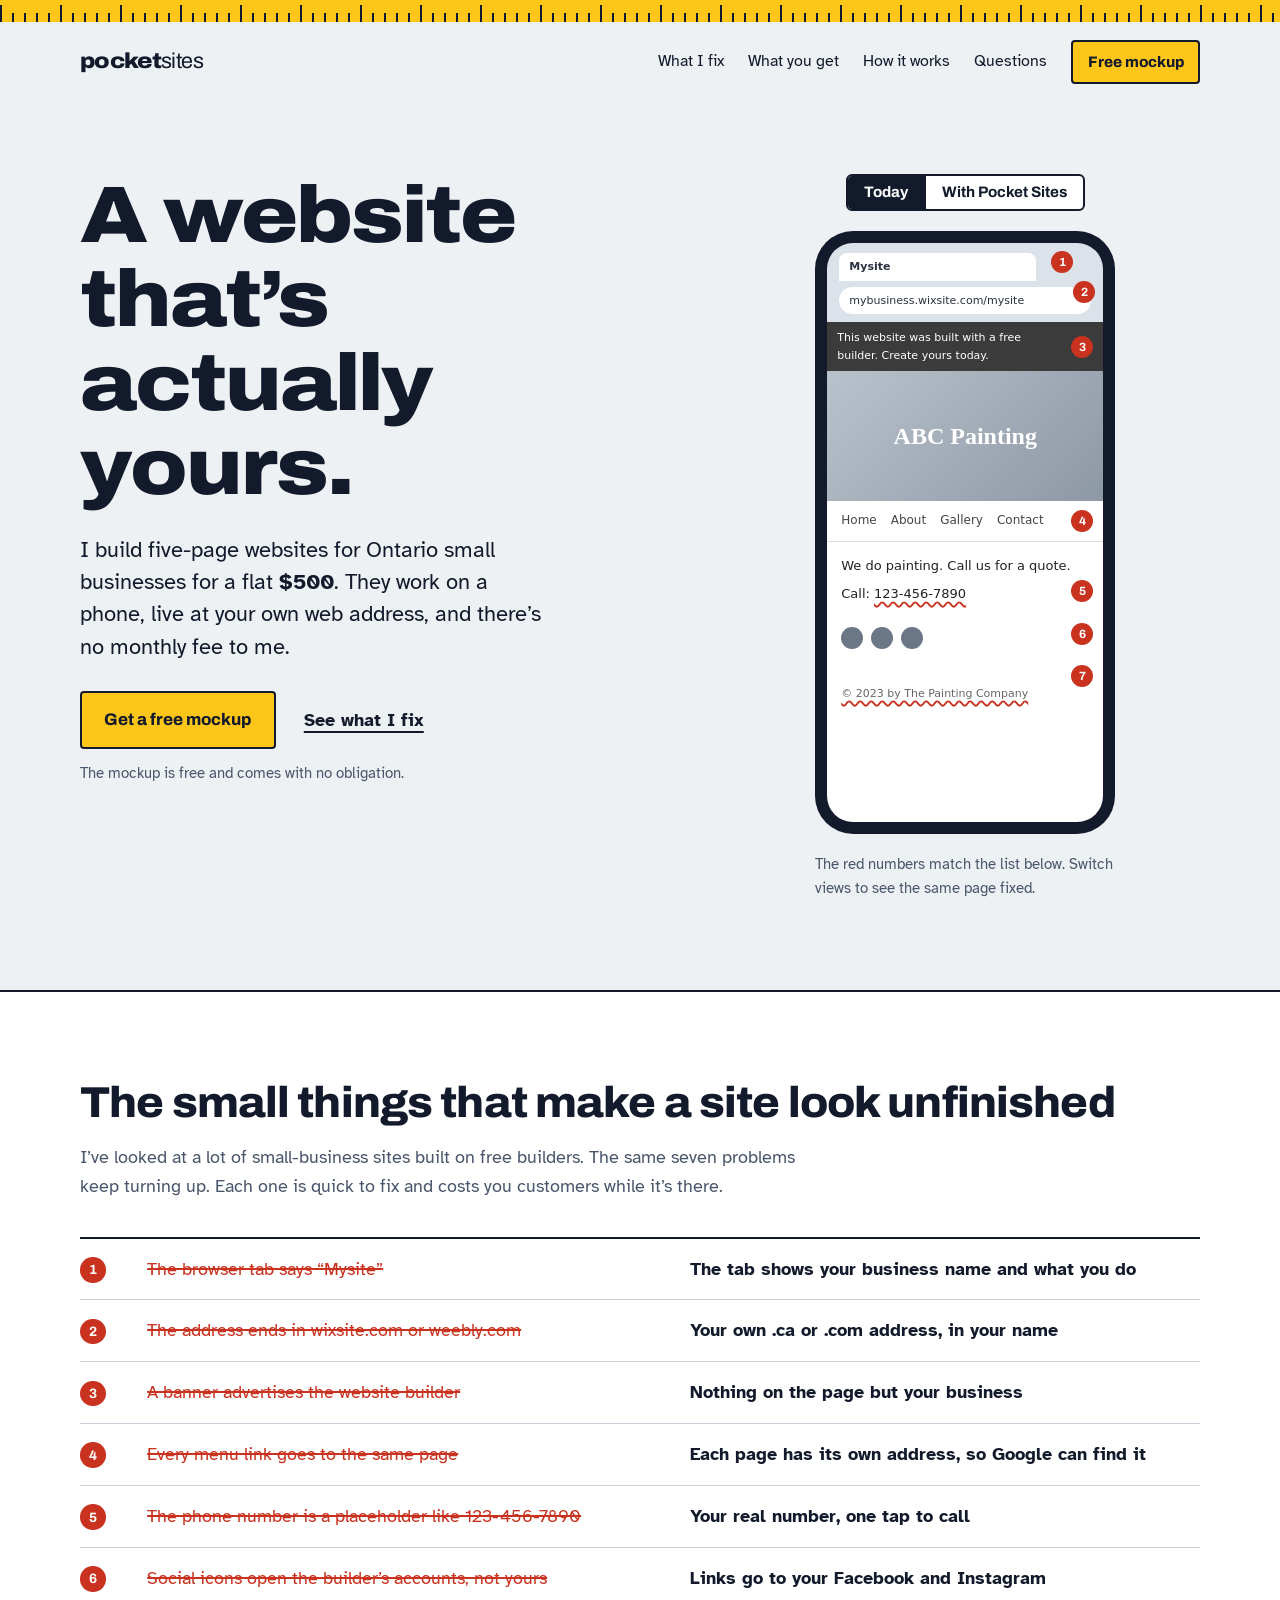
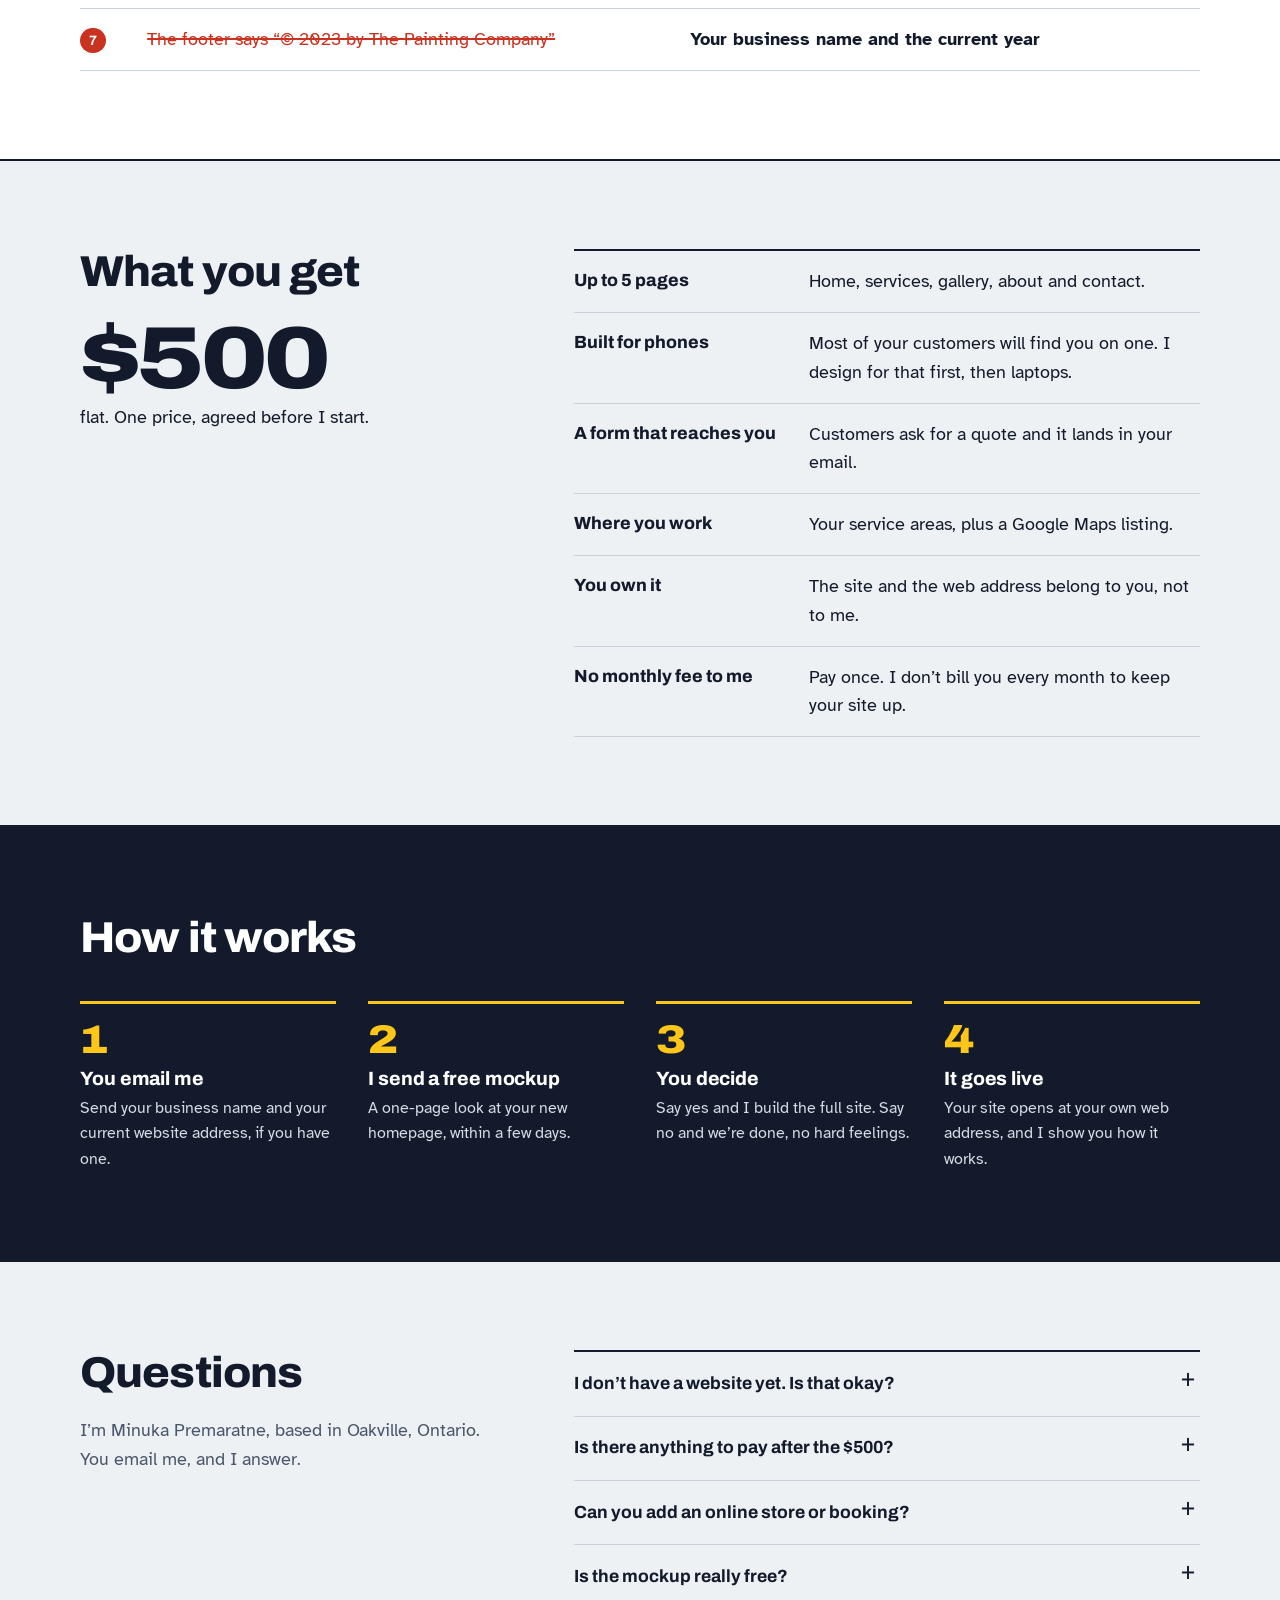
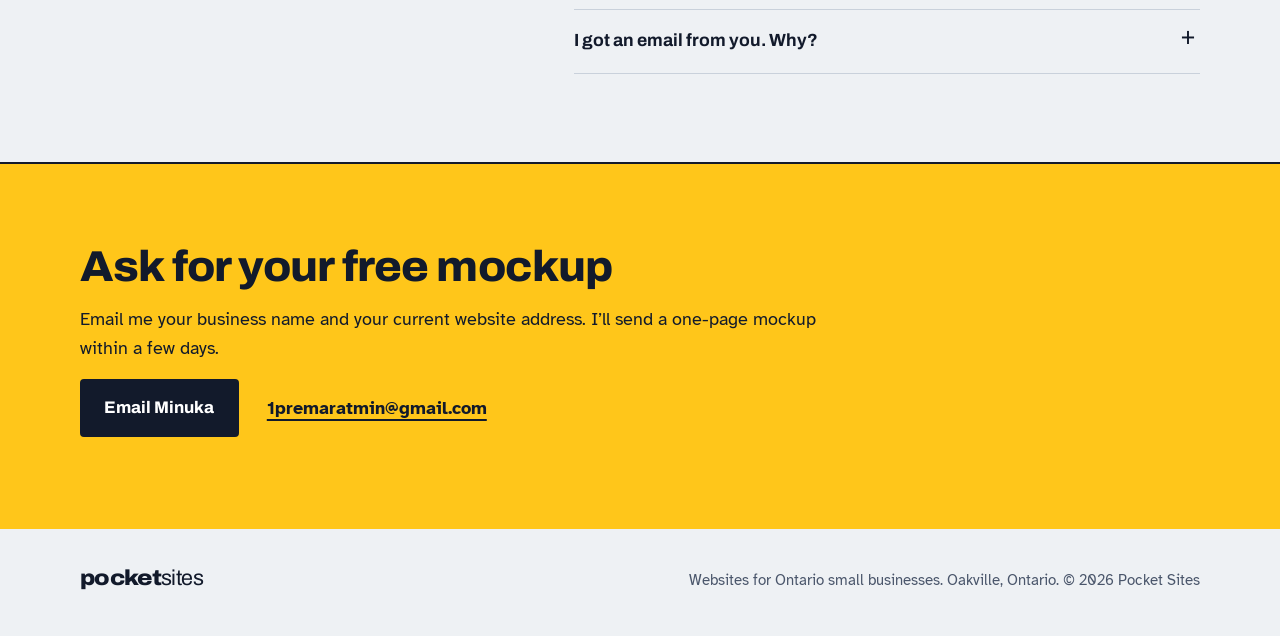
==== index.html @ 2f30cd24 "Launch Pocket Sites Co-Authored-By: Claude Sonnet 5.5 <noreply@anthropic.com>" ====
<!doctype html>
<html lang="en-CA">
<head>
  <meta charset="utf-8">
  <meta name="viewport" content="width=device-width, initial-scale=1">
  <title>Pocket Sites | $500 websites for Ontario small businesses</title>
  <meta name="description" content="Five-page, phone-friendly websites for Ontario small businesses. $500 flat, your own web address, no monthly fee to me. Free mockup first.">
  <meta name="theme-color" content="#FFC61A">
  <link rel="icon" href="favicon.svg" type="image/svg+xml">
  <link rel="preconnect" href="https://fonts.googleapis.com">
  <link rel="preconnect" href="https://fonts.gstatic.com" crossorigin>
  <link href="https://fonts.googleapis.com/css2?family=Archivo:ital,wdth,wght@0,62..125,100..900;1,62..125,100..900&family=Atkinson+Hyperlegible:ital,wght@0,400;0,700;1,400&display=swap" rel="stylesheet">
  <link rel="stylesheet" href="styles.css">
</head>
<body>
  <div class="tape" aria-hidden="true"></div>

  <header class="top">
    <a class="mark" href="#top" aria-label="Pocket Sites, home">pocket<span>sites</span></a>
    <nav aria-label="Main">
      <a href="#fixes">What I fix</a>
      <a href="#included">What you get</a>
      <a href="#how">How it works</a>
      <a href="#questions">Questions</a>
    </nav>
    <a class="btn btn-small" href="#ask">Free mockup</a>
  </header>

  <main id="top">
    <section class="hero">
      <div class="hero-copy">
        <h1>A website that’s actually yours.</h1>
        <p class="lede">I build five-page websites for Ontario small businesses for a flat <strong>$500</strong>. They work on a phone, live at your own web address, and there’s no monthly fee to me.</p>
        <p class="actions">
          <a class="btn" href="mailto:1premaratmin@gmail.com?subject=Free%20mockup%20request&amp;body=Business%20name%3A%0AMy%20current%20website%20address%20(if%20any)%3A%0A">Get a free mockup</a>
          <a class="textlink" href="#fixes">See what I fix</a>
        </p>
        <p class="fine">The mockup is free and comes with no obligation.</p>
      </div>

      <div class="demo" id="demo">
        <div class="switch" role="group" aria-label="Compare a website before and after">
          <button type="button" class="seg" data-view="today" aria-pressed="true">Today</button>
          <button type="button" class="seg" data-view="after" aria-pressed="false">With Pocket Sites</button>
        </div>

        <div class="phone">
          <div class="chrome">
            <div class="tab"><span class="tab-title" id="tabTitle">Mysite</span></div>
            <div class="url"><span id="urlBar">mybusiness.wixsite.com/mysite</span></div>
            <span class="mk mk-chrome mk-tab" id="mk1" style="--i:0">1</span>
            <span class="mk mk-chrome mk-url" id="mk2" style="--i:1">2</span>
          </div>

          <div class="screen">
            <!-- TODAY: a typical free-builder site, marked up in red -->
            <div class="view view-today" id="viewToday">
              <div class="banner">This website was built with a free builder. Create yours today.<span class="mk" style="--i:2">3</span></div>
              <div class="t-hero"><span>ABC Painting</span></div>
              <div class="t-menu"><span>Home</span><span>About</span><span>Gallery</span><span>Contact</span><span class="mk" style="--i:3">4</span></div>
              <p class="t-body">We do painting. Call us for a quote.</p>
              <p class="t-phone">Call: <span class="bad">123-456-7890</span><span class="mk" style="--i:4">5</span></p>
              <div class="t-social"><i></i><i></i><i></i><span class="mk" style="--i:5">6</span></div>
              <p class="t-foot"><span class="bad">© 2023 by The Painting Company</span><span class="mk" style="--i:6">7</span></p>
            </div>

            <!-- AFTER: a plainly labelled sample layout -->
            <div class="view view-after" id="viewAfter" hidden>
              <div class="a-bar"><strong>Sample Painting Co.</strong><span>Menu</span></div>
              <div class="a-hero">
                <p class="a-kicker">Sample layout, not a real business</p>
                <h2>Painting for homes in Oakville and Burlington</h2>
                <a class="a-btn" href="#demo" tabindex="-1" aria-hidden="true">Request a quote</a>
              </div>
              <ul class="a-list">
                <li><b>Interior</b> Walls, trim, ceilings</li>
                <li><b>Exterior</b> Siding, decks, fences</li>
                <li><b>Cabinets</b> Kitchens and vanities</li>
              </ul>
              <div class="a-tap"><b>Tap to call</b> Your real number goes here</div>
              <div class="a-map">Service areas and map</div>
              <p class="a-foot">© 2026 Sample Painting Co.</p>
            </div>
          </div>
        </div>
        <p class="demo-note" id="demoNote">The red numbers match the list below. Switch views to see the same page fixed.</p>
      </div>
    </section>

    <section class="band" id="fixes" aria-labelledby="fixes-h">
      <div class="wrap">
        <h2 id="fixes-h">The small things that make a site look unfinished</h2>
        <p class="intro">I’ve looked at a lot of small-business sites built on free builders. The same seven problems keep turning up. Each one is quick to fix and costs you customers while it’s there.</p>

        <ol class="redline">
          <li>
            <span class="n">1</span>
            <span class="was">The browser tab says “Mysite”</span>
            <span class="now">The tab shows your business name and what you do</span>
          </li>
          <li>
            <span class="n">2</span>
            <span class="was">The address ends in wixsite.com or weebly.com</span>
            <span class="now">Your own .ca or .com address, in your name</span>
          </li>
          <li>
            <span class="n">3</span>
            <span class="was">A banner advertises the website builder</span>
            <span class="now">Nothing on the page but your business</span>
          </li>
          <li>
            <span class="n">4</span>
            <span class="was">Every menu link goes to the same page</span>
            <span class="now">Each page has its own address, so Google can find it</span>
          </li>
          <li>
            <span class="n">5</span>
            <span class="was">The phone number is a placeholder like 123-456-7890</span>
            <span class="now">Your real number, one tap to call</span>
          </li>
          <li>
            <span class="n">6</span>
            <span class="was">Social icons open the builder’s accounts, not yours</span>
            <span class="now">Links go to your Facebook and Instagram</span>
          </li>
          <li>
            <span class="n">7</span>
            <span class="was">The footer says “© 2023 by The Painting Company”</span>
            <span class="now">Your business name and the current year</span>
          </li>
        </ol>
      </div>
    </section>

    <section class="wrap split" id="included" aria-labelledby="inc-h">
      <div>
        <h2 id="inc-h">What you get</h2>
        <p class="price"><span>$500</span> flat. One price, agreed before I start.</p>
      </div>
      <dl class="spec">
        <div><dt>Up to 5 pages</dt><dd>Home, services, gallery, about and contact.</dd></div>
        <div><dt>Built for phones</dt><dd>Most of your customers will find you on one. I design for that first, then laptops.</dd></div>
        <div><dt>A form that reaches you</dt><dd>Customers ask for a quote and it lands in your email.</dd></div>
        <div><dt>Where you work</dt><dd>Your service areas, plus a Google Maps listing.</dd></div>
        <div><dt>You own it</dt><dd>The site and the web address belong to you, not to me.</dd></div>
        <div><dt>No monthly fee to me</dt><dd>Pay once. I don’t bill you every month to keep your site up.</dd></div>
      </dl>
    </section>

    <section class="band band-dark" id="how" aria-labelledby="how-h">
      <div class="wrap">
        <h2 id="how-h">How it works</h2>
        <ol class="steps">
          <li><span class="n">1</span><div><h3>You email me</h3><p>Send your business name and your current website address, if you have one.</p></div></li>
          <li><span class="n">2</span><div><h3>I send a free mockup</h3><p>A one-page look at your new homepage, within a few days.</p></div></li>
          <li><span class="n">3</span><div><h3>You decide</h3><p>Say yes and I build the full site. Say no and we’re done, no hard feelings.</p></div></li>
          <li><span class="n">4</span><div><h3>It goes live</h3><p>Your site opens at your own web address, and I show you how it works.</p></div></li>
        </ol>
      </div>
    </section>

    <section class="wrap split" id="questions" aria-labelledby="q-h">
      <div>
        <h2 id="q-h">Questions</h2>
        <p class="who">I’m Minuka Premaratne, based in Oakville, Ontario. You email me, and I answer.</p>
      </div>
      <div class="faq">
        <details>
          <summary>I don’t have a website yet. Is that okay?</summary>
          <p>Yes. If you have a free-builder site, I’ll rebuild it. If you have nothing, we start from a blank page.</p>
        </details>
        <details>
          <summary>Is there anything to pay after the $500?</summary>
          <p>Not to me. A web address is bought from a registrar for a yearly fee, and some hosting has a cost too. I’ll tell you every one of those costs before you say yes.</p>
        </details>
        <details>
          <summary>Can you add an online store or booking?</summary>
          <p>Those are outside the $500 package. Ask, and I’ll quote them separately.</p>
        </details>
        <details>
          <summary>Is the mockup really free?</summary>
          <p>Yes. It’s one page, it’s yours to look at, and there’s no obligation to continue.</p>
        </details>
        <details>
          <summary>I got an email from you. Why?</summary>
          <p>Your business email address is published publicly, and I thought a better website might help. If you’d rather not hear from me, reply “unsubscribe” and I’ll remove you right away.</p>
        </details>
      </div>
    </section>

    <section class="ask" id="ask" aria-labelledby="ask-h">
      <div class="wrap">
        <h2 id="ask-h">Ask for your free mockup</h2>
        <p>Email me your business name and your current website address. I’ll send a one-page mockup within a few days.</p>
        <p class="actions">
          <a class="btn" href="mailto:1premaratmin@gmail.com?subject=Free%20mockup%20request&amp;body=Business%20name%3A%0AMy%20current%20website%20address%20(if%20any)%3A%0A">Email Minuka</a>
          <a class="mail" href="mailto:1premaratmin@gmail.com">1premaratmin@gmail.com</a>
        </p>
      </div>
    </section>
  </main>

  <footer class="foot">
    <a class="mark" href="#top" aria-label="Pocket Sites, back to top">pocket<span>sites</span></a>
    <p>Websites for Ontario small businesses. Oakville, Ontario. © 2026 Pocket Sites</p>
  </footer>

  <script src="script.js"></script>
</body>
</html>
---- styles.css ----
:root {
  --ink: #121A2B;
  --sheet: #EEF1F4;
  --paper: #FFFFFF;
  --tape: #FFC61A;
  --red: #C8321F;
  --denim: #2C4A7A;
  --rule: #C9D1DB;
  --muted: #4A566B;

  --display: "Archivo", "Arial Narrow", Arial, sans-serif;
  --text: "Atkinson Hyperlegible", "Segoe UI", Verdana, sans-serif;

  --gutter: clamp(1rem, 4vw, 2.5rem);
}

* { box-sizing: border-box; }

html { scroll-behavior: smooth; -webkit-text-size-adjust: 100%; }

body {
  margin: 0;
  background: var(--sheet);
  color: var(--ink);
  font-family: var(--text);
  font-size: 1.125rem;
  line-height: 1.6;
}

img, svg { max-width: 100%; display: block; }

a { color: inherit; }

:focus-visible {
  outline: 3px solid var(--denim);
  outline-offset: 3px;
  border-radius: 2px;
}

.wrap {
  width: min(1120px, 100% - var(--gutter) * 2);
  margin-inline: auto;
}

h1, h2, h3 {
  font-family: var(--display);
  line-height: 1.05;
  margin: 0;
  text-wrap: balance;
}

h1 {
  font-size: clamp(2.7rem, 7vw, 5rem);
  font-weight: 850;
  font-stretch: 112%;
  letter-spacing: -0.025em;
}

h2 {
  font-size: clamp(1.8rem, 3.6vw, 2.7rem);
  font-weight: 800;
  font-stretch: 104%;
  letter-spacing: -0.02em;
}

h3 {
  font-size: 1.2rem;
  font-weight: 750;
  font-stretch: 100%;
  letter-spacing: -0.005em;
}

p { margin: 0 0 1rem; max-width: 62ch; }

/* tape-measure strip: the one piece of chrome borrowed from the trades */
.tape {
  height: 22px;
  background:
    repeating-linear-gradient(90deg, var(--ink) 0 2px, transparent 2px 12px) bottom / 100% 9px no-repeat,
    repeating-linear-gradient(90deg, var(--ink) 0 2px, transparent 2px 60px) bottom / 100% 17px no-repeat,
    var(--tape);
}

.top {
  width: min(1120px, 100% - var(--gutter) * 2);
  margin-inline: auto;
  display: flex;
  align-items: center;
  gap: 1.5rem;
  padding: 1.1rem 0;
}

.top nav { display: flex; gap: 1.5rem; margin-left: auto; }
.top nav a { text-decoration: none; font-size: 1rem; }
.top nav a:hover { text-decoration: underline; text-underline-offset: 4px; }

.mark {
  font-family: var(--display);
  font-weight: 850;
  font-stretch: 112%;
  font-size: 1.35rem;
  letter-spacing: -0.03em;
  text-decoration: none;
}
.mark span { font-weight: 400; font-stretch: 100%; }

.btn {
  display: inline-block;
  background: var(--tape);
  color: var(--ink);
  font-family: var(--display);
  font-weight: 750;
  font-stretch: 100%;
  font-size: 1.05rem;
  padding: 0.85rem 1.4rem;
  border: 2px solid var(--ink);
  border-radius: 4px;
  text-decoration: none;
  transition: background-color 0.15s;
}
.btn:hover { background: #FFD84D; }
.btn-small { padding: 0.5rem 0.9rem; font-size: 0.95rem; }

.textlink {
  font-weight: 700;
  text-underline-offset: 5px;
  text-decoration-thickness: 2px;
}

.actions {
  display: flex;
  flex-wrap: wrap;
  align-items: center;
  gap: 1.25rem 1.75rem;
  margin: 1.75rem 0 0.75rem;
}

.fine { color: var(--muted); font-size: 0.95rem; }

/* hero */
.hero {
  width: min(1120px, 100% - var(--gutter) * 2);
  margin-inline: auto;
  display: grid;
  grid-template-columns: minmax(0, 1.1fr) minmax(0, 0.9fr);
  gap: clamp(2rem, 6vw, 5rem);
  align-items: start;
  padding: clamp(2rem, 6vw, 4.5rem) 0 clamp(3rem, 7vw, 6rem);
}

.lede { font-size: 1.35rem; line-height: 1.5; margin-top: 1.5rem; max-width: 34ch; }
.lede strong { font-weight: 700; }

/* demo */
.demo { display: flex; flex-direction: column; align-items: center; }

.switch {
  display: inline-flex;
  border: 2px solid var(--ink);
  border-radius: 6px;
  overflow: hidden;
  margin-bottom: 1.25rem;
  background: var(--paper);
}

.seg {
  font: 700 0.95rem var(--display);
  padding: 0.55rem 1rem;
  border: 0;
  background: transparent;
  color: var(--ink);
  cursor: pointer;
}
.seg + .seg { border-left: 2px solid var(--ink); }
.seg[aria-pressed="true"] { background: var(--ink); color: var(--paper); }
.seg:not([aria-pressed="true"]):hover { background: var(--sheet); }

.phone {
  width: 300px;
  background: var(--ink);
  border-radius: 38px;
  padding: 12px;
}

.chrome {
  background: #DCE2EA;
  border-radius: 26px 26px 0 0;
  padding: 10px 12px 8px;
  font-family: system-ui, "Segoe UI", sans-serif;
  font-size: 11px;
  color: #29313F;
  position: relative;
}
.tab {
  background: var(--paper);
  border-radius: 8px 8px 0 0;
  padding: 5px 10px;
  margin-bottom: 6px;
  width: 78%;
  white-space: nowrap;
  overflow: hidden;
  text-overflow: ellipsis;
  font-weight: 600;
}
.url {
  background: var(--paper);
  border-radius: 14px;
  padding: 5px 10px;
  white-space: nowrap;
  overflow: hidden;
  text-overflow: ellipsis;
}

.screen {
  position: relative;
  height: 500px;
  background: var(--paper);
  border-radius: 0 0 26px 26px;
  overflow: hidden;
  font-family: system-ui, "Segoe UI", sans-serif;
  color: #222;
}

.view[hidden] { display: none; }

.demo-note {
  margin: 1.1rem 0 0;
  font-size: 0.95rem;
  color: var(--muted);
  max-width: 300px;
  text-align: left;
}

/* redline markers on the "today" view */
.mk {
  position: absolute;
  z-index: 2;
  width: 22px;
  height: 22px;
  border-radius: 50%;
  background: var(--red);
  color: #fff;
  font: 700 12px/22px var(--display);
  text-align: center;
  transform: scale(0);
  animation: pop 0.35s cubic-bezier(0.3, 1.5, 0.5, 1) forwards;
  animation-delay: calc(var(--i) * 140ms + 500ms);
}
@keyframes pop { to { transform: scale(1); } }

.mk[hidden] { display: none; }
.mk-chrome { z-index: 3; }
.mk-tab { top: 8px; left: calc(12px + 78% - 4px); }
.mk-url { top: 38px; right: 8px; }
.banner, .t-menu, .t-phone, .t-social, .t-foot { position: relative; }
.banner .mk, .t-menu .mk, .t-phone .mk, .t-social .mk, .t-foot .mk { right: 10px; top: 50%; margin-top: -11px; }
.t-social .mk { top: 66%; }
.t-menu .mk { margin-top: -11px; }

.bad {
  text-decoration: underline wavy var(--red);
  text-decoration-thickness: 1.5px;
  text-underline-offset: 3px;
}

/* the "today" page: a deliberately ordinary free-builder site */
.banner {
  background: #3b3b3b;
  color: #fff;
  font-size: 11px;
  padding: 7px 40px 7px 10px;
}
.t-hero {
  height: 130px;
  background: linear-gradient(135deg, #b9c2cc, #8d98a5);
  display: grid;
  place-items: center;
}
.t-hero span { font: 700 24px Georgia, serif; color: #fff; }
.t-menu {
  list-style: none; margin: 0; padding: 10px 14px;
  display: flex; gap: 14px; font-size: 12px; color: #444;
  border-bottom: 1px solid #ddd;
}
.t-body { font-size: 13px; padding: 14px 14px 0; margin: 0; max-width: none; }
.t-phone { font-size: 13px; padding: 8px 14px 0; margin: 0; max-width: none; }
.t-social { display: flex; gap: 8px; padding: 22px 14px 0; }
.t-social i { width: 22px; height: 22px; border-radius: 50%; background: #6b7686; display: block; }
.t-foot { font-size: 11px; color: #666; padding: 36px 14px 0; margin: 0; max-width: none; }

/* the "after" page: a labelled sample */
.view-after { background: var(--paper); height: 100%; font-family: var(--text); }
.a-bar {
  display: flex; justify-content: space-between; align-items: center;
  padding: 12px 14px; border-bottom: 2px solid var(--ink);
  font-family: var(--display); font-size: 13px;
}
.a-bar span { font-weight: 700; font-size: 12px; }
.a-hero { padding: 18px 14px 20px; background: var(--tape); }
.a-kicker { font-size: 11px; margin: 0 0 8px; color: var(--ink); }
.a-hero h2 { font-size: 24px; line-height: 1.05; font-stretch: 108%; margin-bottom: 14px; }
.a-btn {
  display: inline-block; background: var(--ink); color: #fff;
  font: 700 13px var(--display); padding: 9px 14px; border-radius: 4px; text-decoration: none;
}
.a-list { list-style: none; margin: 0; padding: 6px 14px; }
.a-list li {
  font-size: 13px; padding: 10px 0; border-bottom: 1px solid var(--rule);
  display: flex; gap: 10px;
}
.a-list b { font-family: var(--display); min-width: 74px; }
.a-tap { margin: 14px; padding: 12px; border: 2px solid var(--ink); border-radius: 6px; font-size: 13px; }
.a-tap b { display: block; font-family: var(--display); }
.a-map {
  margin: 0 14px; height: 70px; border-radius: 6px; font-size: 12px; color: #fff;
  background: repeating-linear-gradient(45deg, var(--denim) 0 10px, #35588e 10px 20px);
  display: grid; place-items: center;
}
.a-foot { font-size: 11px; color: #667; padding: 12px 14px 0; margin: 0; max-width: none; }

/* sections */
.band {
  background: var(--paper);
  border-block: 2px solid var(--ink);
  padding: clamp(3rem, 7vw, 5.5rem) 0;
}
.band .intro { margin-top: 1.1rem; color: var(--muted); }

.redline {
  list-style: none;
  margin: 2.25rem 0 0;
  padding: 0;
  border-top: 2px solid var(--ink);
}
.redline li {
  display: grid;
  grid-template-columns: 2.2rem minmax(0, 1fr) minmax(0, 1fr);
  gap: 0.5rem 2rem;
  align-items: baseline;
  padding: 1rem 0;
  border-bottom: 1px solid var(--rule);
}
.redline .n {
  display: inline-grid;
  place-items: center;
  width: 1.6rem;
  height: 1.6rem;
  border-radius: 50%;
  background: var(--red);
  color: #fff;
  font: 700 0.85rem var(--display);
  align-self: start;
  margin-top: 0.15rem;
}
.redline .was {
  color: var(--red);
  text-decoration: line-through;
  text-decoration-thickness: 2px;
}
.redline .now { font-weight: 700; }

.split {
  display: grid;
  grid-template-columns: minmax(0, 0.8fr) minmax(0, 1.2fr);
  gap: clamp(2rem, 6vw, 5rem);
  padding: clamp(3rem, 7vw, 5.5rem) 0;
}

.price { margin-top: 1.25rem; font-size: 1.15rem; }
.price span {
  font-family: var(--display);
  font-weight: 850;
  font-stretch: 118%;
  font-size: clamp(3.5rem, 8vw, 5.5rem);
  letter-spacing: -0.04em;
  line-height: 1;
  display: block;
}

.spec { margin: 0; border-top: 2px solid var(--ink); }
.spec > div {
  display: grid;
  grid-template-columns: minmax(0, 0.7fr) minmax(0, 1.3fr);
  gap: 0.25rem 1.5rem;
  padding: 1rem 0;
  border-bottom: 1px solid var(--rule);
}
.spec dt { font-family: var(--display); font-weight: 750; font-size: 1.1rem; }
.spec dd { margin: 0; }

.band-dark {
  background: var(--ink);
  color: var(--paper);
  border-color: var(--ink);
}
.steps {
  list-style: none;
  margin: 2.5rem 0 0;
  padding: 0;
  display: grid;
  grid-template-columns: repeat(4, minmax(0, 1fr));
  gap: 2rem;
  counter-reset: none;
}
.steps li { border-top: 3px solid var(--tape); padding-top: 1rem; }
.steps .n {
  display: block;
  font-family: var(--display);
  font-weight: 850;
  font-stretch: 118%;
  font-size: 2.5rem;
  line-height: 1;
  color: var(--tape);
  margin-bottom: 0.6rem;
}
.steps h3 { margin-bottom: 0.4rem; }
.steps p { color: #D5DBE5; margin: 0; font-size: 1rem; }

.who { color: var(--muted); margin-top: 1.25rem; }

.faq { border-top: 2px solid var(--ink); }
.faq details { border-bottom: 1px solid var(--rule); padding: 0.25rem 0; }
.faq summary {
  cursor: pointer;
  font-family: var(--display);
  font-weight: 700;
  font-size: 1.1rem;
  padding: 0.85rem 2rem 0.85rem 0;
  list-style: none;
  position: relative;
}
.faq summary::-webkit-details-marker { display: none; }
.faq summary::after {
  content: "+";
  position: absolute;
  right: 0.25rem;
  top: 0.55rem;
  font-size: 1.6rem;
  font-weight: 400;
  line-height: 1;
}
.faq details[open] summary::after { content: "\2212"; }
.faq details p { padding-bottom: 0.9rem; margin: 0; }

.ask {
  background: var(--tape);
  border-top: 2px solid var(--ink);
  padding: clamp(3rem, 7vw, 5rem) 0;
}
.ask p { margin-top: 1rem; }
.ask .btn { background: var(--ink); color: var(--paper); }
.ask .btn:hover { background: #26324d; }
.mail { font-weight: 700; text-underline-offset: 5px; text-decoration-thickness: 2px; overflow-wrap: anywhere; }

.foot {
  width: min(1120px, 100% - var(--gutter) * 2);
  margin-inline: auto;
  display: flex;
  flex-wrap: wrap;
  align-items: baseline;
  justify-content: space-between;
  gap: 0.75rem 2rem;
  padding: 2rem 0 2.5rem;
}
.foot p { margin: 0; color: var(--muted); font-size: 0.95rem; max-width: none; }

/* small screens */
@media (max-width: 860px) {
  .top nav { display: none; }
  .top { justify-content: space-between; }
  .hero { grid-template-columns: 1fr; }
  .split { grid-template-columns: 1fr; }
  .steps { grid-template-columns: repeat(2, minmax(0, 1fr)); }
}

@media (max-width: 560px) {
  body { font-size: 1.0625rem; }
  .redline li { grid-template-columns: 2rem minmax(0, 1fr); }
  .redline .was, .redline .now { grid-column: 2; }
  .spec > div { grid-template-columns: 1fr; }
  .steps { grid-template-columns: 1fr; }
}

@media (prefers-reduced-motion: reduce) {
  html { scroll-behavior: auto; }
  .mk { animation: none; transform: scale(1); }
  .btn { transition: none; }
}
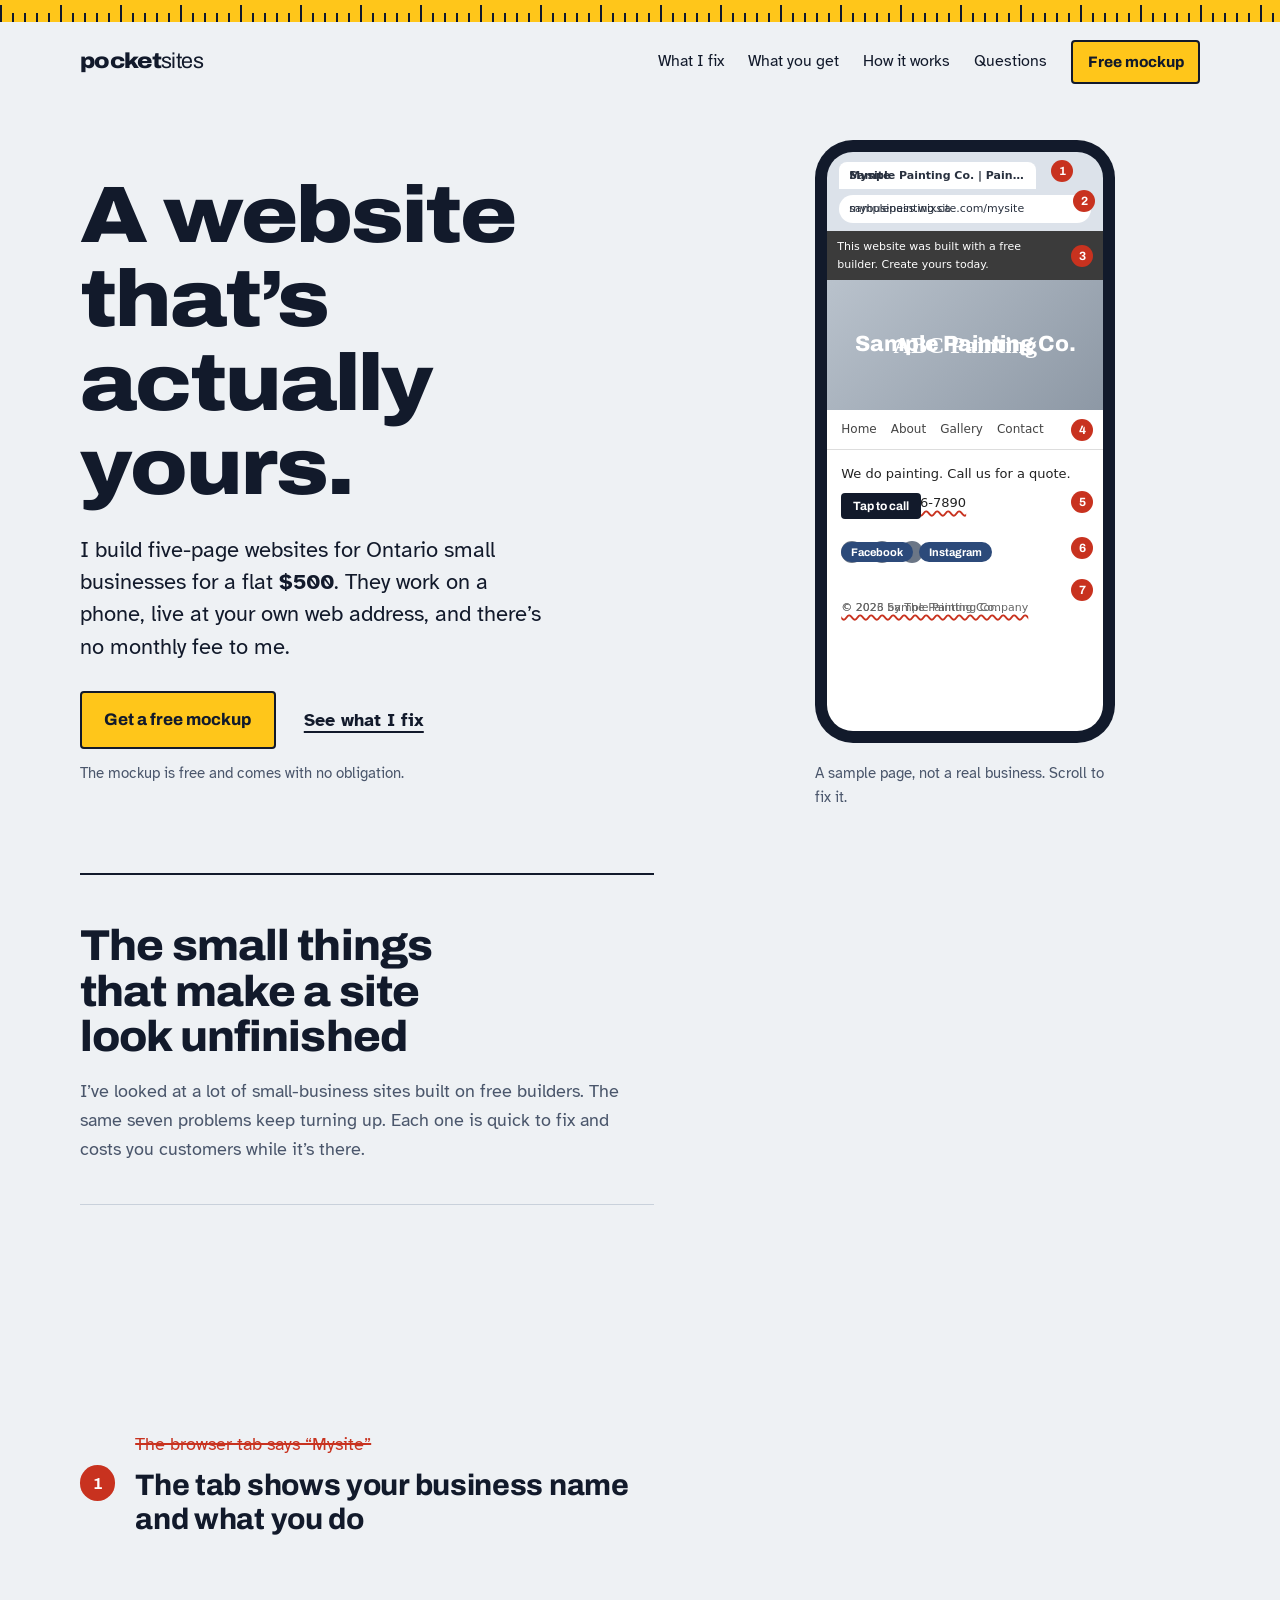
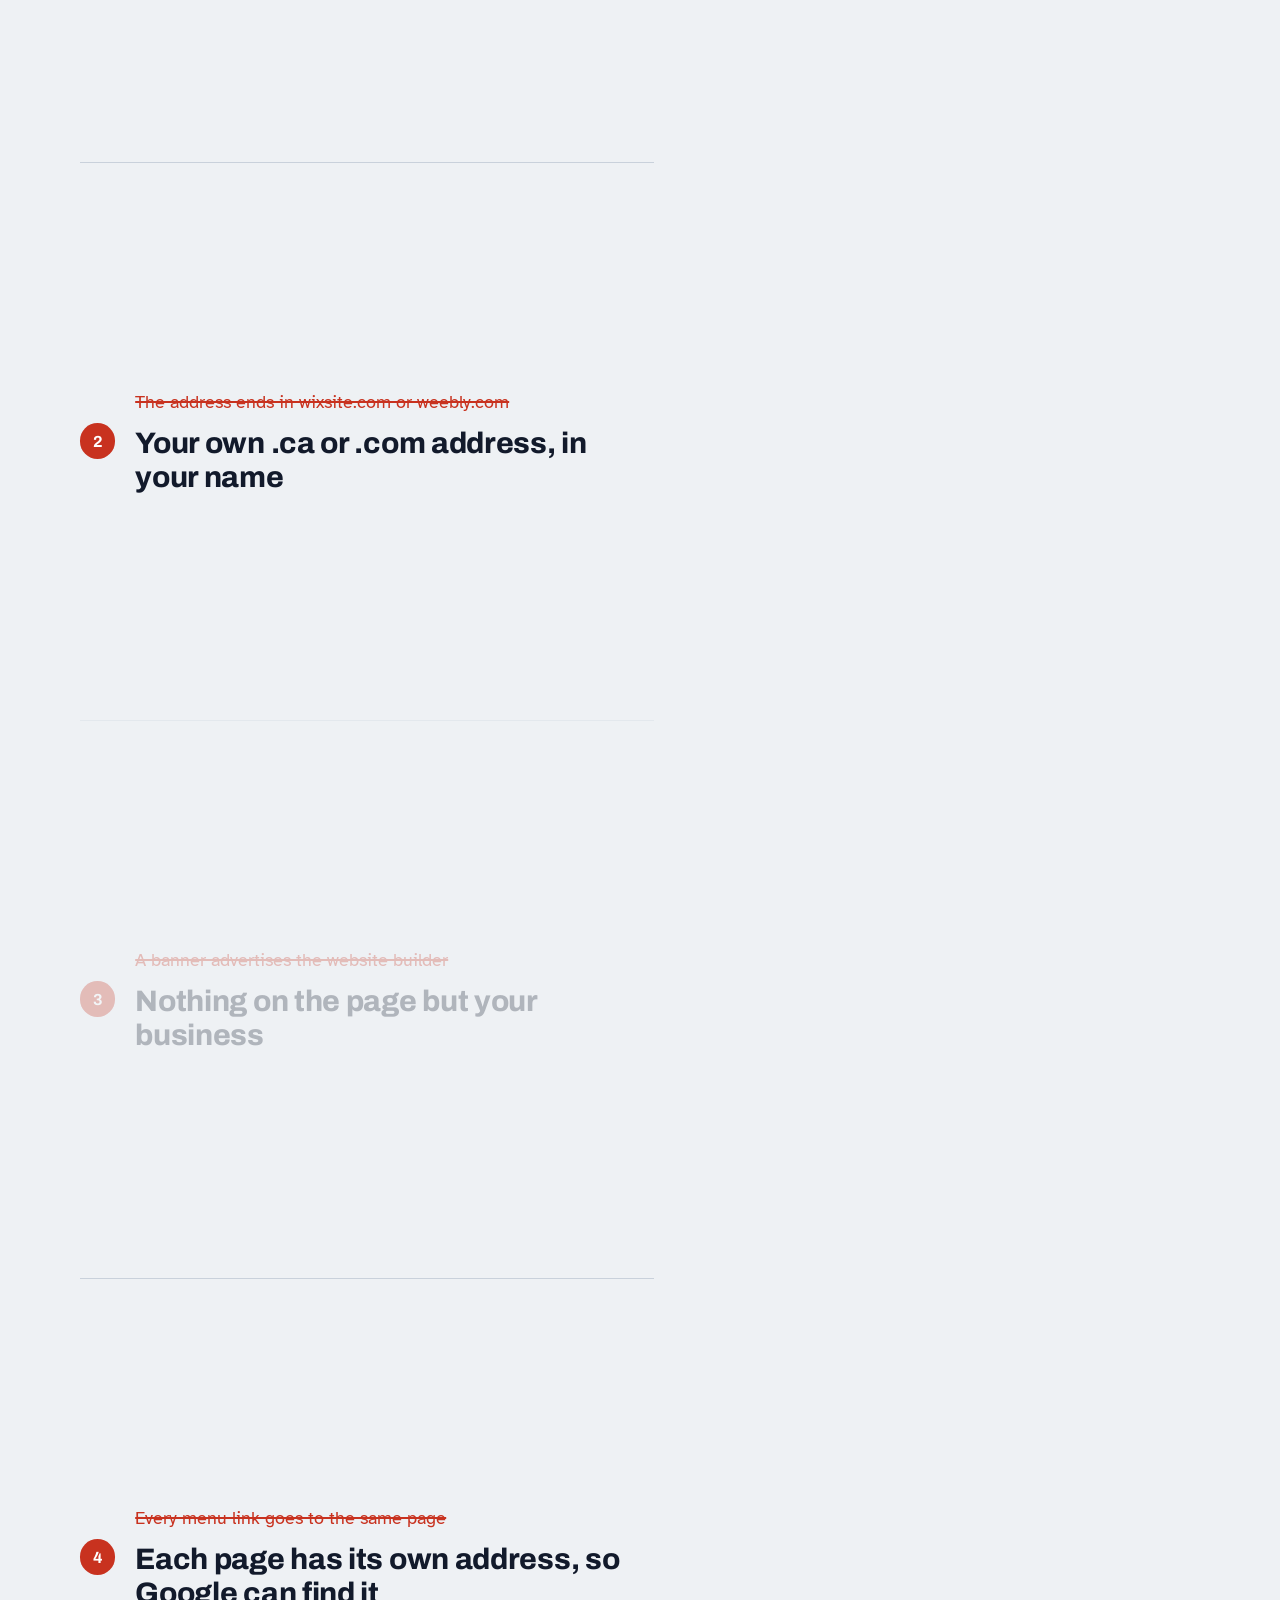
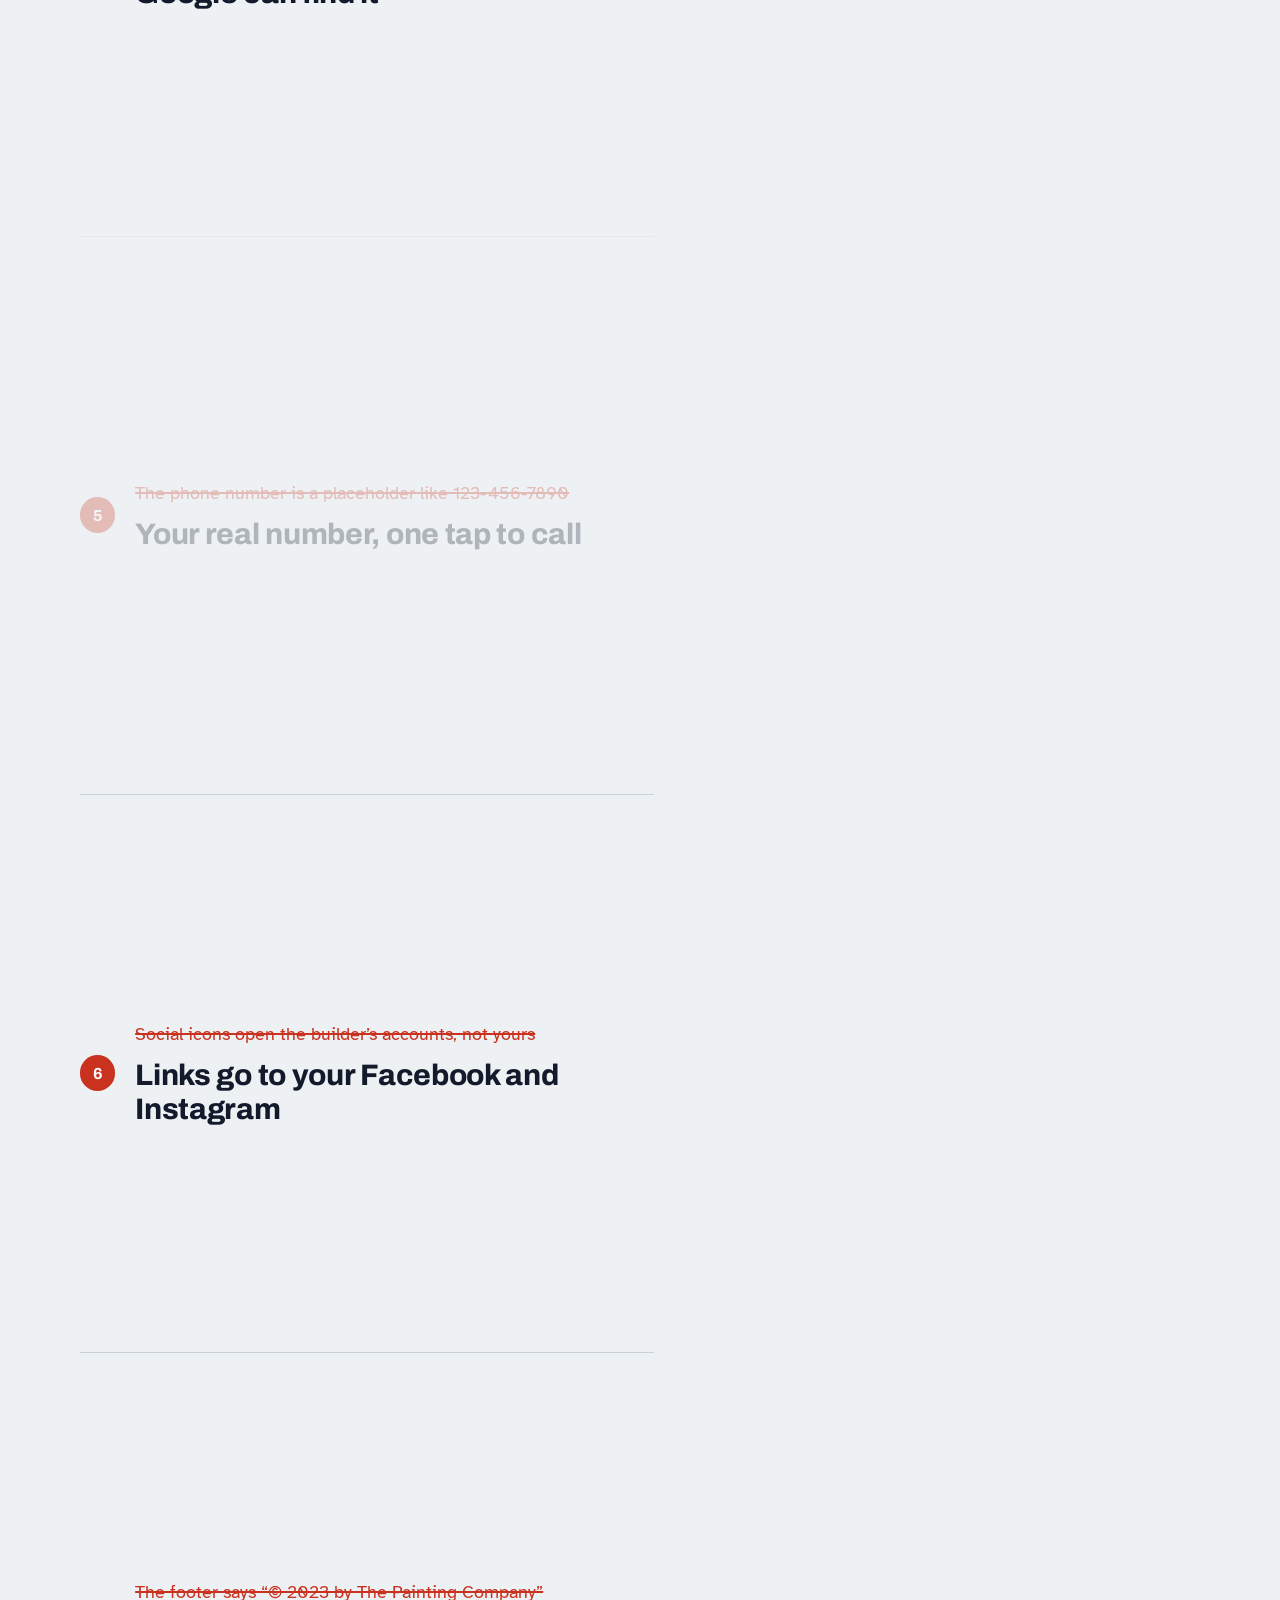
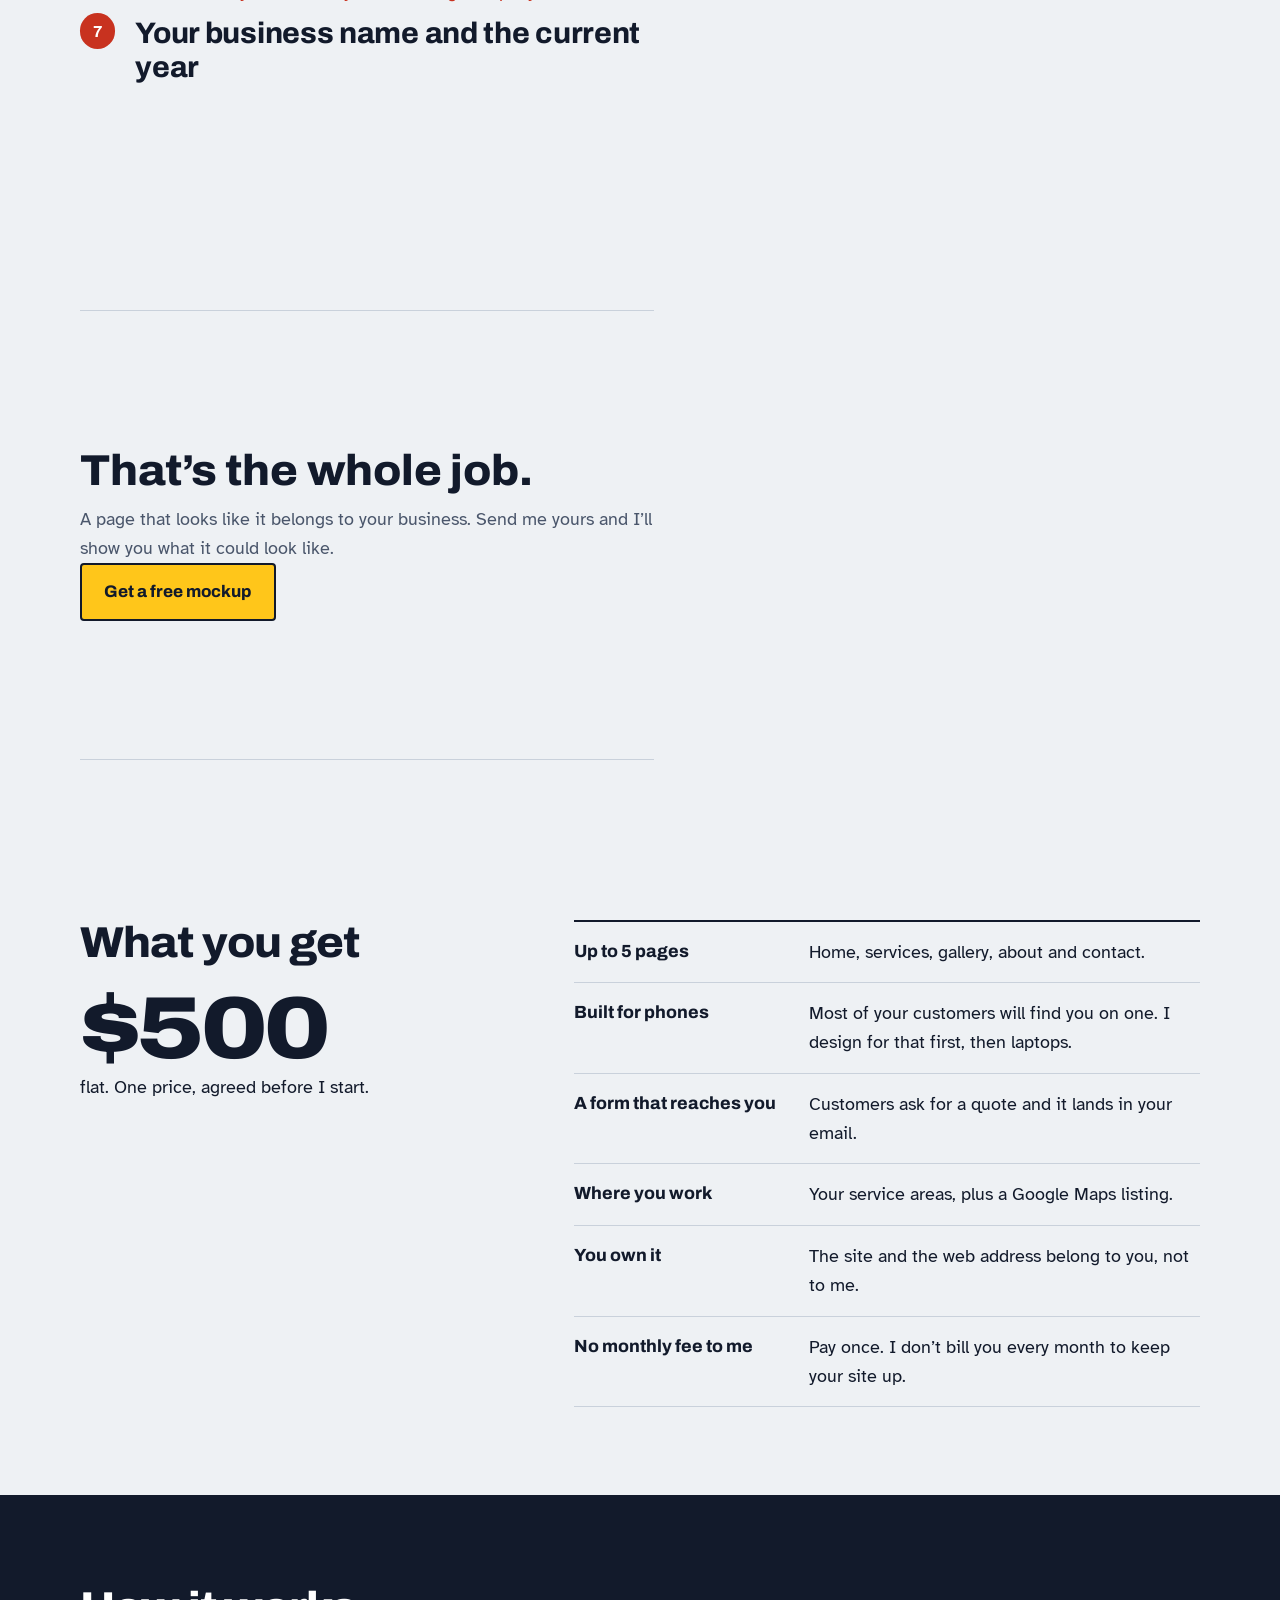
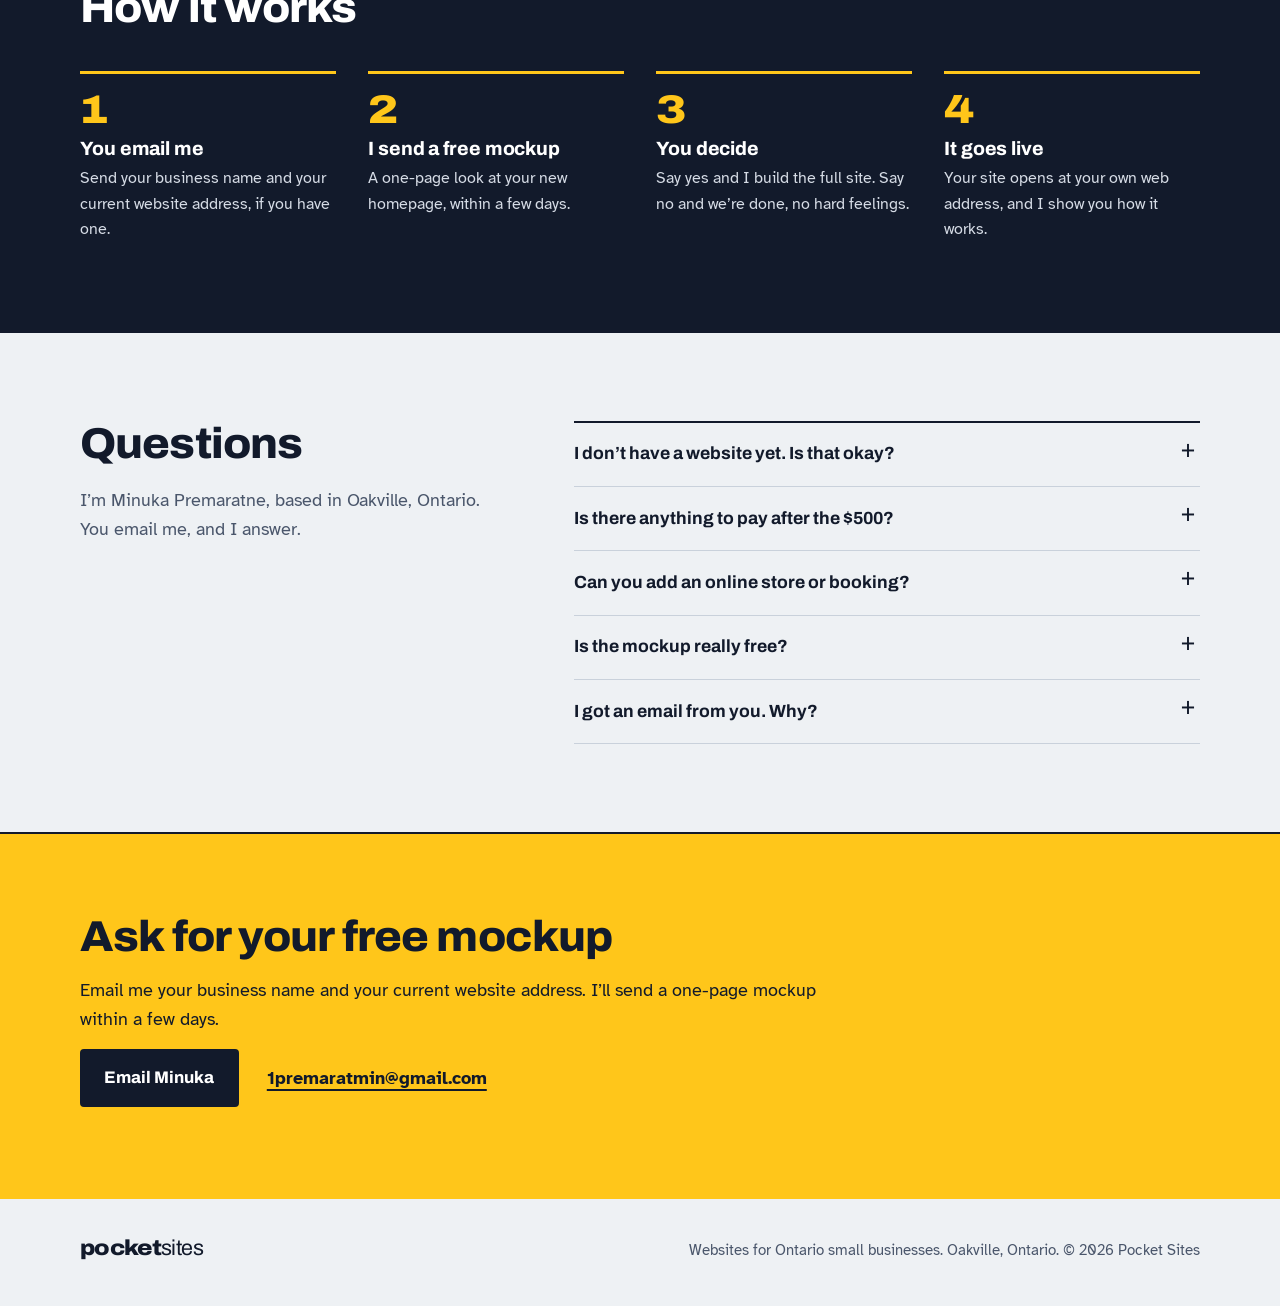
==== commit 2e08f1eb: "Add scroll story: pinned phone applies each fix as you scroll Co-Authored-By: Claude Sonnet 5.5 <nor" ====
--- a/index.html
+++ b/index.html
@@ -11,6 +11,7 @@
   <link rel="preconnect" href="https://fonts.gstatic.com" crossorigin>
   <link href="https://fonts.googleapis.com/css2?family=Archivo:ital,wdth,wght@0,62..125,100..900;1,62..125,100..900&family=Atkinson+Hyperlegible:ital,wght@0,400;0,700;1,400&display=swap" rel="stylesheet">
   <link rel="stylesheet" href="styles.css">
+  <script>document.documentElement.className += ' js';</script>
 </head>
 <body>
   <div class="tape" aria-hidden="true"></div>
@@ -27,8 +28,9 @@
   </header>
 
   <main id="top">
-    <section class="hero">
-      <div class="hero-copy">
+    <!-- Scroll story: the phone stays pinned while the seven fixes are read, and each fix is applied to it -->
+    <div class="story" id="story">
+      <section class="hero-copy">
         <h1>A website that’s actually yours.</h1>
         <p class="lede">I build five-page websites for Ontario small businesses for a flat <strong>$500</strong>. They work on a phone, live at your own web address, and there’s no monthly fee to me.</p>
         <p class="actions">
@@ -36,101 +38,101 @@
           <a class="textlink" href="#fixes">See what I fix</a>
         </p>
         <p class="fine">The mockup is free and comes with no obligation.</p>
-      </div>
-
-      <div class="demo" id="demo">
-        <div class="switch" role="group" aria-label="Compare a website before and after">
-          <button type="button" class="seg" data-view="today" aria-pressed="true">Today</button>
-          <button type="button" class="seg" data-view="after" aria-pressed="false">With Pocket Sites</button>
-        </div>
-
-        <div class="phone">
+      </section>
+
+      <div class="story-phone" aria-hidden="true">
+        <div class="phone" id="phone">
           <div class="chrome">
-            <div class="tab"><span class="tab-title" id="tabTitle">Mysite</span></div>
-            <div class="url"><span id="urlBar">mybusiness.wixsite.com/mysite</span></div>
-            <span class="mk mk-chrome mk-tab" id="mk1" style="--i:0">1</span>
-            <span class="mk mk-chrome mk-url" id="mk2" style="--i:1">2</span>
+            <div class="tab swap" data-fix="1">
+              <span class="b">Mysite</span>
+              <span class="a">Sample Painting Co. | Painters in Oakville</span>
+            </div>
+            <div class="url swap" data-fix="2">
+              <span class="b">mybusiness.wixsite.com/mysite</span>
+              <span class="a">samplepainting.ca</span>
+            </div>
+            <span class="mk mk-chrome mk-tab" data-mk="1">1</span>
+            <span class="mk mk-chrome mk-url" data-mk="2">2</span>
           </div>
 
           <div class="screen">
-            <!-- TODAY: a typical free-builder site, marked up in red -->
-            <div class="view view-today" id="viewToday">
-              <div class="banner">This website was built with a free builder. Create yours today.<span class="mk" style="--i:2">3</span></div>
-              <div class="t-hero"><span>ABC Painting</span></div>
-              <div class="t-menu"><span>Home</span><span>About</span><span>Gallery</span><span>Contact</span><span class="mk" style="--i:3">4</span></div>
-              <p class="t-body">We do painting. Call us for a quote.</p>
-              <p class="t-phone">Call: <span class="bad">123-456-7890</span><span class="mk" style="--i:4">5</span></p>
-              <div class="t-social"><i></i><i></i><i></i><span class="mk" style="--i:5">6</span></div>
-              <p class="t-foot"><span class="bad">© 2023 by The Painting Company</span><span class="mk" style="--i:6">7</span></p>
-            </div>
-
-            <!-- AFTER: a plainly labelled sample layout -->
-            <div class="view view-after" id="viewAfter" hidden>
-              <div class="a-bar"><strong>Sample Painting Co.</strong><span>Menu</span></div>
-              <div class="a-hero">
-                <p class="a-kicker">Sample layout, not a real business</p>
-                <h2>Painting for homes in Oakville and Burlington</h2>
-                <a class="a-btn" href="#demo" tabindex="-1" aria-hidden="true">Request a quote</a>
-              </div>
-              <ul class="a-list">
-                <li><b>Interior</b> Walls, trim, ceilings</li>
-                <li><b>Exterior</b> Siding, decks, fences</li>
-                <li><b>Cabinets</b> Kitchens and vanities</li>
-              </ul>
-              <div class="a-tap"><b>Tap to call</b> Your real number goes here</div>
-              <div class="a-map">Service areas and map</div>
-              <p class="a-foot">© 2026 Sample Painting Co.</p>
+            <div class="banner" data-fix="3">
+              <span>This website was built with a free builder. Create yours today.</span>
+              <span class="mk" data-mk="3">3</span>
+            </div>
+            <div class="t-hero">
+              <span class="swap" data-fix="1"><span class="b">ABC Painting</span><span class="a">Sample Painting Co.</span></span>
+            </div>
+            <div class="t-menu" data-fix="4">
+              <span>Home</span><span>About</span><span>Gallery</span><span>Contact</span>
+              <span class="mk" data-mk="4">4</span>
+            </div>
+            <p class="t-body">We do painting. Call us for a quote.</p>
+            <div class="t-phone swap" data-fix="5">
+              <span class="b">Call: <span class="bad">123-456-7890</span></span>
+              <span class="a"><span class="callbtn">Tap to call</span></span>
+              <span class="mk" data-mk="5">5</span>
+            </div>
+            <div class="t-social swap" data-fix="6">
+              <span class="b"><i></i><i></i><i></i></span>
+              <span class="a"><em>Facebook</em><em>Instagram</em></span>
+              <span class="mk" data-mk="6">6</span>
+            </div>
+            <div class="t-foot swap" data-fix="7">
+              <span class="b"><span class="bad">© 2023 by The Painting Company</span></span>
+              <span class="a">© 2026 Sample Painting Co.</span>
+              <span class="mk" data-mk="7">7</span>
             </div>
           </div>
         </div>
-        <p class="demo-note" id="demoNote">The red numbers match the list below. Switch views to see the same page fixed.</p>
-      </div>
-    </section>
-
-    <section class="band" id="fixes" aria-labelledby="fixes-h">
-      <div class="wrap">
+        <p class="demo-note" id="demoNote">A sample page, not a real business. Scroll to fix it.</p>
+      </div>
+
+      <section class="fixes-head" id="fixes" aria-labelledby="fixes-h">
         <h2 id="fixes-h">The small things that make a site look unfinished</h2>
         <p class="intro">I’ve looked at a lot of small-business sites built on free builders. The same seven problems keep turning up. Each one is quick to fix and costs you customers while it’s there.</p>
-
-        <ol class="redline">
-          <li>
-            <span class="n">1</span>
-            <span class="was">The browser tab says “Mysite”</span>
-            <span class="now">The tab shows your business name and what you do</span>
-          </li>
-          <li>
-            <span class="n">2</span>
-            <span class="was">The address ends in wixsite.com or weebly.com</span>
-            <span class="now">Your own .ca or .com address, in your name</span>
-          </li>
-          <li>
-            <span class="n">3</span>
-            <span class="was">A banner advertises the website builder</span>
-            <span class="now">Nothing on the page but your business</span>
-          </li>
-          <li>
-            <span class="n">4</span>
-            <span class="was">Every menu link goes to the same page</span>
-            <span class="now">Each page has its own address, so Google can find it</span>
-          </li>
-          <li>
-            <span class="n">5</span>
-            <span class="was">The phone number is a placeholder like 123-456-7890</span>
-            <span class="now">Your real number, one tap to call</span>
-          </li>
-          <li>
-            <span class="n">6</span>
-            <span class="was">Social icons open the builder’s accounts, not yours</span>
-            <span class="now">Links go to your Facebook and Instagram</span>
-          </li>
-          <li>
-            <span class="n">7</span>
-            <span class="was">The footer says “© 2023 by The Painting Company”</span>
-            <span class="now">Your business name and the current year</span>
-          </li>
-        </ol>
-      </div>
-    </section>
+      </section>
+
+      <ol class="steps-scroll">
+        <li class="step" data-step="1">
+          <span class="n">1</span>
+          <div><p class="was">The browser tab says “Mysite”</p><p class="now">The tab shows your business name and what you do</p></div>
+        </li>
+        <li class="step" data-step="2">
+          <span class="n">2</span>
+          <div><p class="was">The address ends in wixsite.com or weebly.com</p><p class="now">Your own .ca or .com address, in your name</p></div>
+        </li>
+        <li class="step" data-step="3">
+          <span class="n">3</span>
+          <div><p class="was">A banner advertises the website builder</p><p class="now">Nothing on the page but your business</p></div>
+        </li>
+        <li class="step" data-step="4">
+          <span class="n">4</span>
+          <div><p class="was">Every menu link goes to the same page</p><p class="now">Each page has its own address, so Google can find it</p></div>
+        </li>
+        <li class="step" data-step="5">
+          <span class="n">5</span>
+          <div><p class="was">The phone number is a placeholder like 123-456-7890</p><p class="now">Your real number, one tap to call</p></div>
+        </li>
+        <li class="step" data-step="6">
+          <span class="n">6</span>
+          <div><p class="was">Social icons open the builder’s accounts, not yours</p><p class="now">Links go to your Facebook and Instagram</p></div>
+        </li>
+        <li class="step" data-step="7">
+          <span class="n">7</span>
+          <div><p class="was">The footer says “© 2023 by The Painting Company”</p><p class="now">Your business name and the current year</p></div>
+        </li>
+        <li class="step step-end" data-step="8">
+          <div>
+            <h3>That’s the whole job.</h3>
+            <p>A page that looks like it belongs to your business. Send me yours and I’ll show you what it could look like.</p>
+            <p class="actions">
+              <a class="btn" href="mailto:1premaratmin@gmail.com?subject=Free%20mockup%20request&amp;body=Business%20name%3A%0AMy%20current%20website%20address%20(if%20any)%3A%0A">Get a free mockup</a>
+            </p>
+          </div>
+        </li>
+      </ol>
+    </div>
 
     <section class="wrap split" id="included" aria-labelledby="inc-h">
       <div>
--- a/styles.css
+++ b/styles.css
@@ -137,44 +137,104 @@
 
 .fine { color: var(--muted); font-size: 0.95rem; }
 
-/* hero */
-.hero {
+/* ---------- scroll story: pinned phone + the seven fixes ---------- */
+.story {
   width: min(1120px, 100% - var(--gutter) * 2);
   margin-inline: auto;
   display: grid;
   grid-template-columns: minmax(0, 1.1fr) minmax(0, 0.9fr);
-  gap: clamp(2rem, 6vw, 5rem);
-  align-items: start;
-  padding: clamp(2rem, 6vw, 4.5rem) 0 clamp(3rem, 7vw, 6rem);
+  column-gap: clamp(2rem, 6vw, 5rem);
+}
+
+.hero-copy {
+  grid-column: 1;
+  grid-row: 1;
+  padding: clamp(2rem, 6vw, 4.5rem) 0 clamp(3rem, 8vh, 5rem);
 }
 
 .lede { font-size: 1.35rem; line-height: 1.5; margin-top: 1.5rem; max-width: 34ch; }
 .lede strong { font-weight: 700; }
 
-/* demo */
-.demo { display: flex; flex-direction: column; align-items: center; }
-
-.switch {
-  display: inline-flex;
-  border: 2px solid var(--ink);
-  border-radius: 6px;
-  overflow: hidden;
-  margin-bottom: 1.25rem;
-  background: var(--paper);
-}
-
-.seg {
-  font: 700 0.95rem var(--display);
-  padding: 0.55rem 1rem;
-  border: 0;
-  background: transparent;
-  color: var(--ink);
-  cursor: pointer;
-}
-.seg + .seg { border-left: 2px solid var(--ink); }
-.seg[aria-pressed="true"] { background: var(--ink); color: var(--paper); }
-.seg:not([aria-pressed="true"]):hover { background: var(--sheet); }
-
+.story-phone {
+  grid-column: 2;
+  grid-row: 1 / span 3;
+  align-self: start;
+  position: sticky;
+  top: max(1rem, calc(50vh - 330px));
+  margin-top: clamp(1rem, 3vw, 2.5rem);
+  display: flex;
+  flex-direction: column;
+  align-items: center;
+}
+
+.fixes-head {
+  grid-column: 1;
+  grid-row: 2;
+  padding: 3rem 0 1.5rem;
+  border-top: 2px solid var(--ink);
+}
+.fixes-head .intro { margin-top: 1.1rem; color: var(--muted); }
+
+.steps-scroll {
+  grid-column: 1;
+  grid-row: 3;
+  list-style: none;
+  margin: 0;
+  padding: 0 0 8vh;
+}
+
+.step {
+  display: flex;
+  align-items: center;
+  gap: 1.25rem;
+  min-height: 62vh;
+  padding: 2rem 0;
+  border-top: 1px solid var(--rule);
+}
+.js .step { opacity: 0.28; transition: opacity 0.35s; }
+.js .step.on { opacity: 1; }
+
+.step .n {
+  flex: none;
+  display: grid;
+  place-items: center;
+  width: 2.2rem;
+  height: 2.2rem;
+  border-radius: 50%;
+  background: var(--red);
+  color: #fff;
+  font: 700 1rem var(--display);
+  align-self: center;
+}
+.step p { margin: 0; }
+.step .was {
+  color: var(--red);
+  font-size: 1.15rem;
+  text-decoration: line-through;
+  text-decoration-thickness: 2px;
+}
+.step .now {
+  font-family: var(--display);
+  font-weight: 750;
+  font-size: clamp(1.4rem, 2.6vw, 1.85rem);
+  line-height: 1.15;
+  margin-top: 0.5rem;
+  letter-spacing: -0.01em;
+}
+.step-end { min-height: 50vh; border-bottom: 1px solid var(--rule); }
+.step-end h3 { font-size: clamp(1.8rem, 3.6vw, 2.7rem); font-weight: 800; font-stretch: 104%; margin-bottom: 0.75rem; }
+.step-end p { color: var(--muted); }
+.step-end .actions { margin-bottom: 0; }
+
+.demo-note {
+  margin: 1.1rem 0 0;
+  font-size: 0.95rem;
+  color: var(--muted);
+  width: 300px;
+  min-height: 3em;
+}
+
+/* ---------- the phone ---------- */
 .phone {
   width: 300px;
   background: var(--ink);
@@ -197,23 +257,18 @@
   padding: 5px 10px;
   margin-bottom: 6px;
   width: 78%;
-  white-space: nowrap;
-  overflow: hidden;
-  text-overflow: ellipsis;
   font-weight: 600;
 }
 .url {
   background: var(--paper);
   border-radius: 14px;
   padding: 5px 10px;
-  white-space: nowrap;
-  overflow: hidden;
-  text-overflow: ellipsis;
-}
+}
+.tab > span, .url > span { white-space: nowrap; overflow: hidden; text-overflow: ellipsis; min-width: 0; }
 
 .screen {
   position: relative;
-  height: 500px;
+  height: clamp(400px, calc(100vh - 240px), 500px);
   background: var(--paper);
   border-radius: 0 0 26px 26px;
   overflow: hidden;
@@ -221,17 +276,14 @@
   color: #222;
 }
 
-.view[hidden] { display: none; }
-
-.demo-note {
-  margin: 1.1rem 0 0;
-  font-size: 0.95rem;
-  color: var(--muted);
-  max-width: 300px;
-  text-align: left;
-}
-
-/* redline markers on the "today" view */
+/* before/after text that crossfades when its fix lands */
+.swap { display: grid; }
+.swap > :not(.mk) { grid-area: 1 / 1; transition: opacity 0.4s, transform 0.4s; }
+.swap > .a { opacity: 0; transform: translateY(5px); }
+.swap.fixed > .b { opacity: 0; }
+.swap.fixed > .a { opacity: 1; transform: none; }
+
+/* redline markers */
 .mk {
   position: absolute;
   z-index: 2;
@@ -244,18 +296,26 @@
   text-align: center;
   transform: scale(0);
   animation: pop 0.35s cubic-bezier(0.3, 1.5, 0.5, 1) forwards;
-  animation-delay: calc(var(--i) * 140ms + 500ms);
+  animation-delay: calc(var(--i, 0) * 140ms + 500ms);
+  transition: background-color 0.3s, box-shadow 0.3s;
 }
 @keyframes pop { to { transform: scale(1); } }
-
-.mk[hidden] { display: none; }
-.mk-chrome { z-index: 3; }
+.mk[data-mk="1"] { --i: 0; } .mk[data-mk="2"] { --i: 1; } .mk[data-mk="3"] { --i: 2; }
+.mk[data-mk="4"] { --i: 3; } .mk[data-mk="5"] { --i: 4; } .mk[data-mk="6"] { --i: 5; } .mk[data-mk="7"] { --i: 6; }
+
+.mk.active { box-shadow: 0 0 0 5px rgba(200, 50, 31, 0.28); }
+.mk.fixed { background: var(--ink); font-size: 0; }
+.mk.fixed::before { content: "\2713"; font-size: 12px; }
+.mk.fixed.active { box-shadow: 0 0 0 5px rgba(18, 26, 43, 0.22); }
+
 .mk-tab { top: 8px; left: calc(12px + 78% - 4px); }
 .mk-url { top: 38px; right: 8px; }
-.banner, .t-menu, .t-phone, .t-social, .t-foot { position: relative; }
-.banner .mk, .t-menu .mk, .t-phone .mk, .t-social .mk, .t-foot .mk { right: 10px; top: 50%; margin-top: -11px; }
+.banner .mk, .t-menu .mk, .t-phone .mk, .t-social .mk, .t-foot .mk {
+  right: 10px;
+  top: 50%;
+  margin-top: -11px;
+}
 .t-social .mk { top: 66%; }
-.t-menu .mk { margin-top: -11px; }
 
 .bad {
   text-decoration: underline wavy var(--red);
@@ -263,101 +323,75 @@
   text-underline-offset: 3px;
 }
 
-/* the "today" page: a deliberately ordinary free-builder site */
+/* the page inside the phone */
 .banner {
+  position: relative;
   background: #3b3b3b;
   color: #fff;
   font-size: 11px;
   padding: 7px 40px 7px 10px;
-}
+  max-height: 60px;
+  overflow: hidden;
+  transition: max-height 0.45s, padding 0.45s, opacity 0.3s;
+}
+.banner.fixed { max-height: 0; padding-top: 0; padding-bottom: 0; opacity: 0; }
+
 .t-hero {
   height: 130px;
   background: linear-gradient(135deg, #b9c2cc, #8d98a5);
   display: grid;
   place-items: center;
 }
-.t-hero span { font: 700 24px Georgia, serif; color: #fff; }
+.t-hero .swap { font: 700 24px Georgia, serif; color: #fff; text-align: center; }
+.t-hero .swap > span { justify-self: center; }
+.t-hero .a { font-family: var(--display); font-weight: 800; font-size: 22px; }
+
 .t-menu {
-  list-style: none; margin: 0; padding: 10px 14px;
-  display: flex; gap: 14px; font-size: 12px; color: #444;
+  position: relative;
+  display: flex;
+  gap: 14px;
+  padding: 10px 14px;
+  font-size: 12px;
+  color: #444;
   border-bottom: 1px solid #ddd;
 }
+.t-menu > span:not(.mk) { transition: color 0.3s; }
+.t-menu.fixed > span:not(.mk) { color: var(--ink); font-family: var(--display); font-weight: 700; }
+.t-menu.fixed > span:first-child { box-shadow: inset 0 -3px 0 var(--tape); }
+
 .t-body { font-size: 13px; padding: 14px 14px 0; margin: 0; max-width: none; }
-.t-phone { font-size: 13px; padding: 8px 14px 0; margin: 0; max-width: none; }
-.t-social { display: flex; gap: 8px; padding: 22px 14px 0; }
+
+.t-phone { position: relative; font-size: 13px; padding: 8px 14px 0; margin: 0; }
+.callbtn {
+  display: inline-block;
+  background: var(--ink);
+  color: #fff;
+  font: 700 12px var(--display);
+  padding: 6px 12px;
+  border-radius: 4px;
+}
+
+.t-social { position: relative; padding: 22px 14px 0; }
+.t-social .b { display: flex; gap: 8px; }
 .t-social i { width: 22px; height: 22px; border-radius: 50%; background: #6b7686; display: block; }
-.t-foot { font-size: 11px; color: #666; padding: 36px 14px 0; margin: 0; max-width: none; }
-
-/* the "after" page: a labelled sample */
-.view-after { background: var(--paper); height: 100%; font-family: var(--text); }
-.a-bar {
-  display: flex; justify-content: space-between; align-items: center;
-  padding: 12px 14px; border-bottom: 2px solid var(--ink);
-  font-family: var(--display); font-size: 13px;
-}
-.a-bar span { font-weight: 700; font-size: 12px; }
-.a-hero { padding: 18px 14px 20px; background: var(--tape); }
-.a-kicker { font-size: 11px; margin: 0 0 8px; color: var(--ink); }
-.a-hero h2 { font-size: 24px; line-height: 1.05; font-stretch: 108%; margin-bottom: 14px; }
-.a-btn {
-  display: inline-block; background: var(--ink); color: #fff;
-  font: 700 13px var(--display); padding: 9px 14px; border-radius: 4px; text-decoration: none;
-}
-.a-list { list-style: none; margin: 0; padding: 6px 14px; }
-.a-list li {
-  font-size: 13px; padding: 10px 0; border-bottom: 1px solid var(--rule);
-  display: flex; gap: 10px;
-}
-.a-list b { font-family: var(--display); min-width: 74px; }
-.a-tap { margin: 14px; padding: 12px; border: 2px solid var(--ink); border-radius: 6px; font-size: 13px; }
-.a-tap b { display: block; font-family: var(--display); }
-.a-map {
-  margin: 0 14px; height: 70px; border-radius: 6px; font-size: 12px; color: #fff;
-  background: repeating-linear-gradient(45deg, var(--denim) 0 10px, #35588e 10px 20px);
-  display: grid; place-items: center;
-}
-.a-foot { font-size: 11px; color: #667; padding: 12px 14px 0; margin: 0; max-width: none; }
-
-/* sections */
-.band {
-  background: var(--paper);
+.t-social .a { display: flex; gap: 6px; align-items: center; }
+.t-social em {
+  font: normal 700 11px var(--display);
+  background: var(--denim);
+  color: #fff;
+  padding: 4px 10px;
+  border-radius: 12px;
+}
+
+.t-foot { position: relative; font-size: 11px; color: #666; padding: 36px 14px 0; margin: 0; }
+
+/* ---------- sections below the story ---------- */
+.band-dark {
+  background: var(--ink);
+  color: var(--paper);
   border-block: 2px solid var(--ink);
   padding: clamp(3rem, 7vw, 5.5rem) 0;
 }
-.band .intro { margin-top: 1.1rem; color: var(--muted); }
-
-.redline {
-  list-style: none;
-  margin: 2.25rem 0 0;
-  padding: 0;
-  border-top: 2px solid var(--ink);
-}
-.redline li {
-  display: grid;
-  grid-template-columns: 2.2rem minmax(0, 1fr) minmax(0, 1fr);
-  gap: 0.5rem 2rem;
-  align-items: baseline;
-  padding: 1rem 0;
-  border-bottom: 1px solid var(--rule);
-}
-.redline .n {
-  display: inline-grid;
-  place-items: center;
-  width: 1.6rem;
-  height: 1.6rem;
-  border-radius: 50%;
-  background: var(--red);
-  color: #fff;
-  font: 700 0.85rem var(--display);
-  align-self: start;
-  margin-top: 0.15rem;
-}
-.redline .was {
-  color: var(--red);
-  text-decoration: line-through;
-  text-decoration-thickness: 2px;
-}
-.redline .now { font-weight: 700; }
 
 .split {
   display: grid;
@@ -388,11 +422,6 @@
 .spec dt { font-family: var(--display); font-weight: 750; font-size: 1.1rem; }
 .spec dd { margin: 0; }
 
-.band-dark {
-  background: var(--ink);
-  color: var(--paper);
-  border-color: var(--ink);
-}
 .steps {
   list-style: none;
   margin: 2.5rem 0 0;
@@ -400,7 +429,6 @@
   display: grid;
   grid-template-columns: repeat(4, minmax(0, 1fr));
   gap: 2rem;
-  counter-reset: none;
 }
 .steps li { border-top: 3px solid var(--tape); padding-top: 1rem; }
 .steps .n {
@@ -464,19 +492,36 @@
 }
 .foot p { margin: 0; color: var(--muted); font-size: 0.95rem; max-width: none; }
 
-/* small screens */
+/* ---------- small screens ---------- */
 @media (max-width: 860px) {
   .top nav { display: none; }
   .top { justify-content: space-between; }
-  .hero { grid-template-columns: 1fr; }
+
+  /* block layout so the pinned phone can travel the whole story */
+  .story { display: block; }
+  .hero-copy { padding-bottom: 1.5rem; }
+
+  .story-phone {
+    top: 0;
+    z-index: 6;
+    margin: 0 calc(var(--gutter) * -1);
+    padding: 0.5rem var(--gutter) 0;
+    height: 392px;
+    overflow: hidden;
+    background: var(--sheet);
+    border-bottom: 1px solid var(--rule);
+  }
+  .phone { transform: scale(0.6); transform-origin: top center; margin-bottom: -250px; }
+  .screen { height: 500px; }
+  .demo-note { text-align: center; min-height: 0; margin-top: 0.5rem; }
+
+  .step { min-height: 55vh; }
   .split { grid-template-columns: 1fr; }
   .steps { grid-template-columns: repeat(2, minmax(0, 1fr)); }
 }
 
 @media (max-width: 560px) {
   body { font-size: 1.0625rem; }
-  .redline li { grid-template-columns: 2rem minmax(0, 1fr); }
-  .redline .was, .redline .now { grid-column: 2; }
   .spec > div { grid-template-columns: 1fr; }
   .steps { grid-template-columns: 1fr; }
 }
@@ -484,5 +529,5 @@
 @media (prefers-reduced-motion: reduce) {
   html { scroll-behavior: auto; }
   .mk { animation: none; transform: scale(1); }
-  .btn { transition: none; }
-}
+  .btn, .step, .swap > :not(.mk), .banner, .mk { transition: none; }
+}
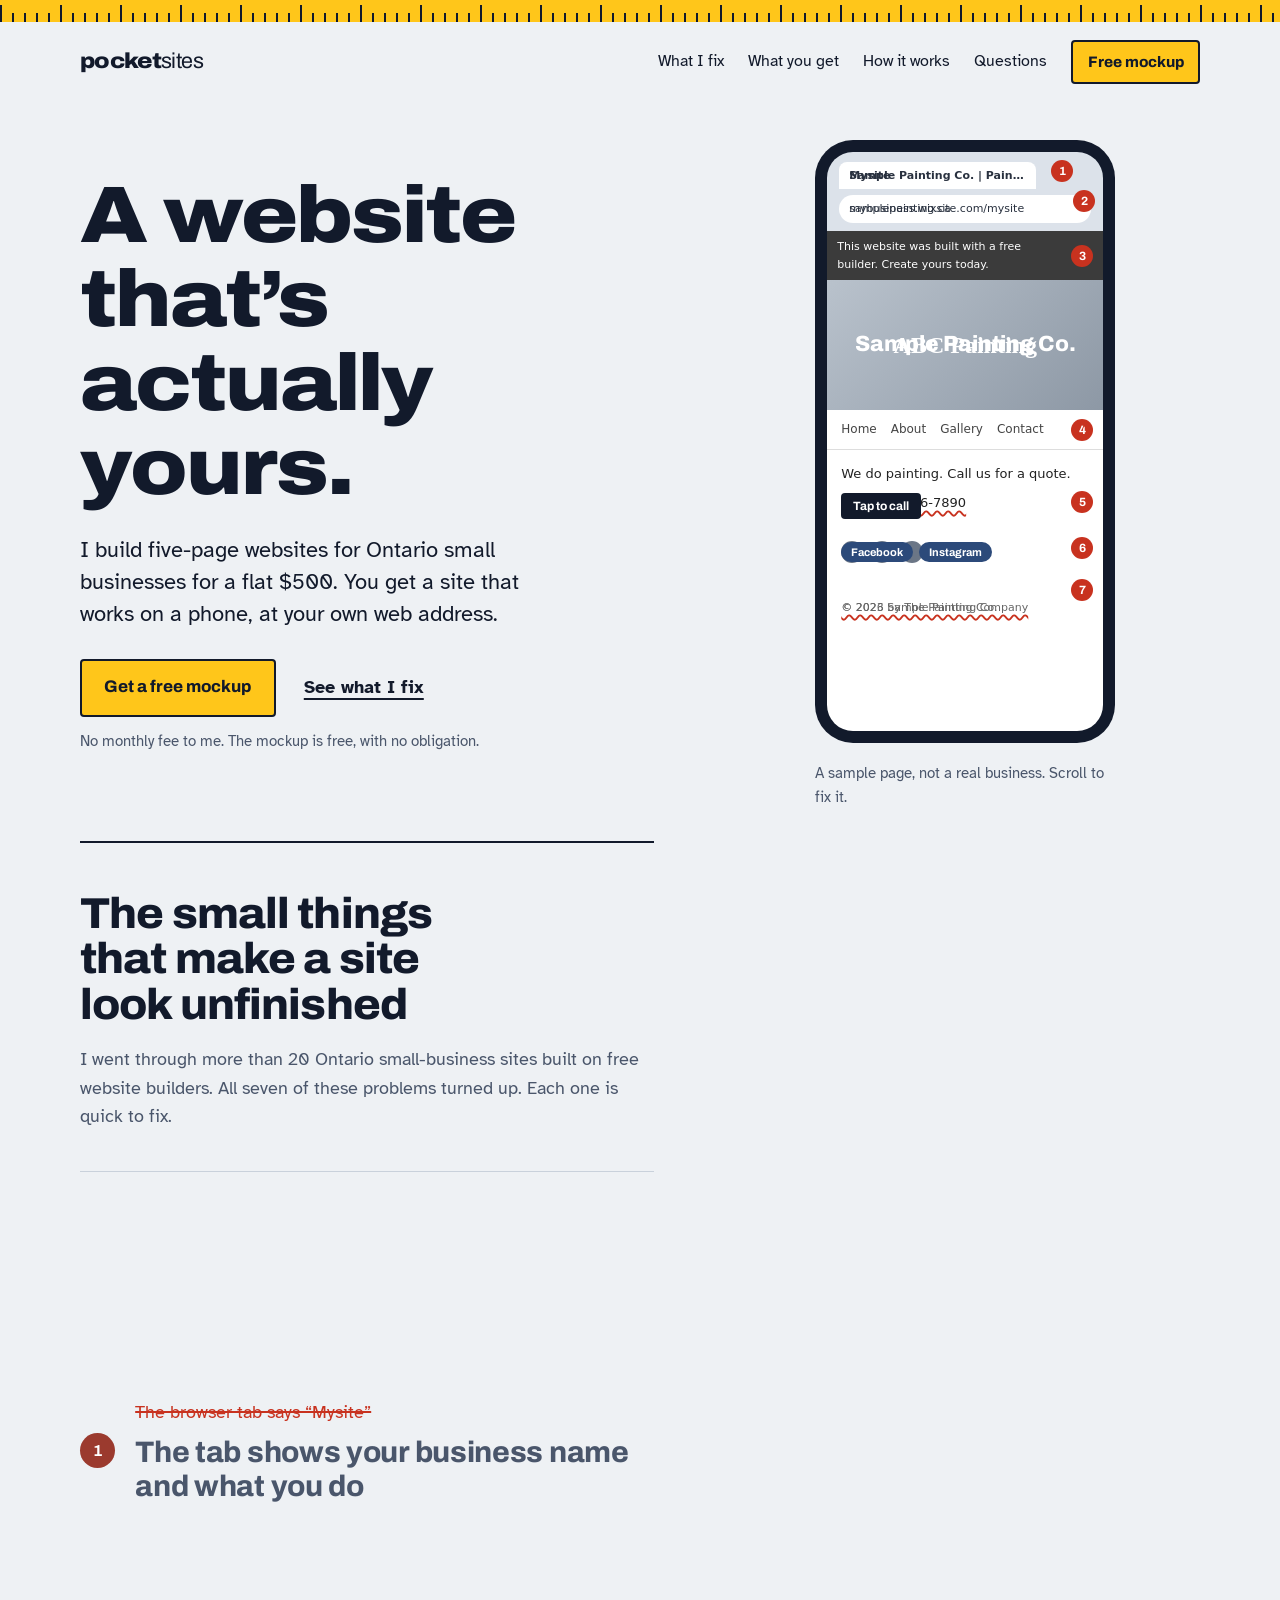
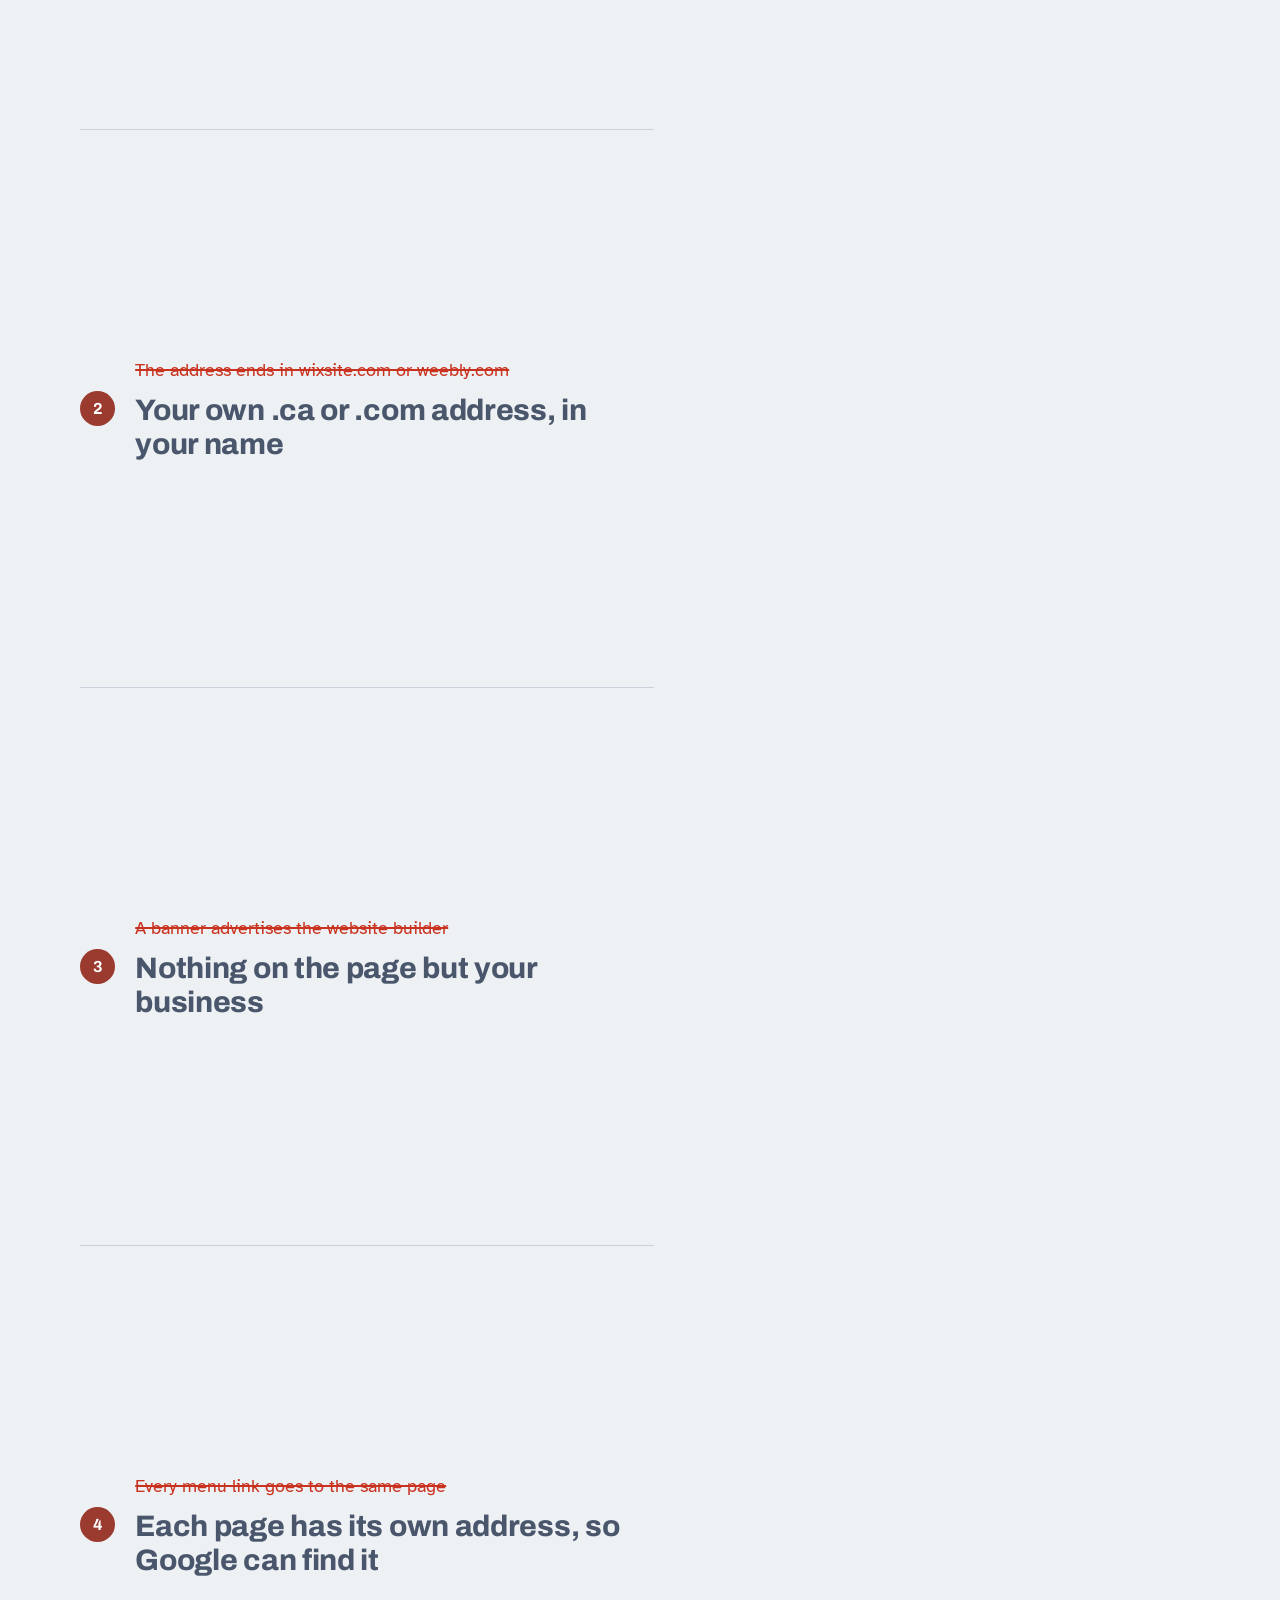
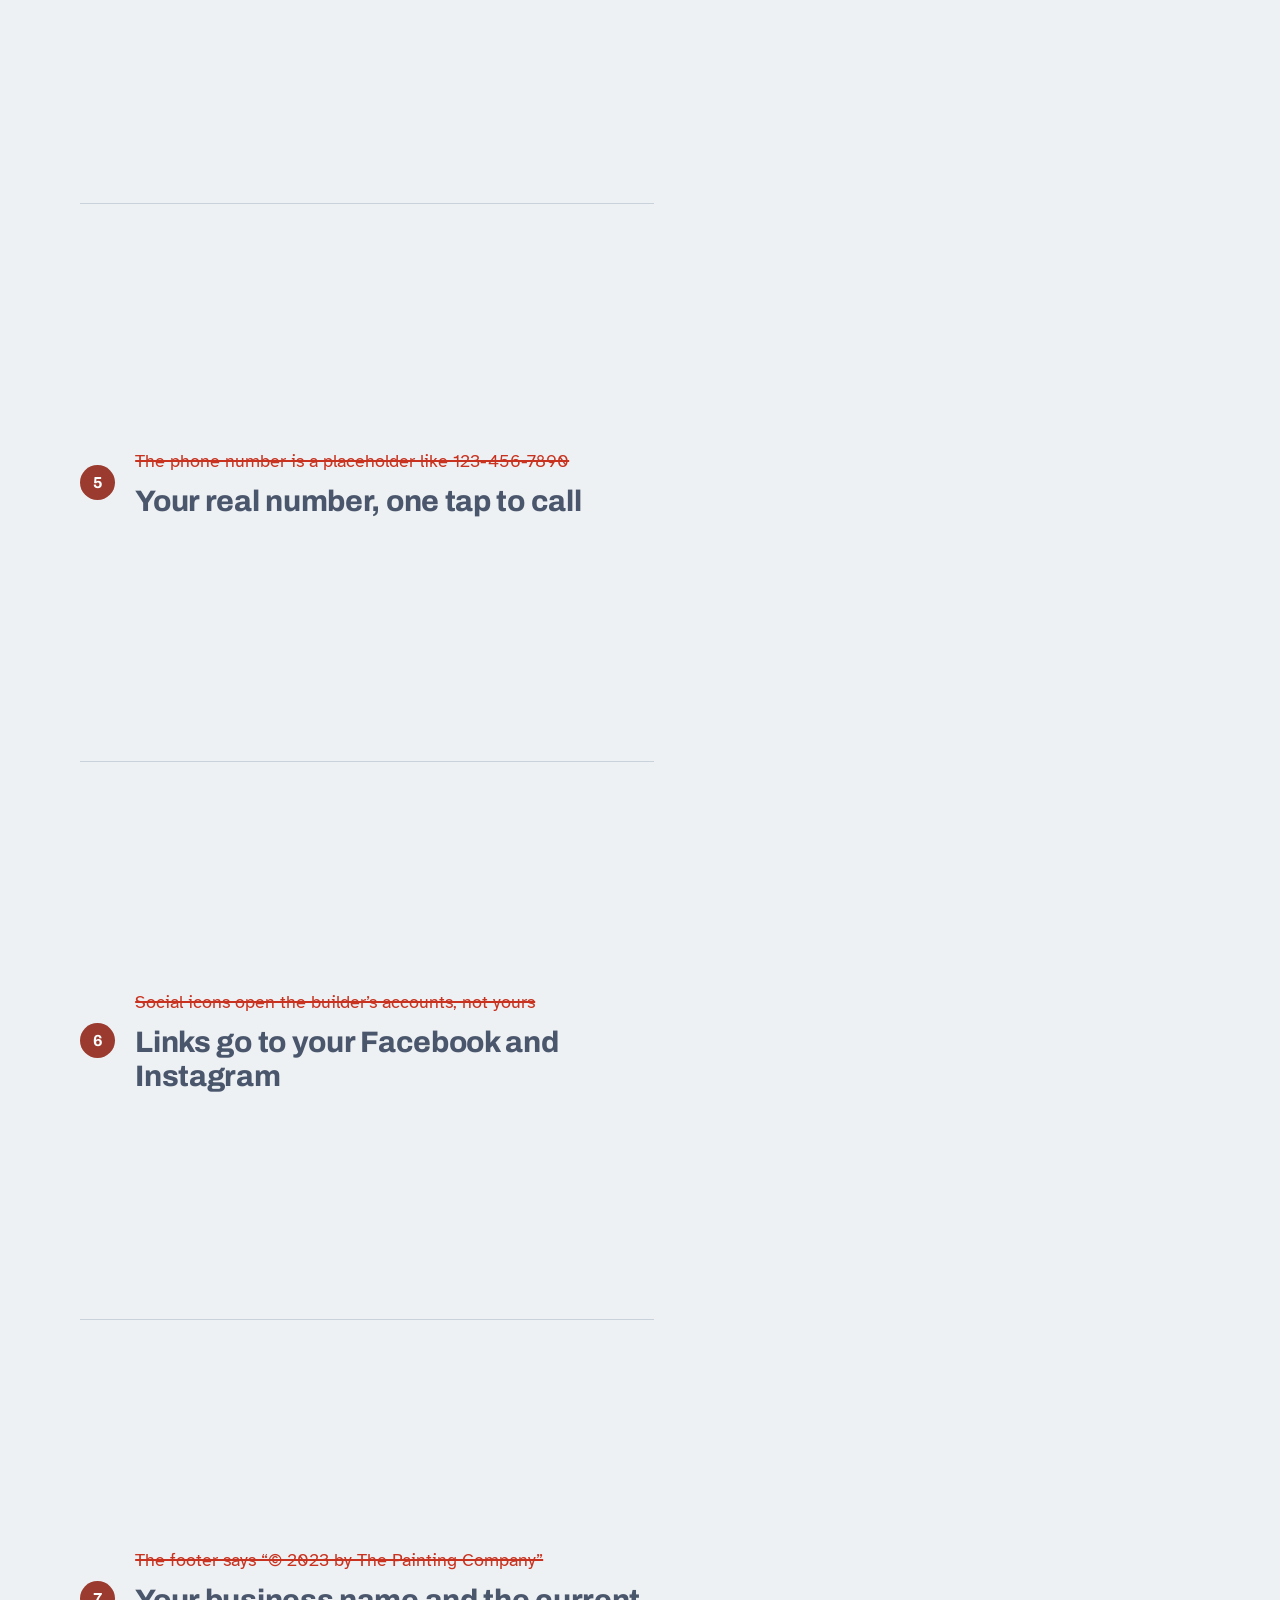
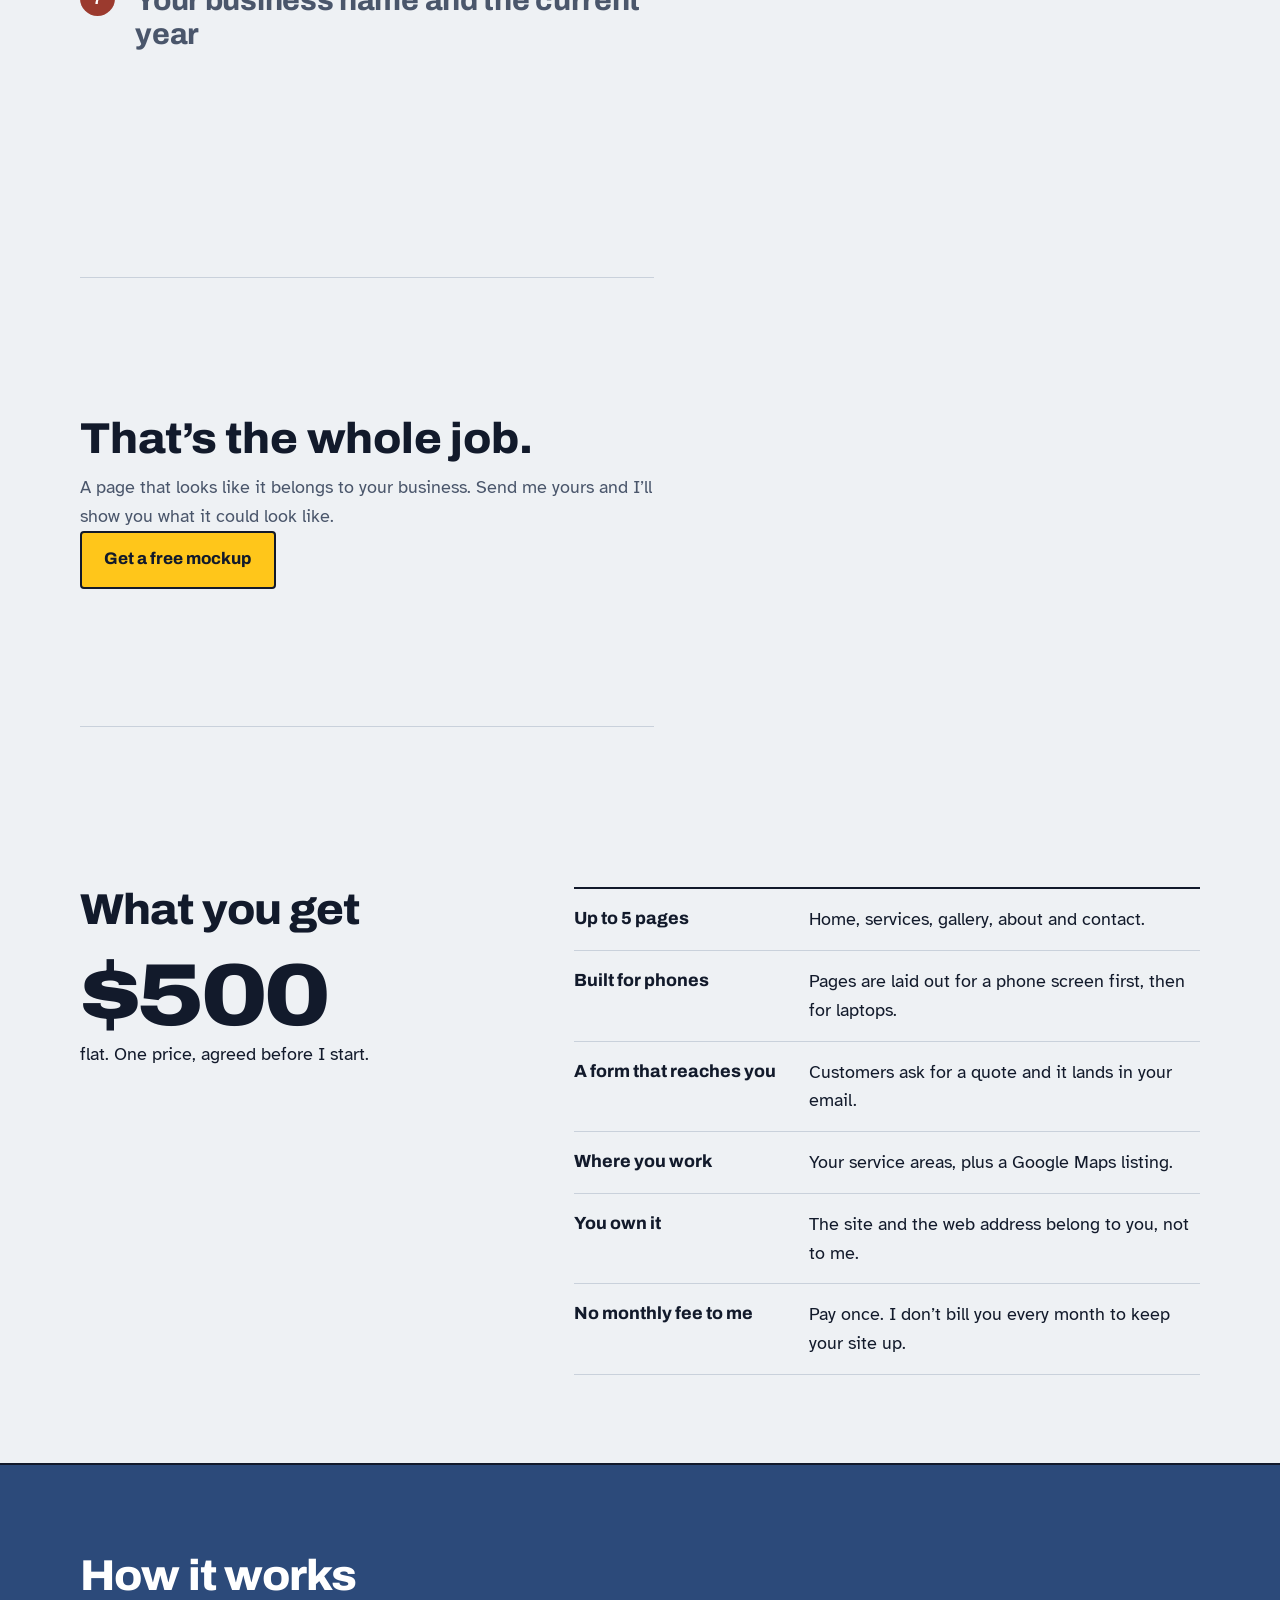
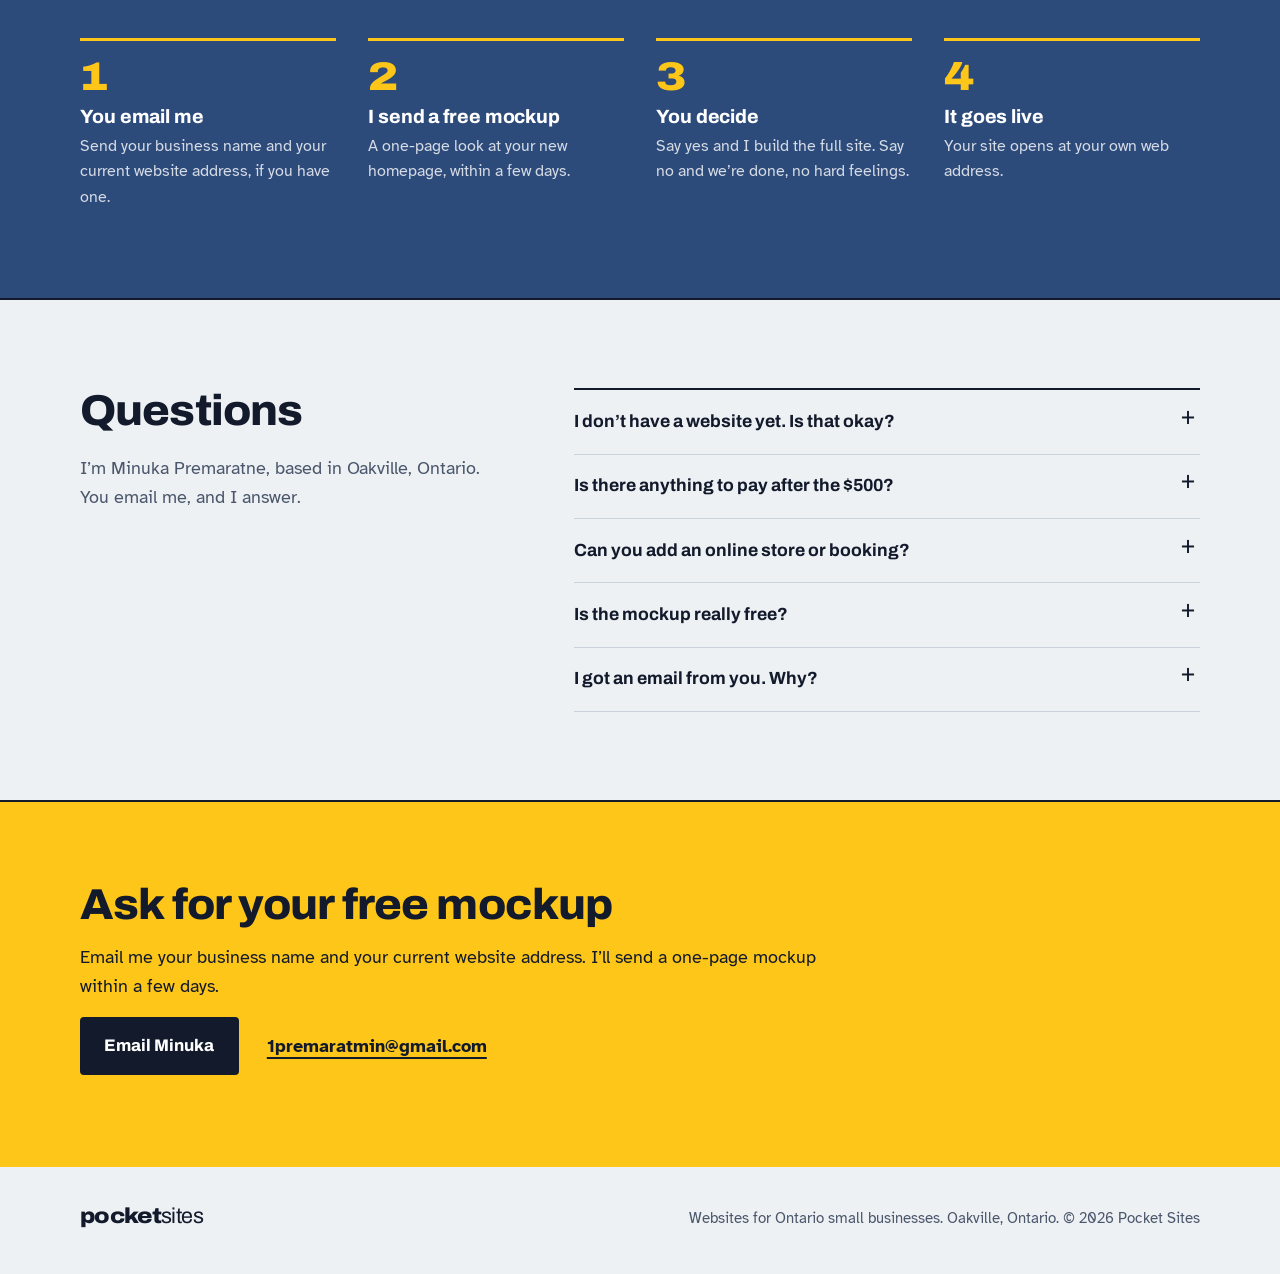
==== commit 8a86f878: "Fix AI-tell issues from audit: contrast, copy triplets, unsupported claims, dark band Co-Authored-By" ====
--- a/index.html
+++ b/index.html
@@ -32,12 +32,12 @@
     <div class="story" id="story">
       <section class="hero-copy">
         <h1>A website that’s actually yours.</h1>
-        <p class="lede">I build five-page websites for Ontario small businesses for a flat <strong>$500</strong>. They work on a phone, live at your own web address, and there’s no monthly fee to me.</p>
+        <p class="lede">I build five-page websites for Ontario small businesses for a flat $500. You get a site that works on a phone, at your own web address.</p>
         <p class="actions">
           <a class="btn" href="mailto:1premaratmin@gmail.com?subject=Free%20mockup%20request&amp;body=Business%20name%3A%0AMy%20current%20website%20address%20(if%20any)%3A%0A">Get a free mockup</a>
           <a class="textlink" href="#fixes">See what I fix</a>
         </p>
-        <p class="fine">The mockup is free and comes with no obligation.</p>
+        <p class="fine">No monthly fee to me. The mockup is free, with no obligation.</p>
       </section>
 
       <div class="story-phone" aria-hidden="true">
@@ -90,7 +90,7 @@
 
       <section class="fixes-head" id="fixes" aria-labelledby="fixes-h">
         <h2 id="fixes-h">The small things that make a site look unfinished</h2>
-        <p class="intro">I’ve looked at a lot of small-business sites built on free builders. The same seven problems keep turning up. Each one is quick to fix and costs you customers while it’s there.</p>
+        <p class="intro">I went through more than 20 Ontario small-business sites built on free website builders. All seven of these problems turned up. Each one is quick to fix.</p>
       </section>
 
       <ol class="steps-scroll">
@@ -141,7 +141,7 @@
       </div>
       <dl class="spec">
         <div><dt>Up to 5 pages</dt><dd>Home, services, gallery, about and contact.</dd></div>
-        <div><dt>Built for phones</dt><dd>Most of your customers will find you on one. I design for that first, then laptops.</dd></div>
+        <div><dt>Built for phones</dt><dd>Pages are laid out for a phone screen first, then for laptops.</dd></div>
         <div><dt>A form that reaches you</dt><dd>Customers ask for a quote and it lands in your email.</dd></div>
         <div><dt>Where you work</dt><dd>Your service areas, plus a Google Maps listing.</dd></div>
         <div><dt>You own it</dt><dd>The site and the web address belong to you, not to me.</dd></div>
@@ -156,7 +156,7 @@
           <li><span class="n">1</span><div><h3>You email me</h3><p>Send your business name and your current website address, if you have one.</p></div></li>
           <li><span class="n">2</span><div><h3>I send a free mockup</h3><p>A one-page look at your new homepage, within a few days.</p></div></li>
           <li><span class="n">3</span><div><h3>You decide</h3><p>Say yes and I build the full site. Say no and we’re done, no hard feelings.</p></div></li>
-          <li><span class="n">4</span><div><h3>It goes live</h3><p>Your site opens at your own web address, and I show you how it works.</p></div></li>
+          <li><span class="n">4</span><div><h3>It goes live</h3><p>Your site opens at your own web address.</p></div></li>
         </ol>
       </div>
     </section>
@@ -181,7 +181,7 @@
         </details>
         <details>
           <summary>Is the mockup really free?</summary>
-          <p>Yes. It’s one page, it’s yours to look at, and there’s no obligation to continue.</p>
+          <p>Yes. It’s one page, and there’s no obligation to continue.</p>
         </details>
         <details>
           <summary>I got an email from you. Why?</summary>
--- a/styles.css
+++ b/styles.css
@@ -191,8 +191,12 @@
   padding: 2rem 0;
   border-top: 1px solid var(--rule);
 }
-.js .step { opacity: 0.28; transition: opacity 0.35s; }
-.js .step.on { opacity: 1; }
+/* inactive steps stay fully legible; the active one is marked by colour, not by fading text */
+.step .now { color: var(--muted); transition: color 0.3s; }
+.step.on .now { color: var(--ink); }
+.step { border-top-color: var(--rule); transition: border-color 0.3s; }
+.step.on { border-top-color: var(--ink); }
+.step:not(.on) .n { background: #9b3a2e; }
 
 .step .n {
   flex: none;
@@ -387,7 +391,7 @@
 
 /* ---------- sections below the story ---------- */
 .band-dark {
-  background: var(--ink);
+  background: var(--denim);
   color: var(--paper);
   border-block: 2px solid var(--ink);
   padding: clamp(3rem, 7vw, 5.5rem) 0;
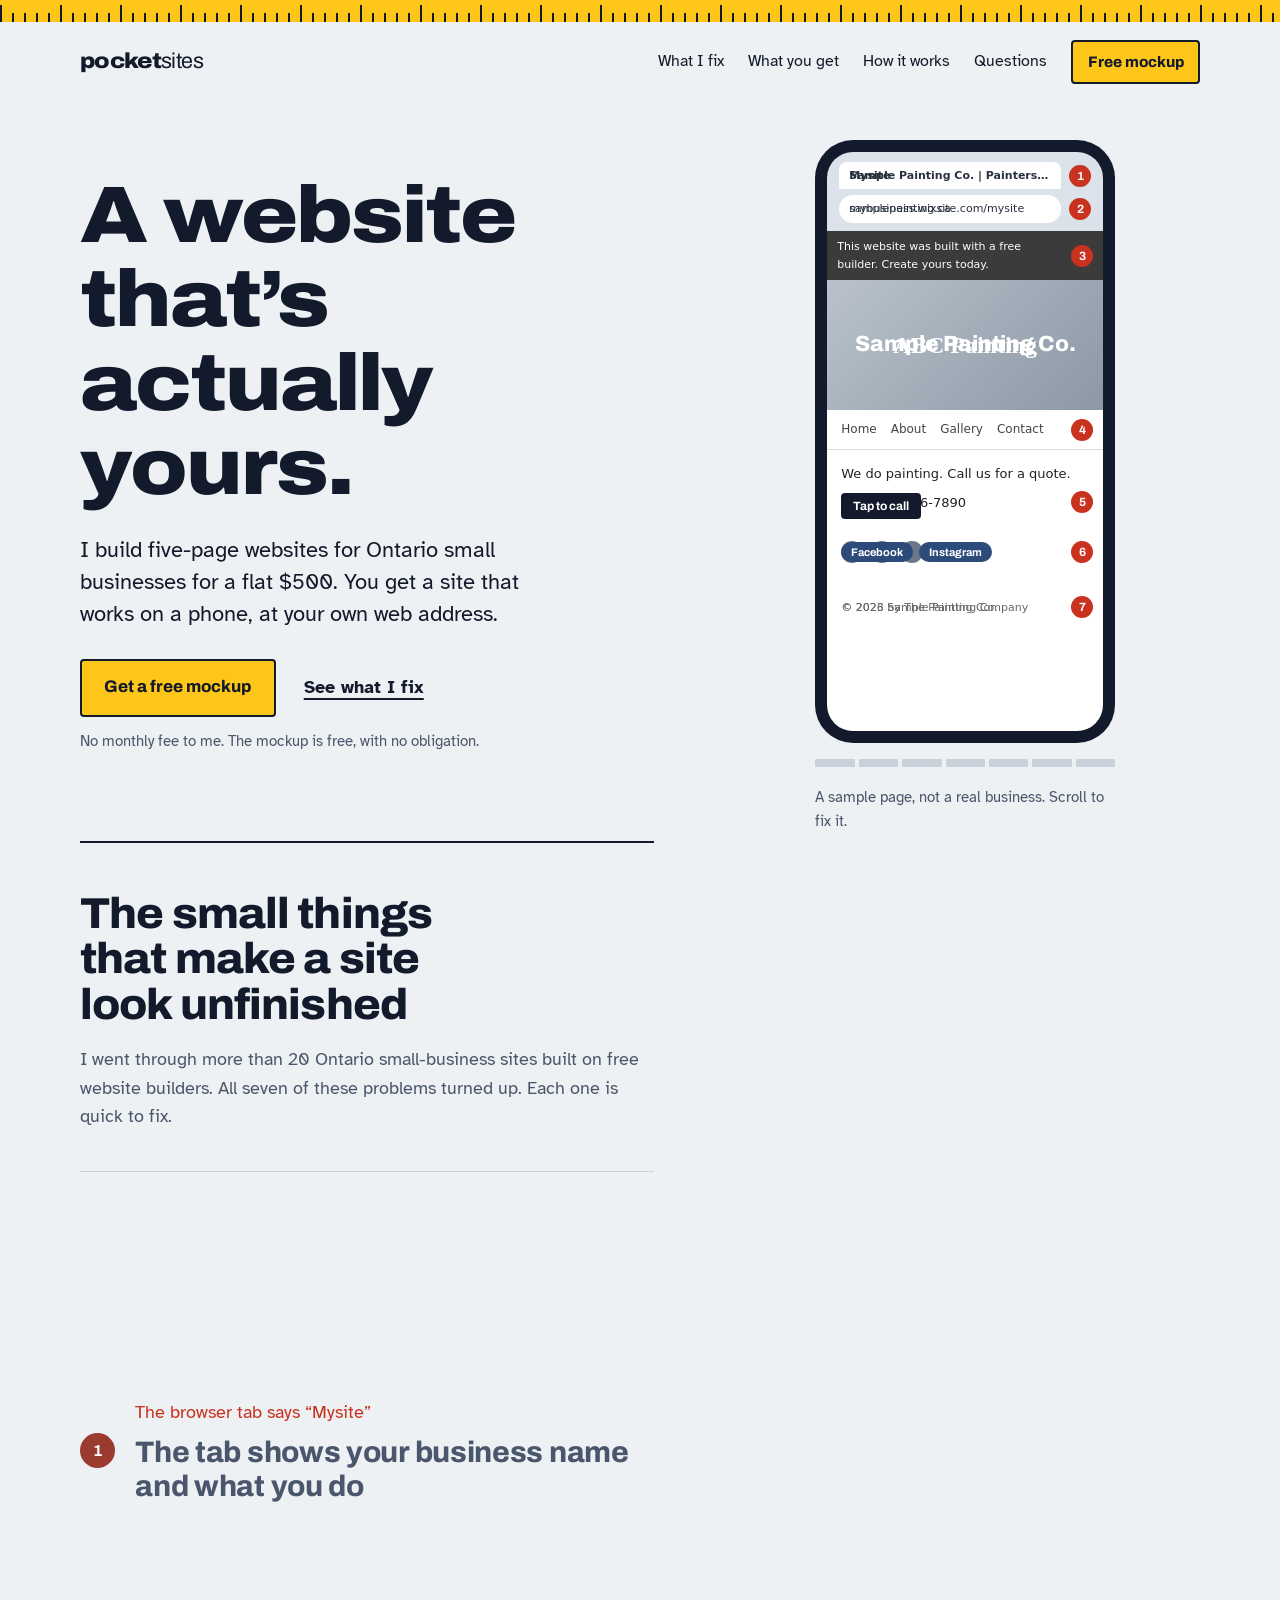
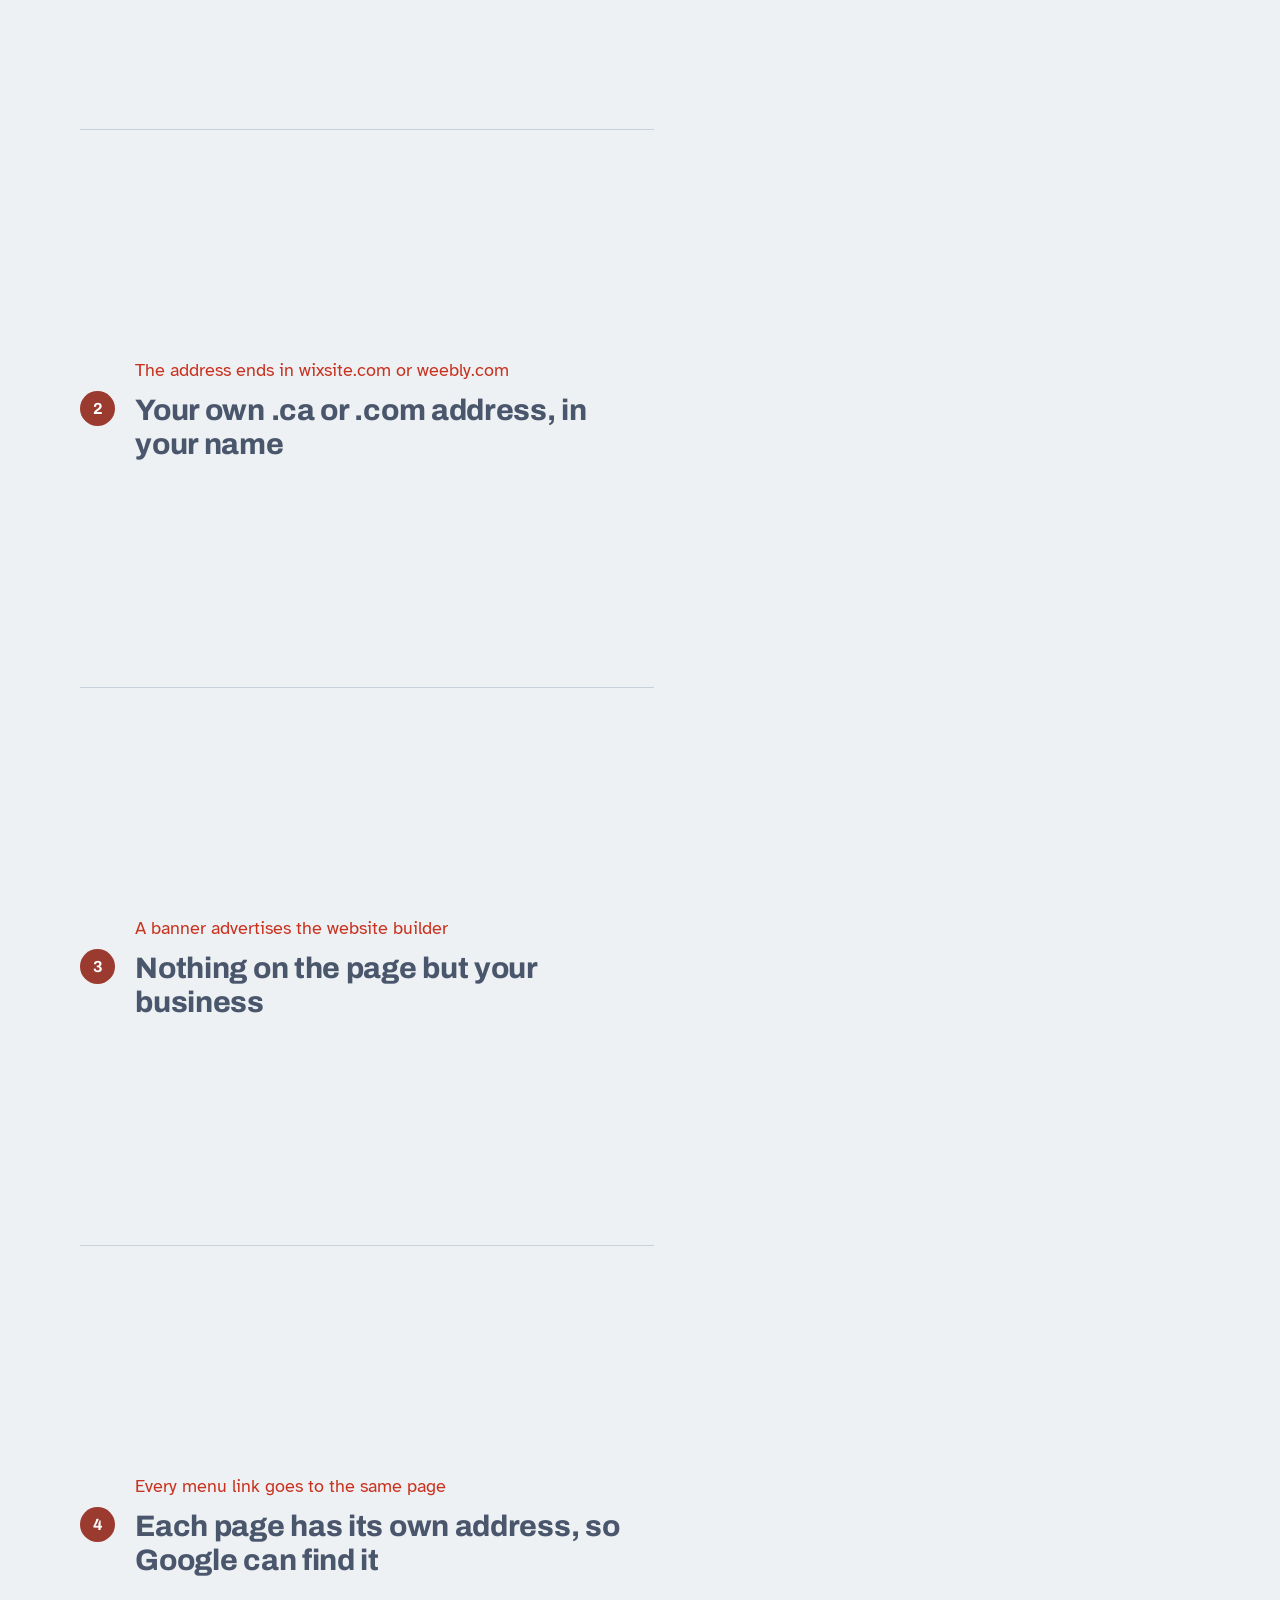
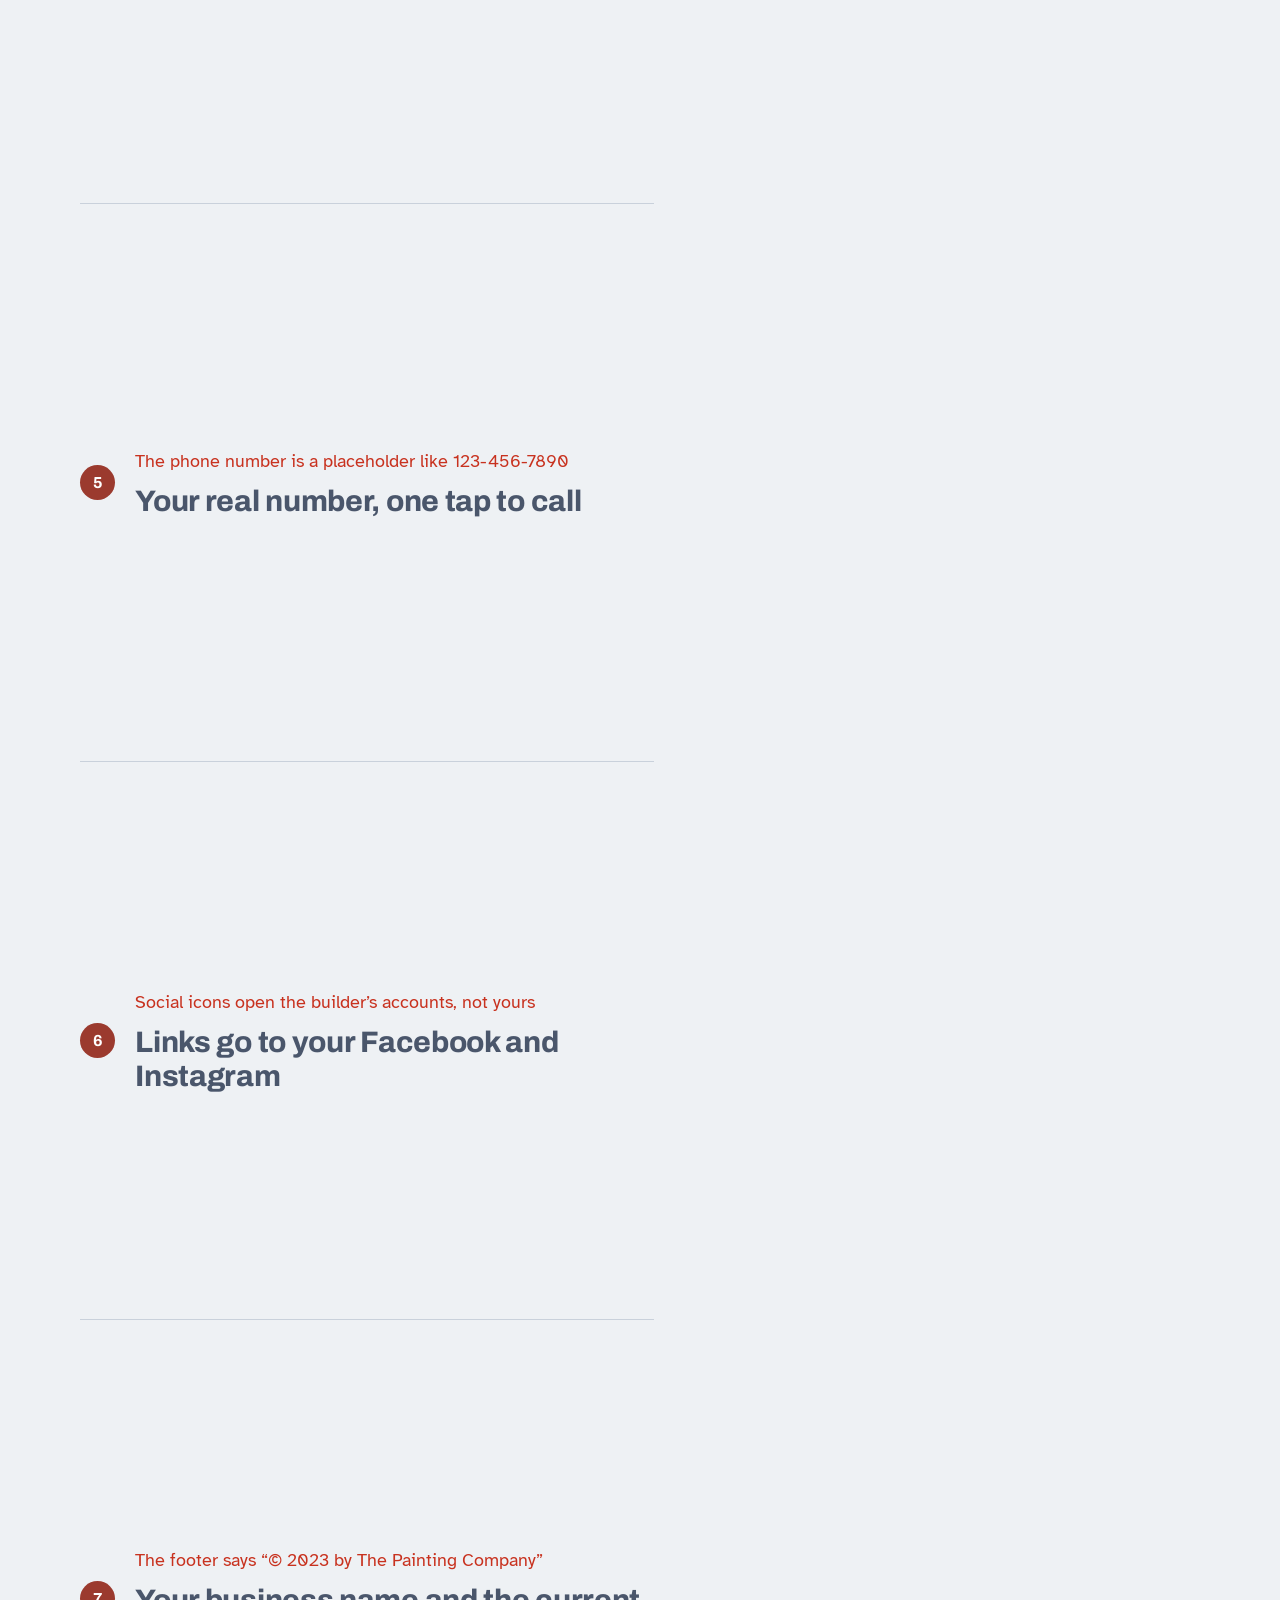
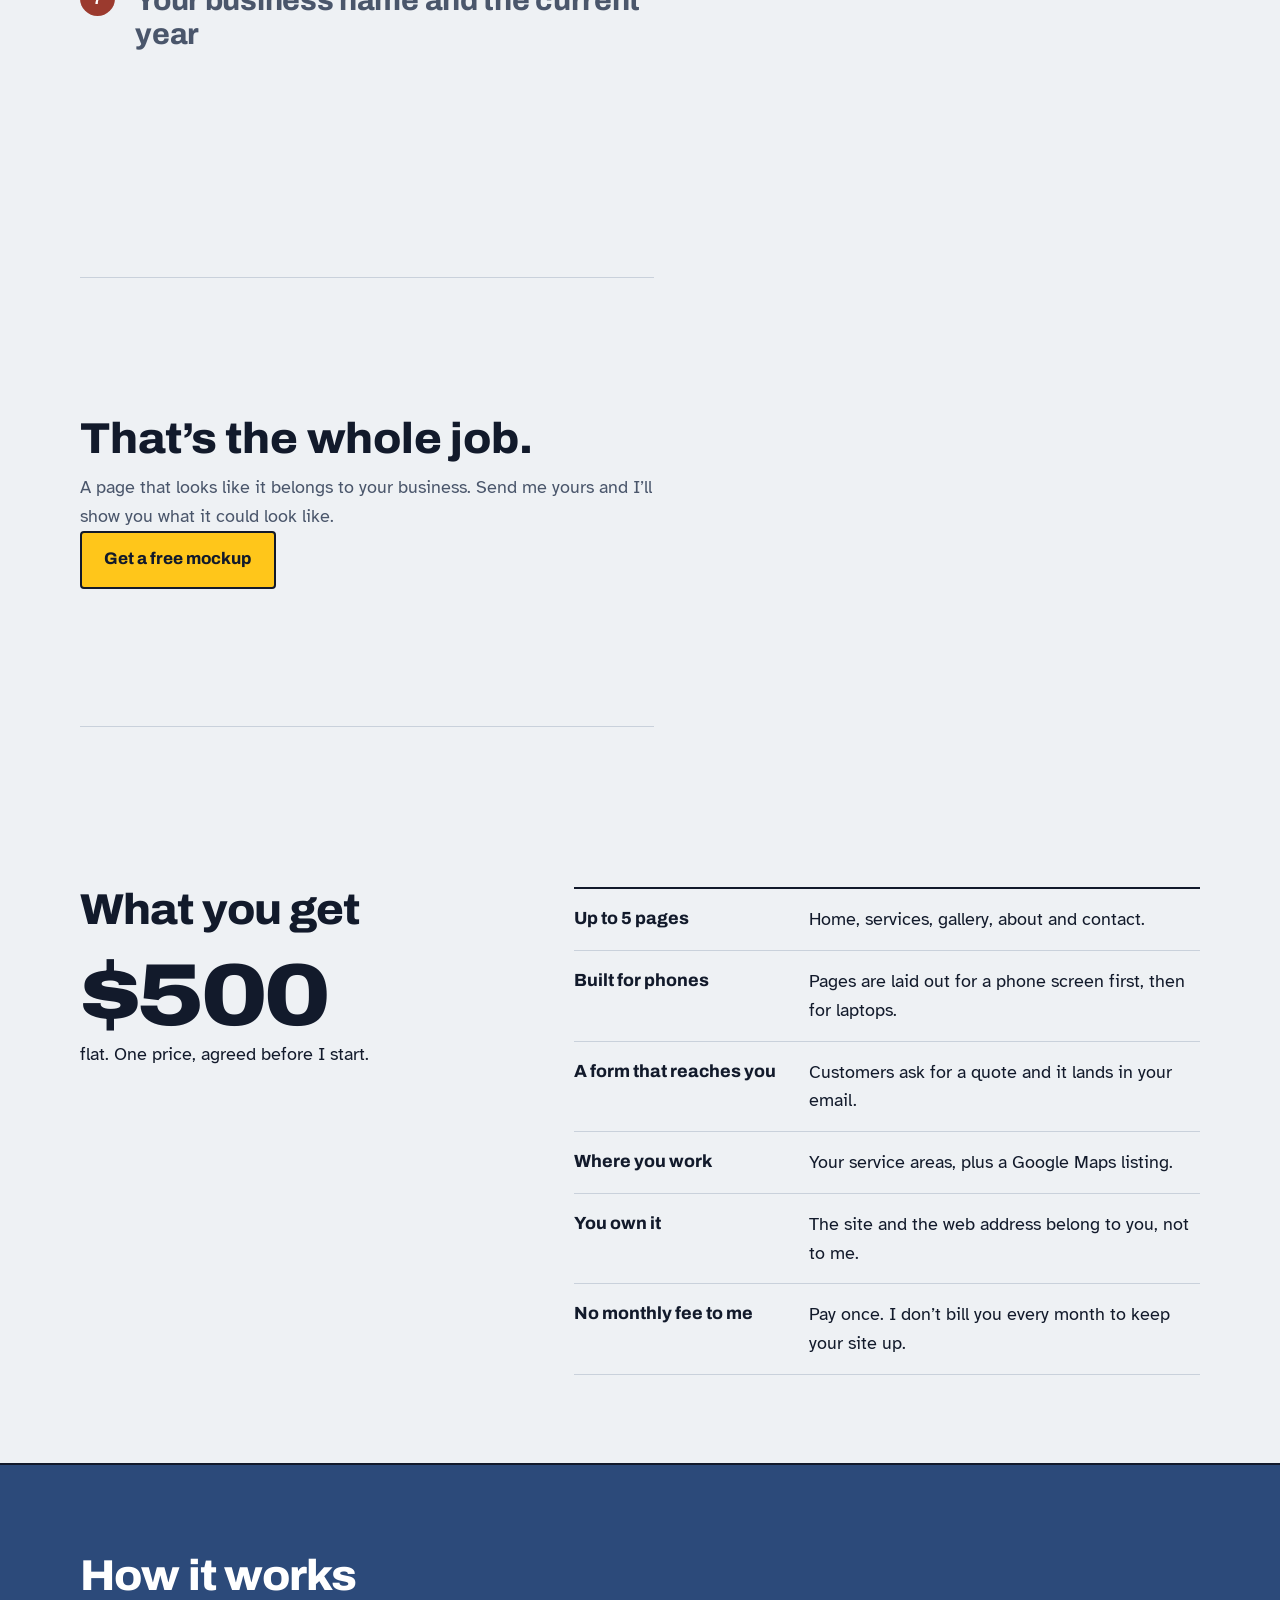
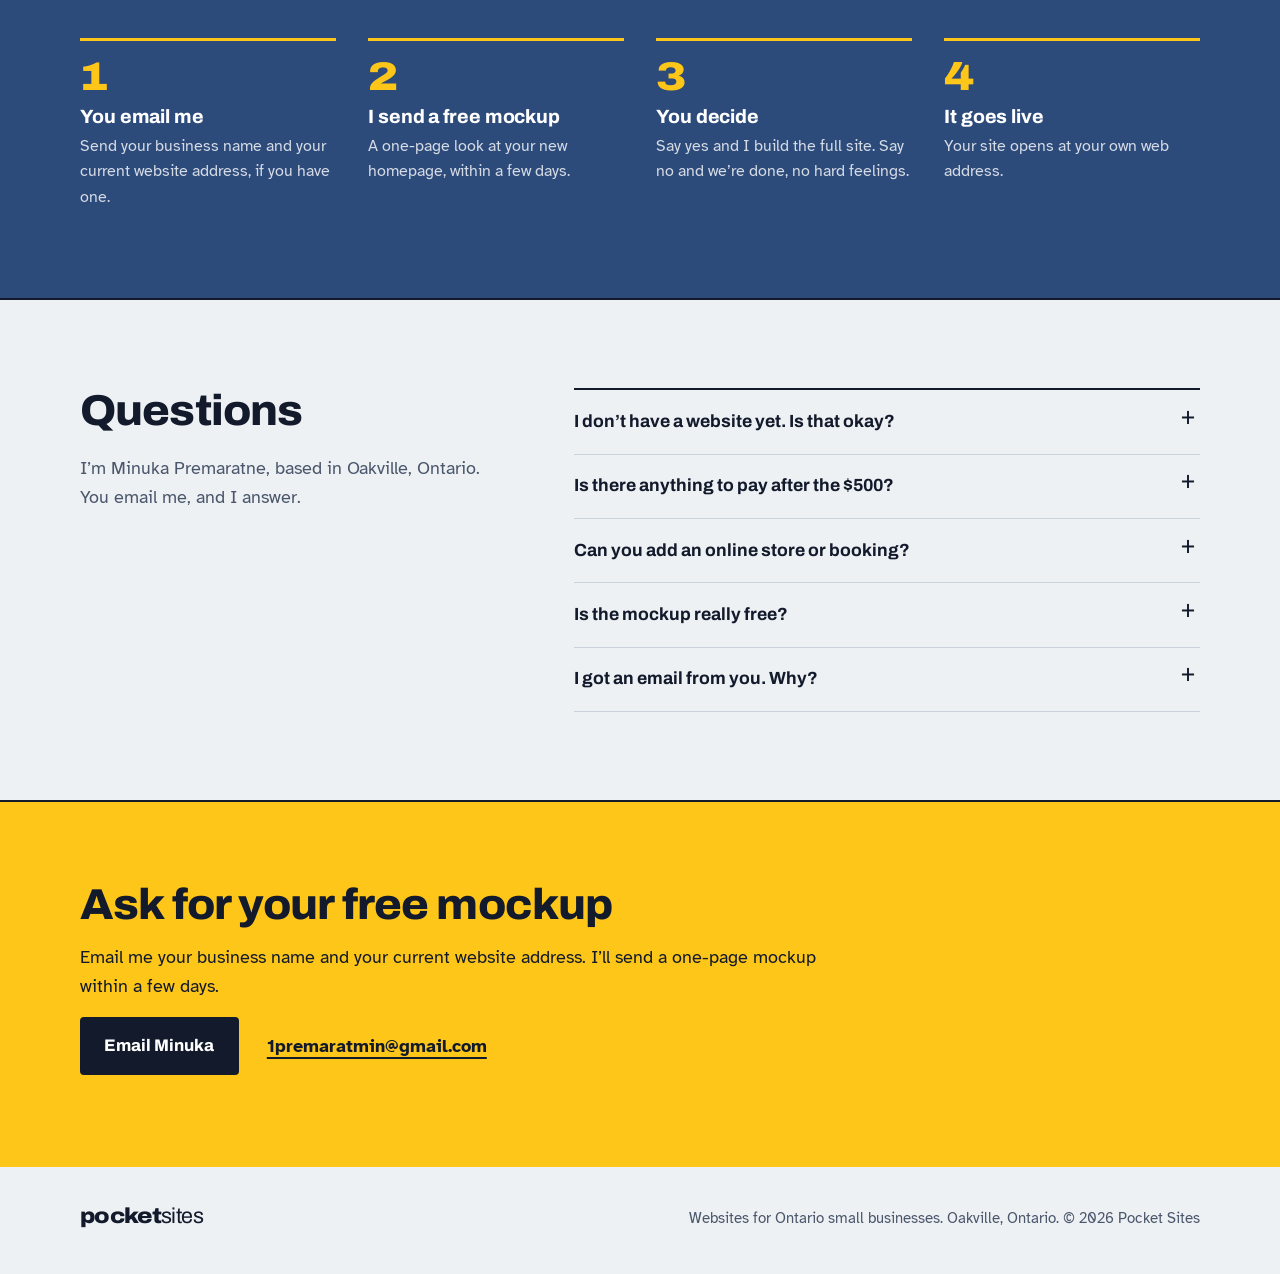
==== commit c2bae3e4: "Remove underlines, align phone markers, richer scroll animation Co-Authored-By: Claude Sonnet 5.5 <n" ====
--- a/index.html
+++ b/index.html
@@ -43,16 +43,20 @@
       <div class="story-phone" aria-hidden="true">
         <div class="phone" id="phone">
           <div class="chrome">
-            <div class="tab swap" data-fix="1">
-              <span class="b">Mysite</span>
-              <span class="a">Sample Painting Co. | Painters in Oakville</span>
-            </div>
-            <div class="url swap" data-fix="2">
-              <span class="b">mybusiness.wixsite.com/mysite</span>
-              <span class="a">samplepainting.ca</span>
-            </div>
-            <span class="mk mk-chrome mk-tab" data-mk="1">1</span>
-            <span class="mk mk-chrome mk-url" data-mk="2">2</span>
+            <div class="crow">
+              <div class="tab swap" data-fix="1">
+                <span class="b">Mysite</span>
+                <span class="a">Sample Painting Co. | Painters in Oakville</span>
+              </div>
+              <span class="mk" data-mk="1">1</span>
+            </div>
+            <div class="crow">
+              <div class="url swap" data-fix="2">
+                <span class="b">mybusiness.wixsite.com/mysite</span>
+                <span class="a">samplepainting.ca</span>
+              </div>
+              <span class="mk" data-mk="2">2</span>
+            </div>
           </div>
 
           <div class="screen">
@@ -85,6 +89,7 @@
             </div>
           </div>
         </div>
+        <div class="progress" aria-hidden="true"><i></i><i></i><i></i><i></i><i></i><i></i><i></i></div>
         <p class="demo-note" id="demoNote">A sample page, not a real business. Scroll to fix it.</p>
       </div>
 
--- a/styles.css
+++ b/styles.css
@@ -211,12 +211,18 @@
   align-self: center;
 }
 .step p { margin: 0; }
+/* the strike-through draws itself left to right as each step is reached */
 .step .was {
+  display: inline;
   color: var(--red);
   font-size: 1.15rem;
-  text-decoration: line-through;
-  text-decoration-thickness: 2px;
-}
+  background: linear-gradient(currentColor, currentColor) no-repeat 0 55% / 100% 2px;
+  transition: background-size 0.6s cubic-bezier(0.2, 0.8, 0.2, 1);
+}
+.js .step .was { background-size: 0 2px; }
+.js .step.on .was, .js .step.done .was { background-size: 100% 2px; }
+.step.on .n { animation: bump 0.5s cubic-bezier(0.2, 0.9, 0.3, 1.3); }
+@keyframes bump { 40% { transform: scale(1.35); } }
 .step .now {
   font-family: var(--display);
   font-weight: 750;
@@ -259,8 +265,6 @@
   background: var(--paper);
   border-radius: 8px 8px 0 0;
   padding: 5px 10px;
-  margin-bottom: 6px;
-  width: 78%;
   font-weight: 600;
 }
 .url {
@@ -298,12 +302,20 @@
   color: #fff;
   font: 700 12px/22px var(--display);
   text-align: center;
-  transform: scale(0);
-  animation: pop 0.35s cubic-bezier(0.3, 1.5, 0.5, 1) forwards;
-  animation-delay: calc(var(--i, 0) * 140ms + 500ms);
   transition: background-color 0.3s, box-shadow 0.3s;
 }
-@keyframes pop { to { transform: scale(1); } }
+/* entrance: markers pop in one after another, once. After that (.ready) they only stamp when fixed. */
+.phone:not(.ready) .mk {
+  animation: pop 0.4s cubic-bezier(0.3, 1.5, 0.5, 1) backwards;
+  animation-delay: calc(var(--i, 0) * 150ms + 800ms);
+}
+@keyframes pop { from { transform: scale(0); } }
+.phone.ready .mk.fixed { animation: stamp 0.6s cubic-bezier(0.2, 0.9, 0.3, 1) both; }
+@keyframes stamp {
+  0% { transform: scale(1); }
+  30% { transform: scale(1.7) rotate(-14deg); }
+  100% { transform: scale(1) rotate(0); }
+}
 .mk[data-mk="1"] { --i: 0; } .mk[data-mk="2"] { --i: 1; } .mk[data-mk="3"] { --i: 2; }
 .mk[data-mk="4"] { --i: 3; } .mk[data-mk="5"] { --i: 4; } .mk[data-mk="6"] { --i: 5; } .mk[data-mk="7"] { --i: 6; }
 
@@ -312,20 +324,22 @@
 .mk.fixed::before { content: "\2713"; font-size: 12px; }
 .mk.fixed.active { box-shadow: 0 0 0 5px rgba(18, 26, 43, 0.22); }
 
-.mk-tab { top: 8px; left: calc(12px + 78% - 4px); }
-.mk-url { top: 38px; right: 8px; }
+/* chrome markers sit in line with the tab and address bar, never floating beside them */
+.crow { display: flex; align-items: center; gap: 8px; }
+.crow + .crow { margin-top: 6px; }
+.crow > .swap { flex: 1; min-width: 0; }
+.crow > .mk { position: static; flex: none; }
+
+/* page markers share one right-hand gutter and line up with the middle of their own row */
 .banner .mk, .t-menu .mk, .t-phone .mk, .t-social .mk, .t-foot .mk {
   right: 10px;
   top: 50%;
   margin-top: -11px;
 }
-.t-social .mk { top: 66%; }
-
-.bad {
-  text-decoration: underline wavy var(--red);
-  text-decoration-thickness: 1.5px;
-  text-underline-offset: 3px;
-}
+.t-social .mk { top: 22px; margin-top: 0; }
+.t-foot .mk { top: 33px; margin-top: 0; }
+
+.bad { text-decoration: none; }
 
 /* the page inside the phone */
 .banner {
@@ -361,7 +375,8 @@
 }
 .t-menu > span:not(.mk) { transition: color 0.3s; }
 .t-menu.fixed > span:not(.mk) { color: var(--ink); font-family: var(--display); font-weight: 700; }
-.t-menu.fixed > span:first-child { box-shadow: inset 0 -3px 0 var(--tape); }
+.t-menu > span:first-child { border-radius: 3px; padding: 0 5px; margin: 0 -5px; transition: background-color 0.3s, color 0.3s; }
+.t-menu.fixed > span:first-child { background: var(--tape); }
 
 .t-body { font-size: 13px; padding: 14px 14px 0; margin: 0; max-width: none; }
 
@@ -388,6 +403,52 @@
 }
 
 .t-foot { position: relative; font-size: 11px; color: #666; padding: 36px 14px 0; margin: 0; }
+
+/* ---------- motion that answers the scroll ---------- */
+
+/* the phone rises into place once on load, then the markers pop in behind it */
+.phone { animation: rise 0.9s cubic-bezier(0.2, 0.8, 0.2, 1) backwards; }
+@keyframes rise { from { opacity: 0; translate: 0 28px; } }
+
+/* a yellow highlighter sweep crosses each element the moment its fix lands */
+.tab, .url, .banner, .t-menu, .t-phone, .t-social, .t-foot { position: relative; }
+.flash::after {
+  content: "";
+  position: absolute;
+  inset: 0;
+  border-radius: inherit;
+  background: var(--tape);
+  pointer-events: none;
+  z-index: 1;
+  transform-origin: left center;
+  animation: sweep 0.95s cubic-bezier(0.3, 0.7, 0.2, 1) both;
+}
+@keyframes sweep {
+  0% { transform: scaleX(0); opacity: 0.6; }
+  45% { transform: scaleX(1); opacity: 0.6; }
+  100% { transform: scaleX(1); opacity: 0; }
+}
+
+/* new things arrive with a little spring instead of just appearing */
+.swap > .a { transition-timing-function: cubic-bezier(0.2, 0.8, 0.2, 1); }
+.t-hero .swap > .a { transform: translateY(8px) scale(0.94); }
+.t-hero .swap.fixed > .a { transform: none; }
+.t-phone.fixed .callbtn { animation: spring 0.6s cubic-bezier(0.2, 1.4, 0.4, 1) 0.15s backwards; }
+.t-social.fixed .a em { animation: spring 0.55s cubic-bezier(0.2, 1.4, 0.4, 1) backwards; }
+.t-social.fixed .a em:nth-child(2) { animation-delay: 0.12s; }
+@keyframes spring { from { opacity: 0; transform: translateY(10px) scale(0.7); } }
+
+/* tape-measure progress under the phone: seven ticks that fill as fixes land */
+.progress { display: flex; gap: 4px; width: 300px; margin-top: 1rem; }
+.progress i {
+  flex: 1;
+  height: 8px;
+  background: var(--rule);
+  border-radius: 1px;
+  transition: background-color 0.3s, transform 0.4s cubic-bezier(0.2, 1.4, 0.4, 1);
+}
+.progress i.on { background: var(--ink); }
+.progress i.latest { transform: scaleY(1.9); background: var(--tape); box-shadow: inset 0 0 0 1.5px var(--ink); }
 
 /* ---------- sections below the story ---------- */
 .band-dark {
@@ -532,6 +593,7 @@
 
 @media (prefers-reduced-motion: reduce) {
   html { scroll-behavior: auto; }
-  .mk { animation: none; transform: scale(1); }
-  .btn, .step, .swap > :not(.mk), .banner, .mk { transition: none; }
-}
+  .phone, .phone .mk, .phone.ready .mk.fixed, .step.on .n, .flash::after,
+  .t-phone.fixed .callbtn, .t-social.fixed .a em { animation: none !important; }
+  .btn, .step .now, .step .was, .swap > :not(.mk), .banner, .mk, .progress i, .t-menu > span { transition: none; }
+}
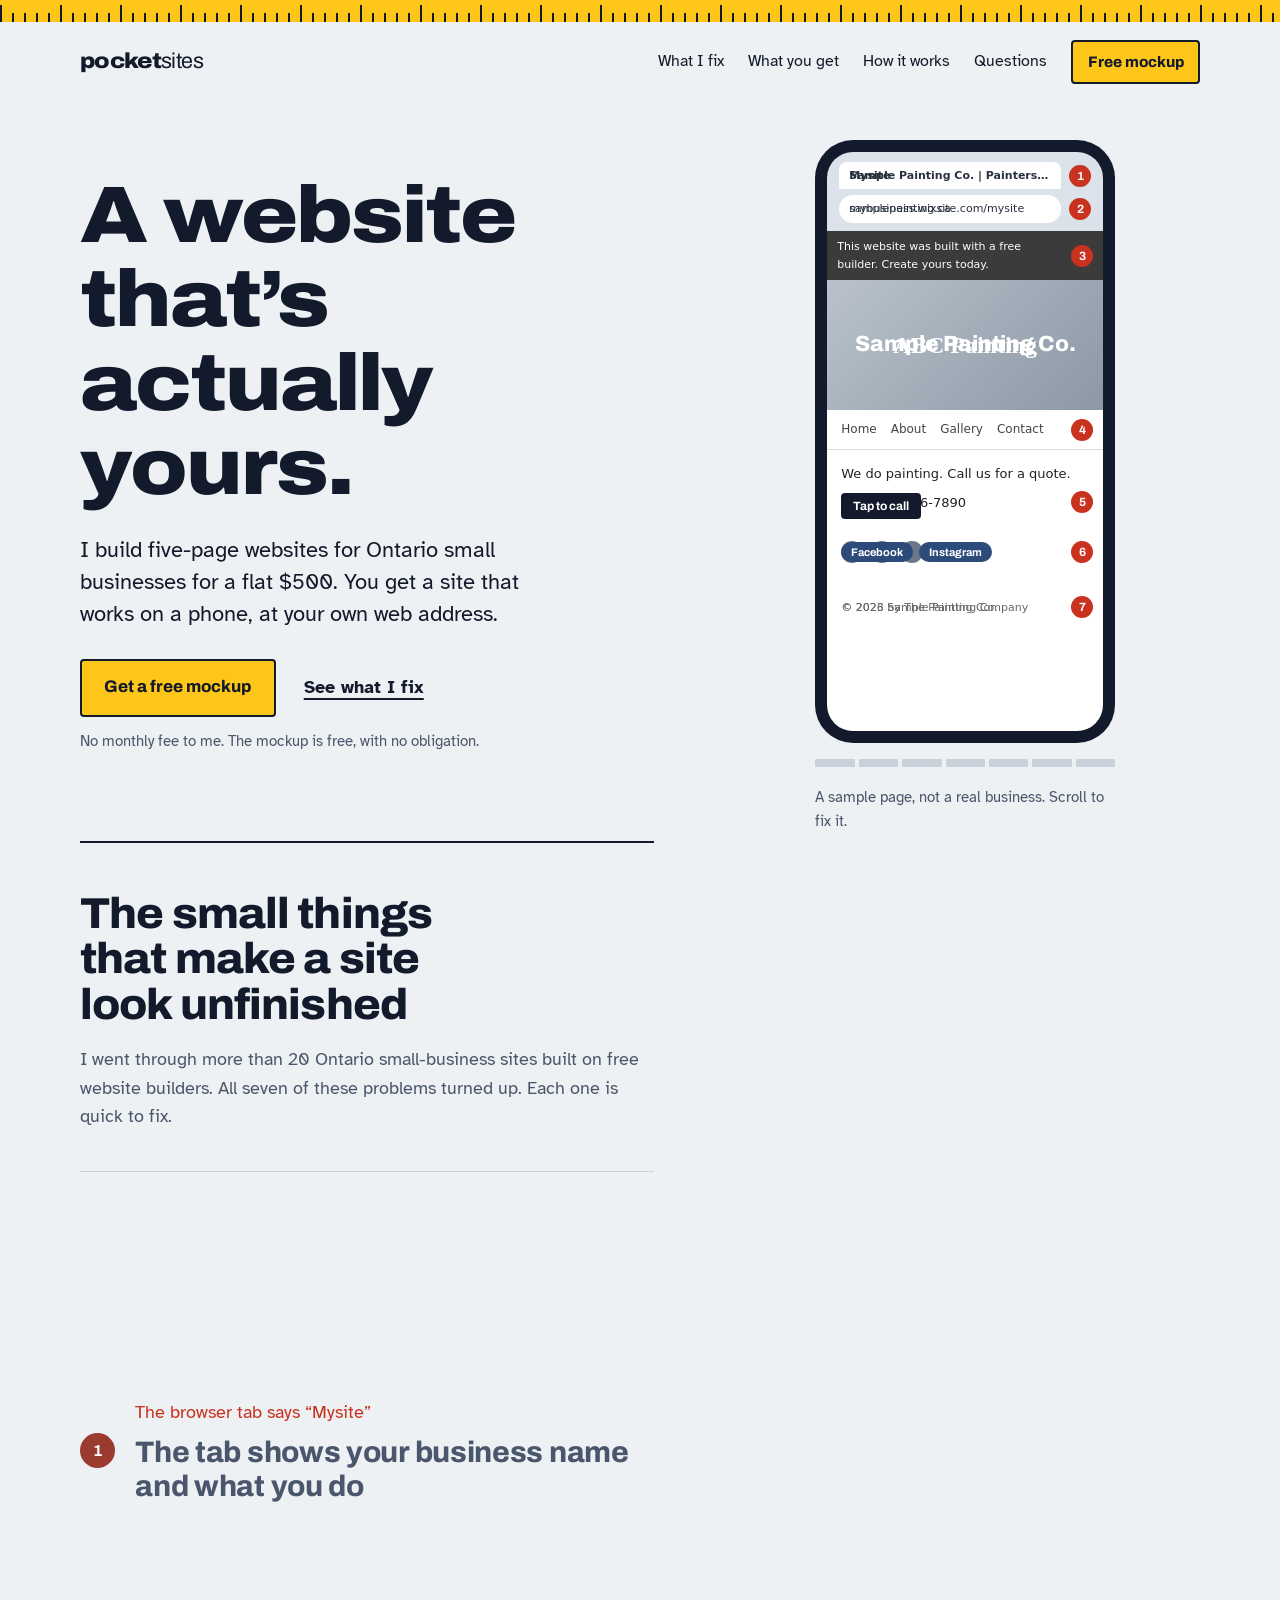
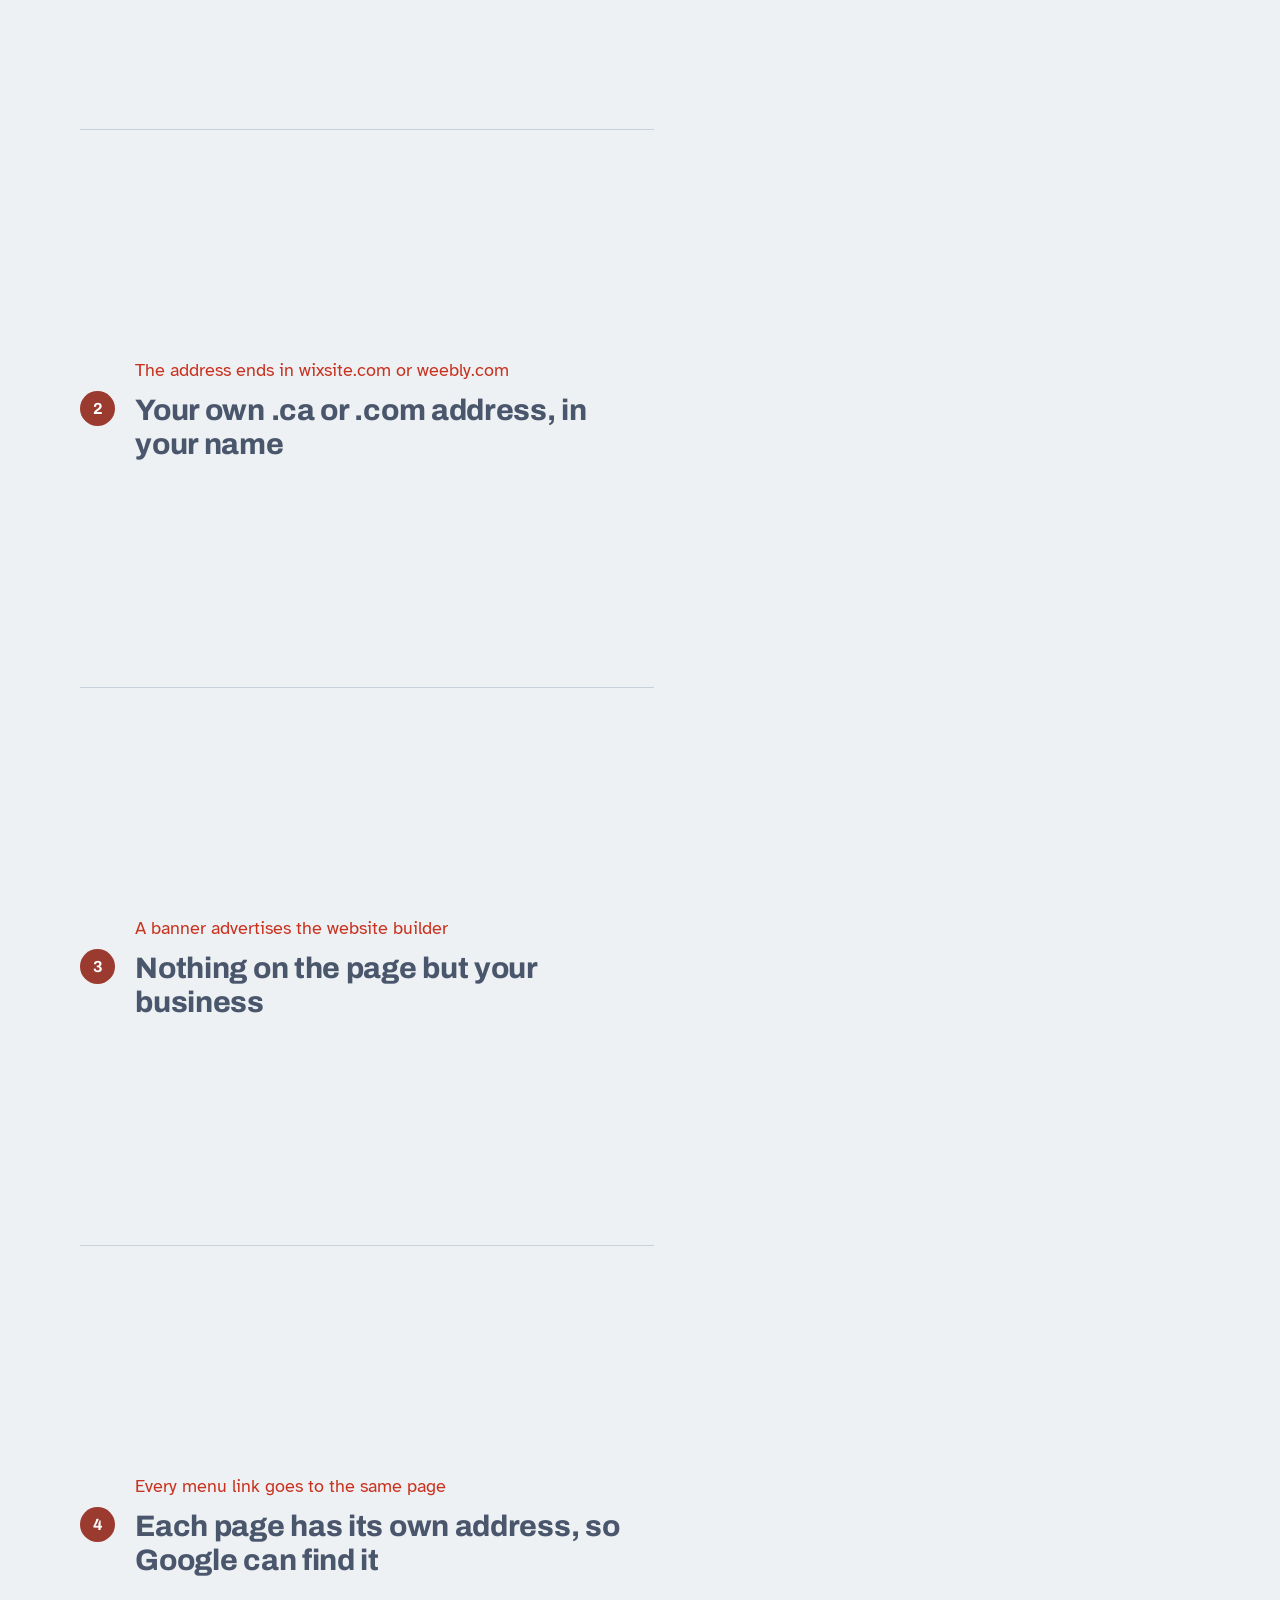
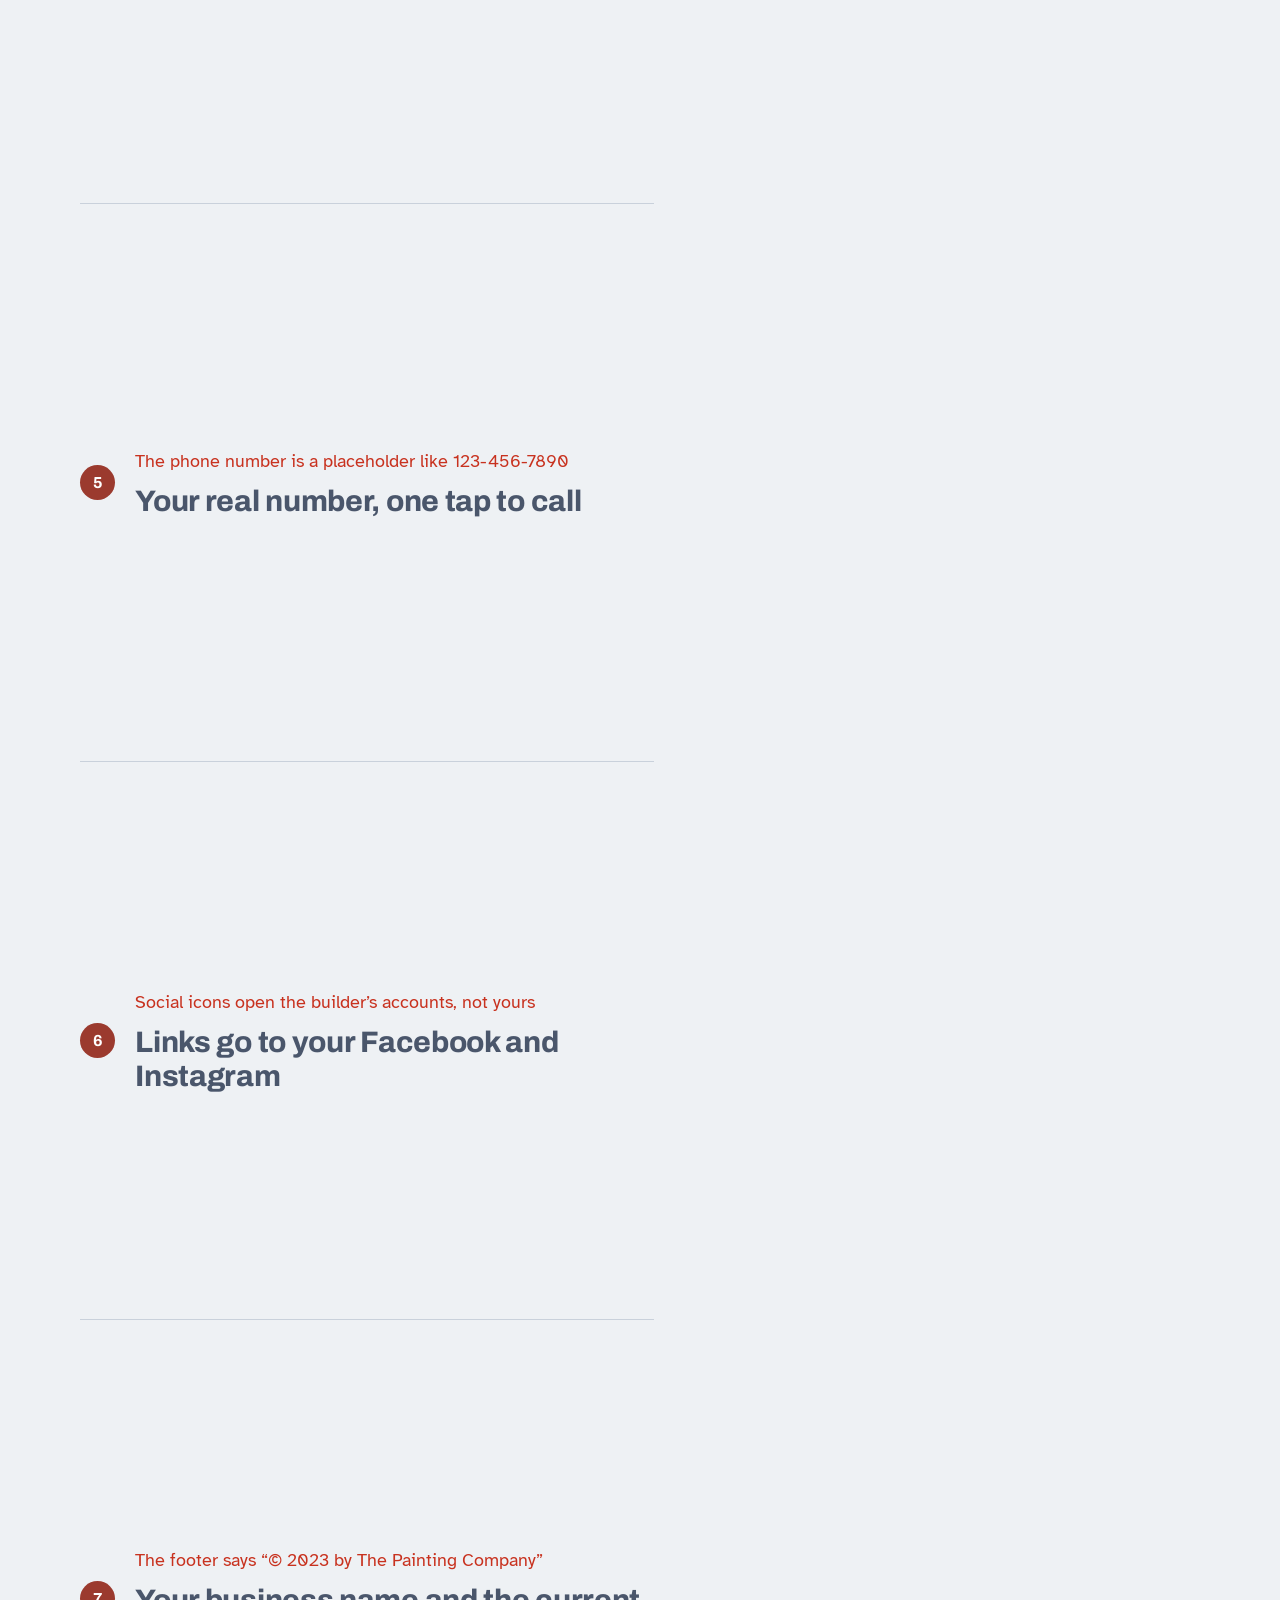
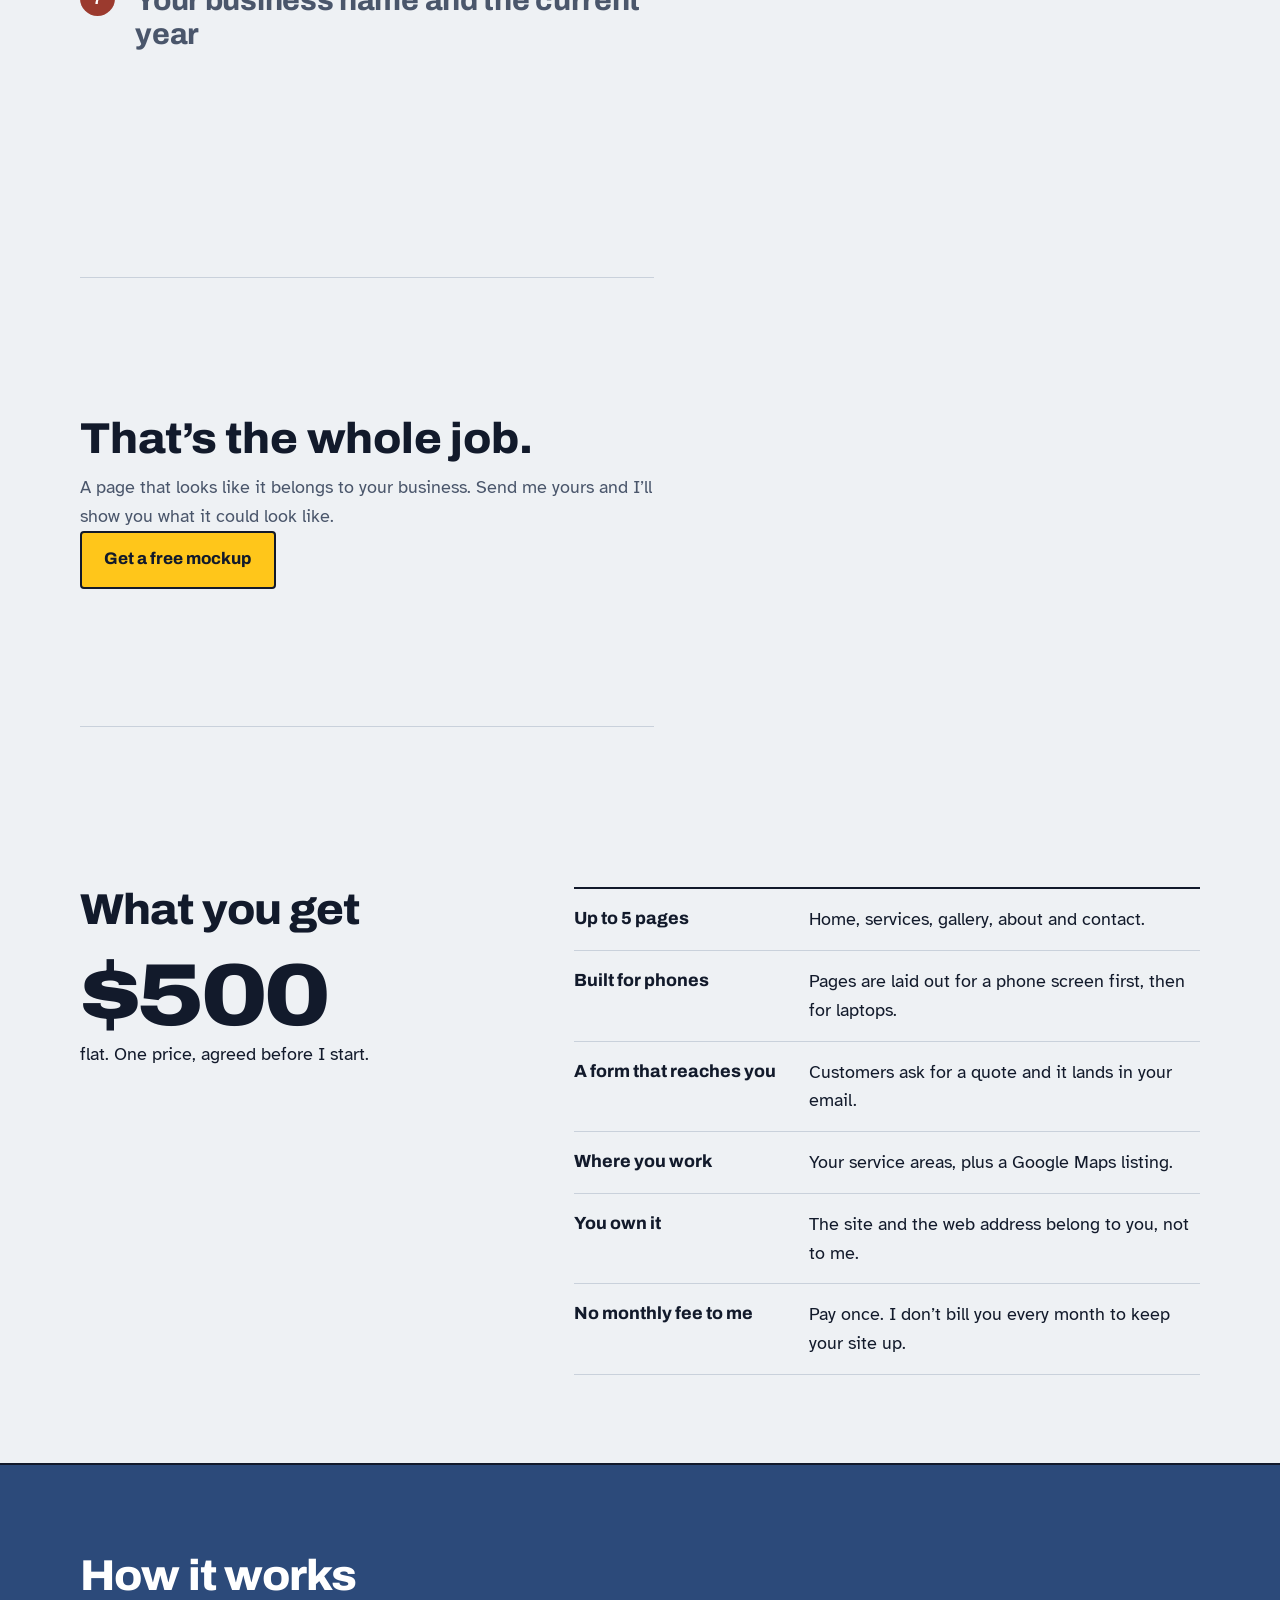
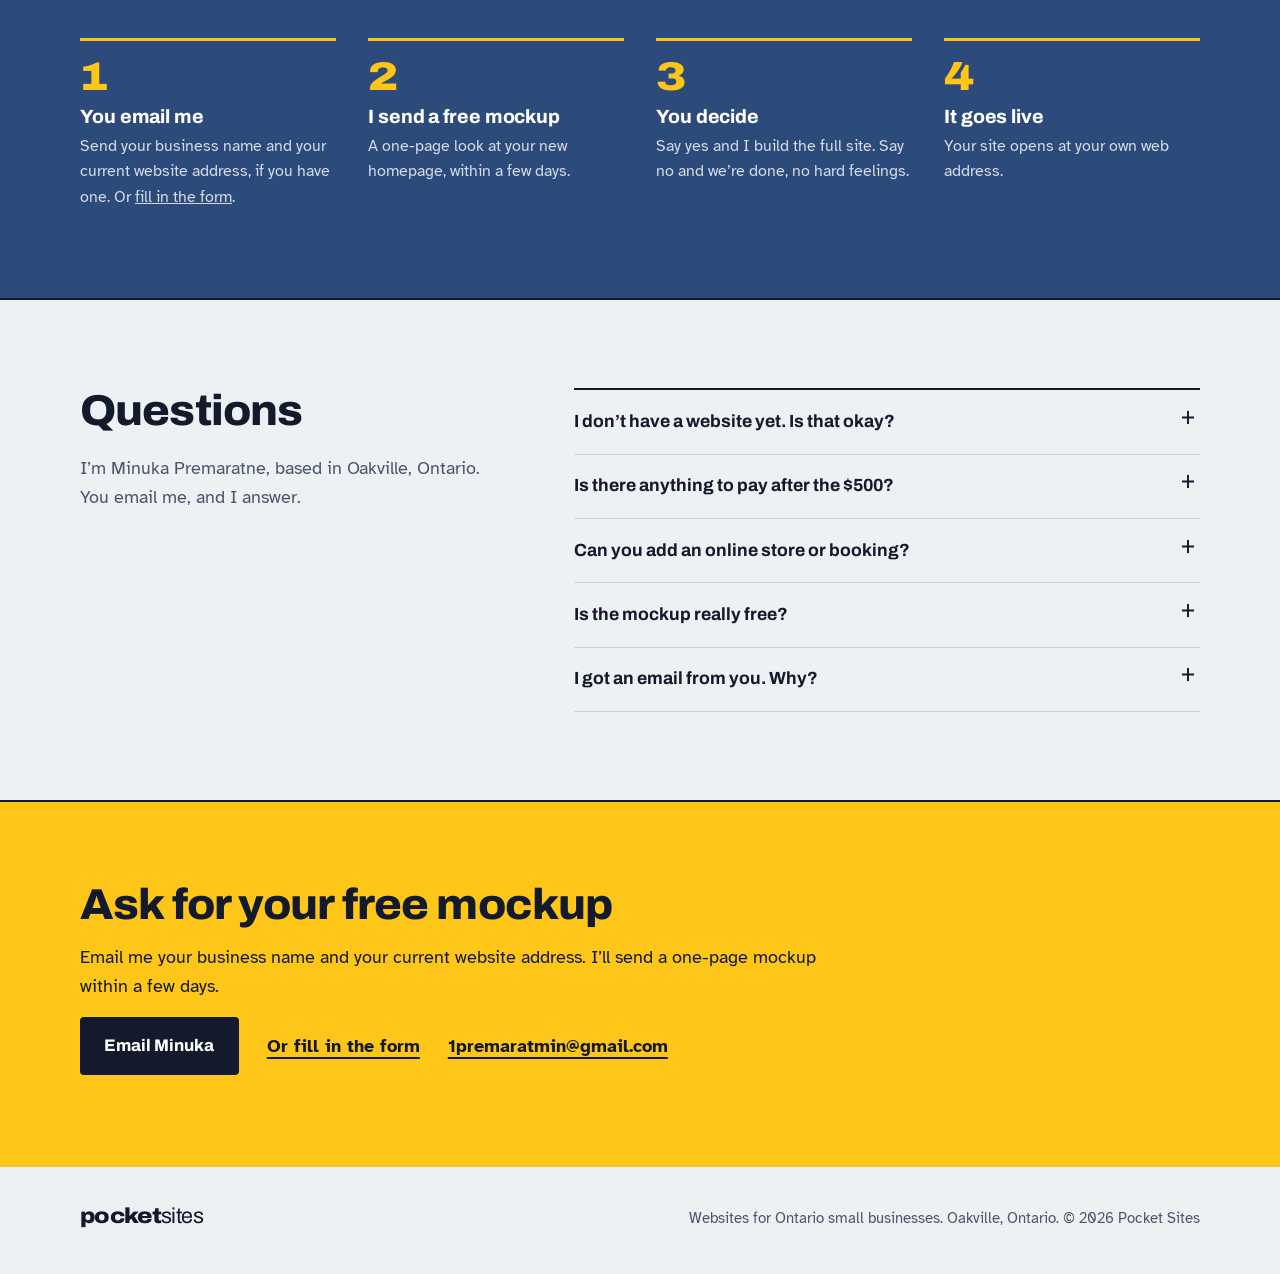
==== commit 9b9e8ac9: "Add onboarding form page and link it from the site Co-Authored-By: Claude Sonnet 5.5 <noreply@anthro" ====
--- a/index.html
+++ b/index.html
@@ -158,7 +158,7 @@
       <div class="wrap">
         <h2 id="how-h">How it works</h2>
         <ol class="steps">
-          <li><span class="n">1</span><div><h3>You email me</h3><p>Send your business name and your current website address, if you have one.</p></div></li>
+          <li><span class="n">1</span><div><h3>You email me</h3><p>Send your business name and your current website address, if you have one. Or <a href="start.html">fill in the form</a>.</p></div></li>
           <li><span class="n">2</span><div><h3>I send a free mockup</h3><p>A one-page look at your new homepage, within a few days.</p></div></li>
           <li><span class="n">3</span><div><h3>You decide</h3><p>Say yes and I build the full site. Say no and we’re done, no hard feelings.</p></div></li>
           <li><span class="n">4</span><div><h3>It goes live</h3><p>Your site opens at your own web address.</p></div></li>
@@ -201,6 +201,7 @@
         <p>Email me your business name and your current website address. I’ll send a one-page mockup within a few days.</p>
         <p class="actions">
           <a class="btn" href="mailto:1premaratmin@gmail.com?subject=Free%20mockup%20request&amp;body=Business%20name%3A%0AMy%20current%20website%20address%20(if%20any)%3A%0A">Email Minuka</a>
+          <a class="textlink" href="start.html">Or fill in the form</a>
           <a class="mail" href="mailto:1premaratmin@gmail.com">1premaratmin@gmail.com</a>
         </p>
       </div>
--- a/styles.css
+++ b/styles.css
@@ -449,6 +449,77 @@
 }
 .progress i.on { background: var(--ink); }
 .progress i.latest { transform: scaleY(1.9); background: var(--tape); box-shadow: inset 0 0 0 1.5px var(--ink); }
+
+/* ---------- onboarding form page ---------- */
+[hidden] { display: none !important; }
+
+.wrap-narrow { width: min(720px, 100% - var(--gutter) * 2); margin-inline: auto; padding: clamp(2rem, 6vw, 4rem) 0 clamp(3rem, 7vw, 5rem); }
+.form-title { font-size: clamp(2.2rem, 5.5vw, 3.6rem); }
+.formpage .lede { max-width: 46ch; }
+.formpage .fine { margin-bottom: 2rem; }
+
+fieldset { border: 0; border-top: 2px solid var(--ink); margin: 0 0 2.25rem; padding: 1rem 0 0; min-width: 0; }
+legend {
+  font-family: var(--display);
+  font-weight: 800;
+  font-stretch: 104%;
+  font-size: 1.5rem;
+  letter-spacing: -0.015em;
+  padding: 0 0.75rem 0 0;
+  float: left;
+  width: 100%;
+  margin-bottom: 1rem;
+}
+legend + * { clear: both; }
+
+.field { margin-bottom: 1.25rem; }
+.row { display: grid; grid-template-columns: 1fr 1fr; gap: 0 1.25rem; }
+label { display: block; font-weight: 700; margin-bottom: 0.3rem; }
+.need { font-weight: 400; color: var(--muted); font-size: 0.95rem; }
+.hint { display: block; color: var(--muted); font-size: 0.95rem; margin-bottom: 0.4rem; }
+
+input[type="text"], input[type="email"], input[type="tel"], select, textarea {
+  width: 100%;
+  font: inherit;
+  color: var(--ink);
+  background: var(--paper);
+  border: 2px solid var(--ink);
+  border-radius: 4px;
+  padding: 0.65rem 0.8rem;
+  min-height: 2.9rem;
+}
+textarea { resize: vertical; line-height: 1.5; }
+input:focus-visible, select:focus-visible, textarea:focus-visible { outline: 3px solid var(--denim); outline-offset: 2px; }
+input:user-invalid, select:user-invalid, textarea:user-invalid { border-color: var(--red); }
+
+.check { display: flex; gap: 0.75rem; align-items: flex-start; margin-bottom: 1rem; }
+.check input { width: 1.3rem; height: 1.3rem; margin-top: 0.25rem; accent-color: var(--ink); flex: none; }
+.check label { font-weight: 400; margin: 0; }
+
+.privacy { color: var(--muted); font-size: 0.95rem; }
+.btn-quiet { background: var(--paper); cursor: pointer; }
+.btn-quiet:hover { background: var(--sheet); }
+button.btn { cursor: pointer; font-family: var(--display); }
+.linkbtn { background: none; border: 0; padding: 0; font: inherit; font-weight: 700; cursor: pointer; text-decoration: underline; text-underline-offset: 5px; text-decoration-thickness: 2px; color: inherit; }
+
+.review:focus { outline: none; }
+.review h2 { margin-bottom: 1rem; }
+.review pre {
+  white-space: pre-wrap;
+  word-break: break-word;
+  font: inherit;
+  font-size: 1rem;
+  line-height: 1.55;
+  background: var(--paper);
+  border: 2px solid var(--ink);
+  border-radius: 4px;
+  padding: 1rem 1.1rem;
+  margin: 1.25rem 0;
+  max-height: 22rem;
+  overflow: auto;
+}
+
+@media (max-width: 560px) { .row { grid-template-columns: 1fr; } }
 
 /* ---------- sections below the story ---------- */
 .band-dark {
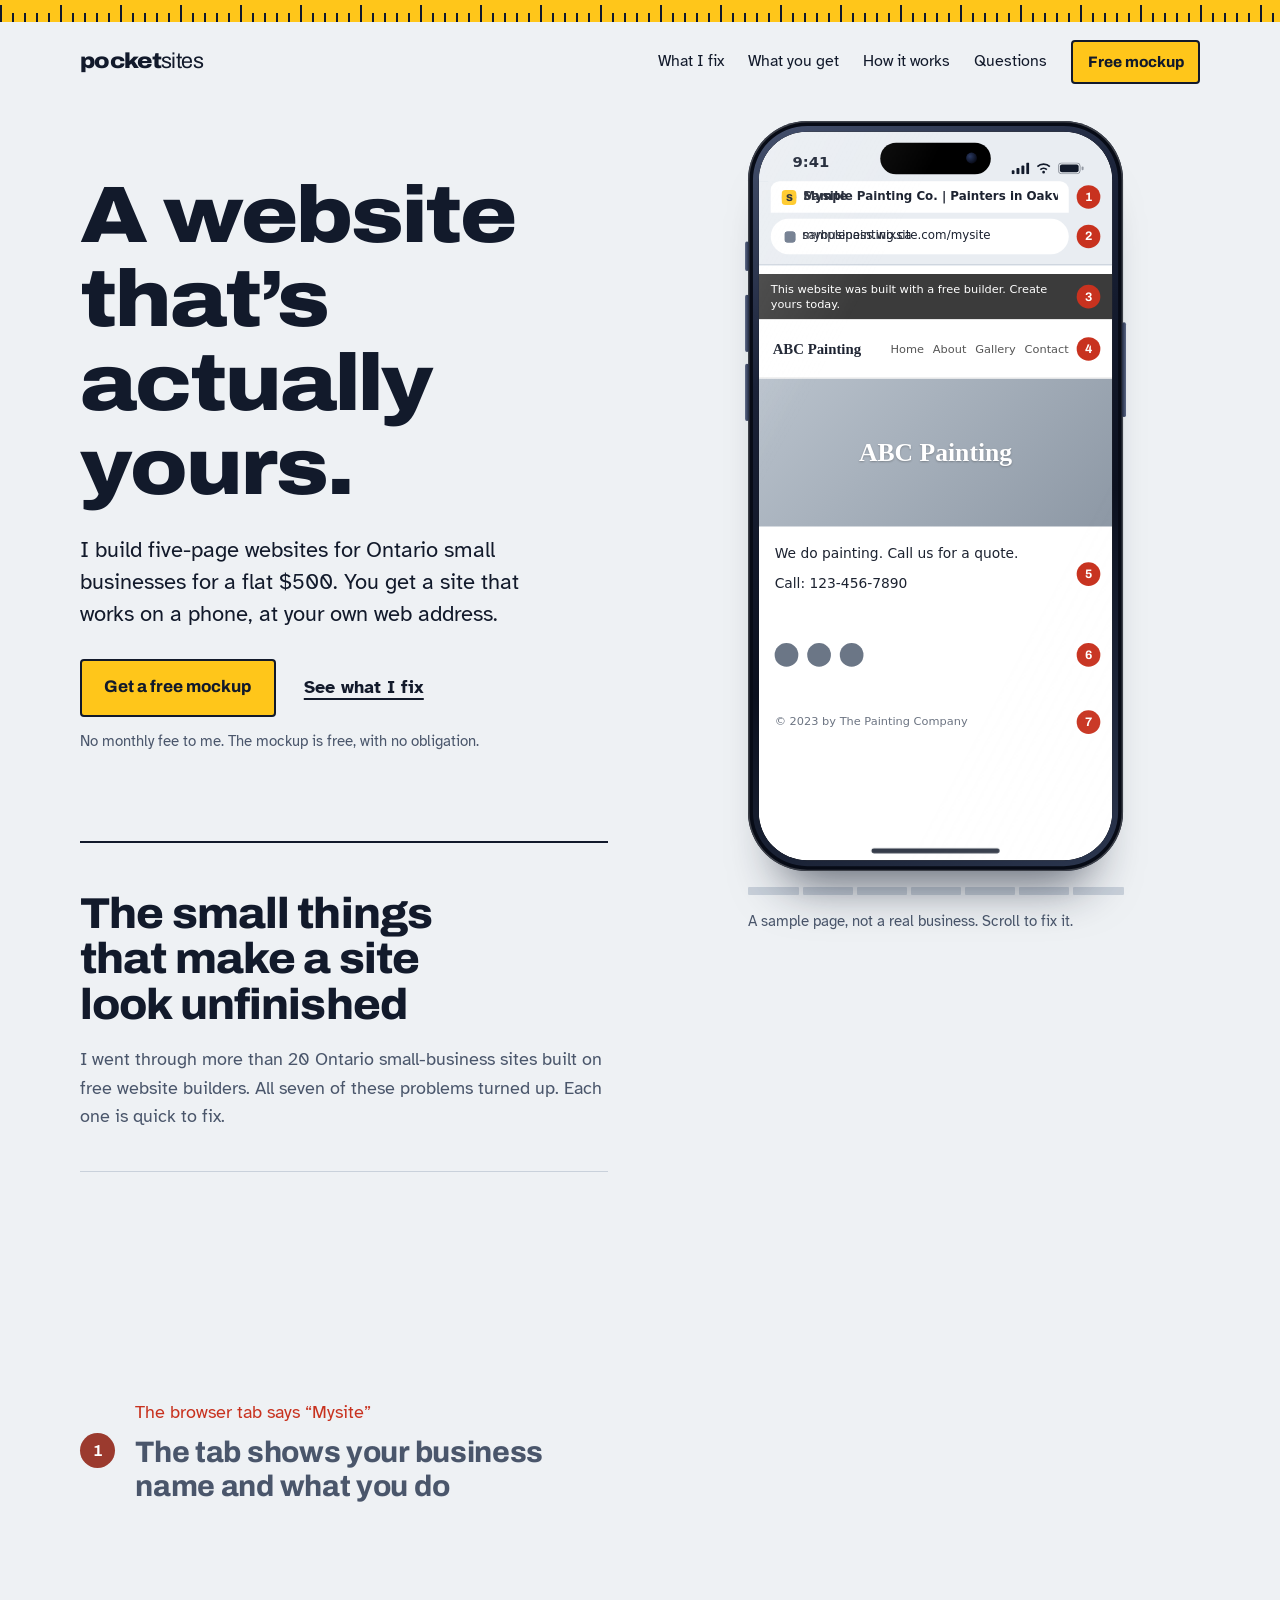
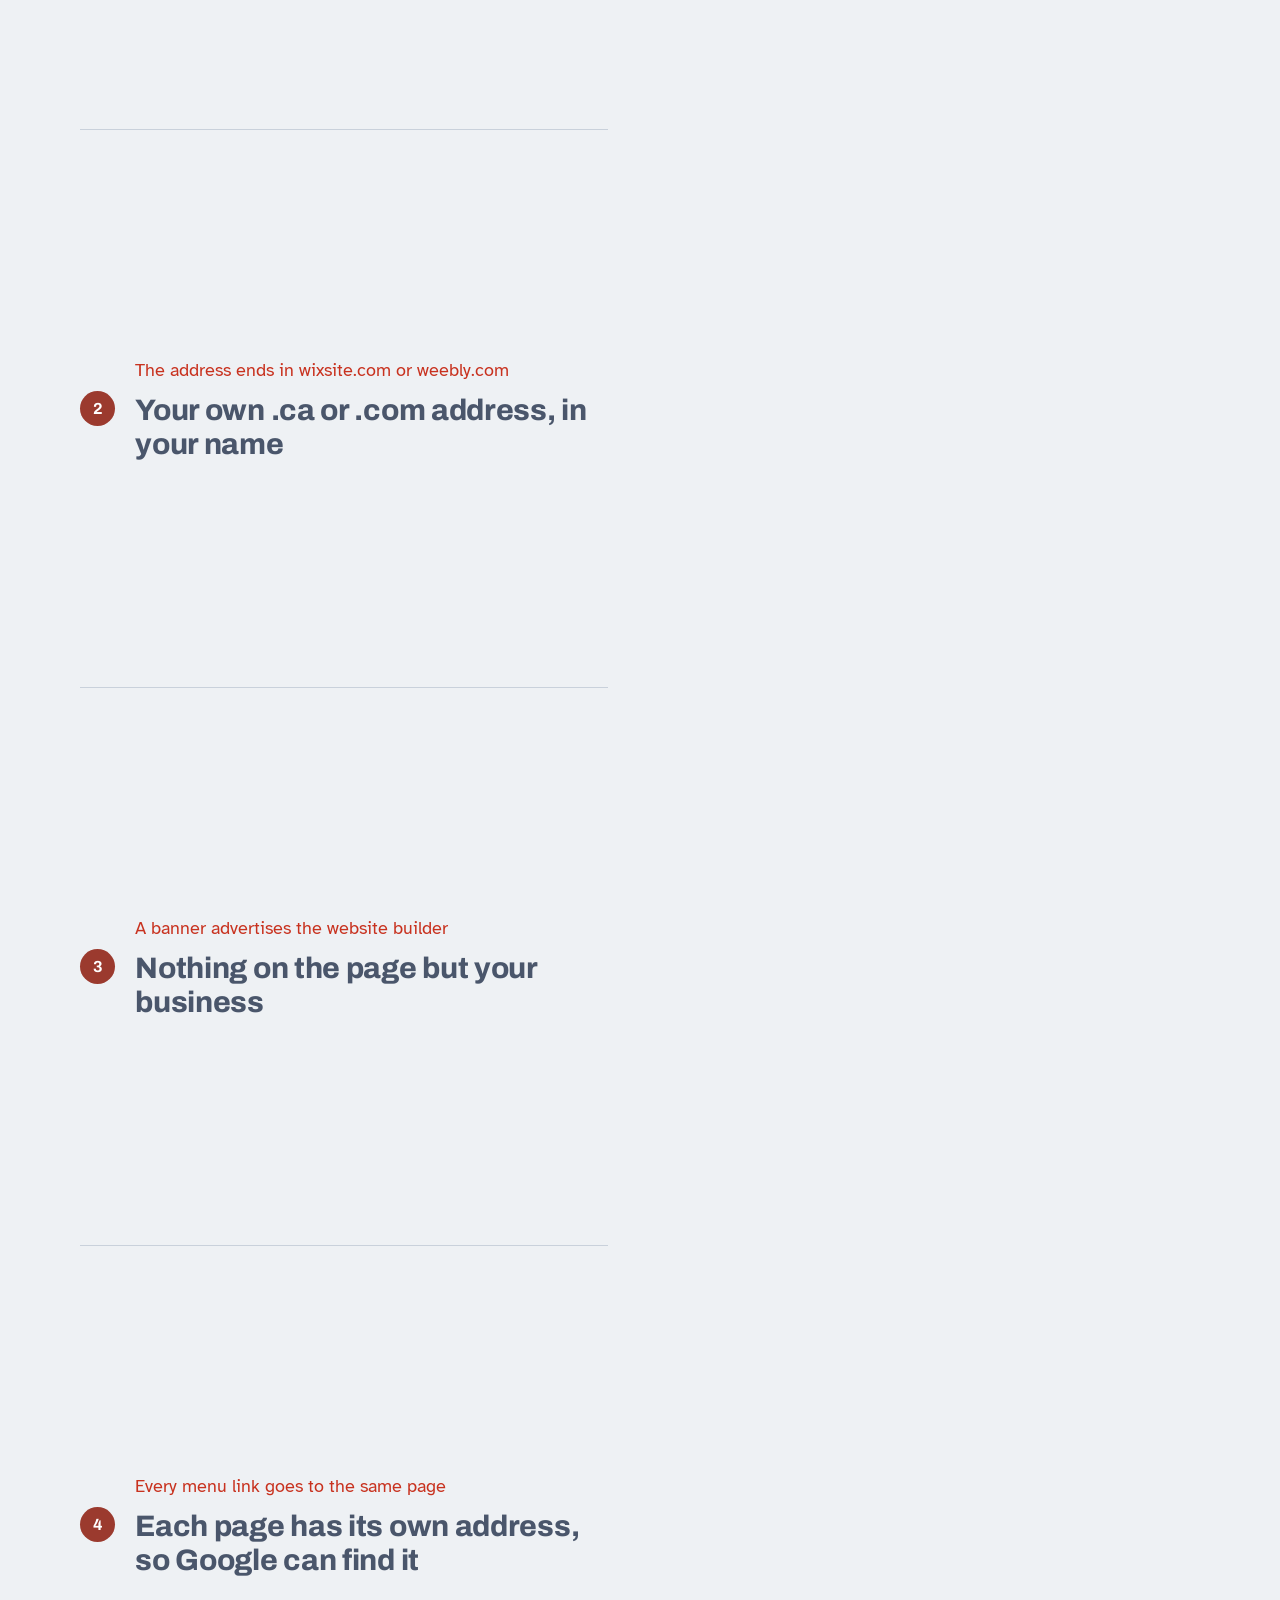
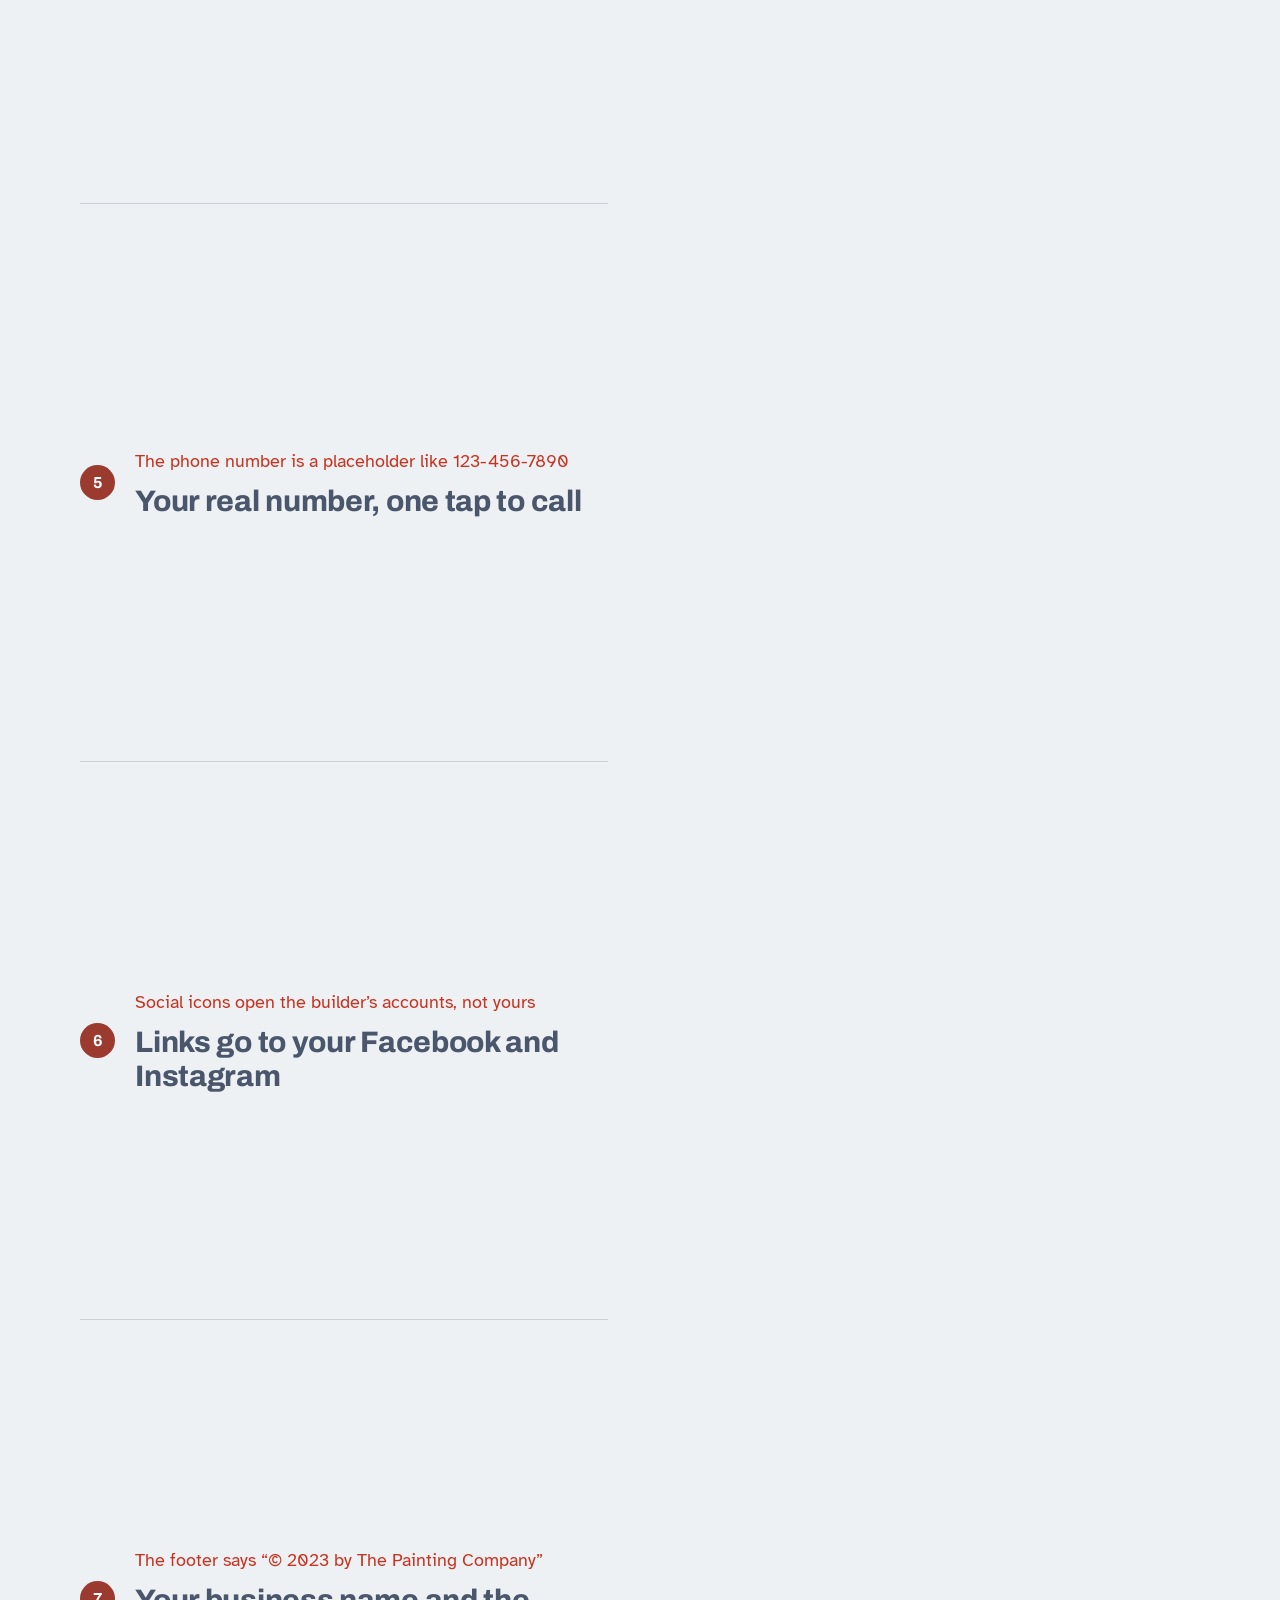
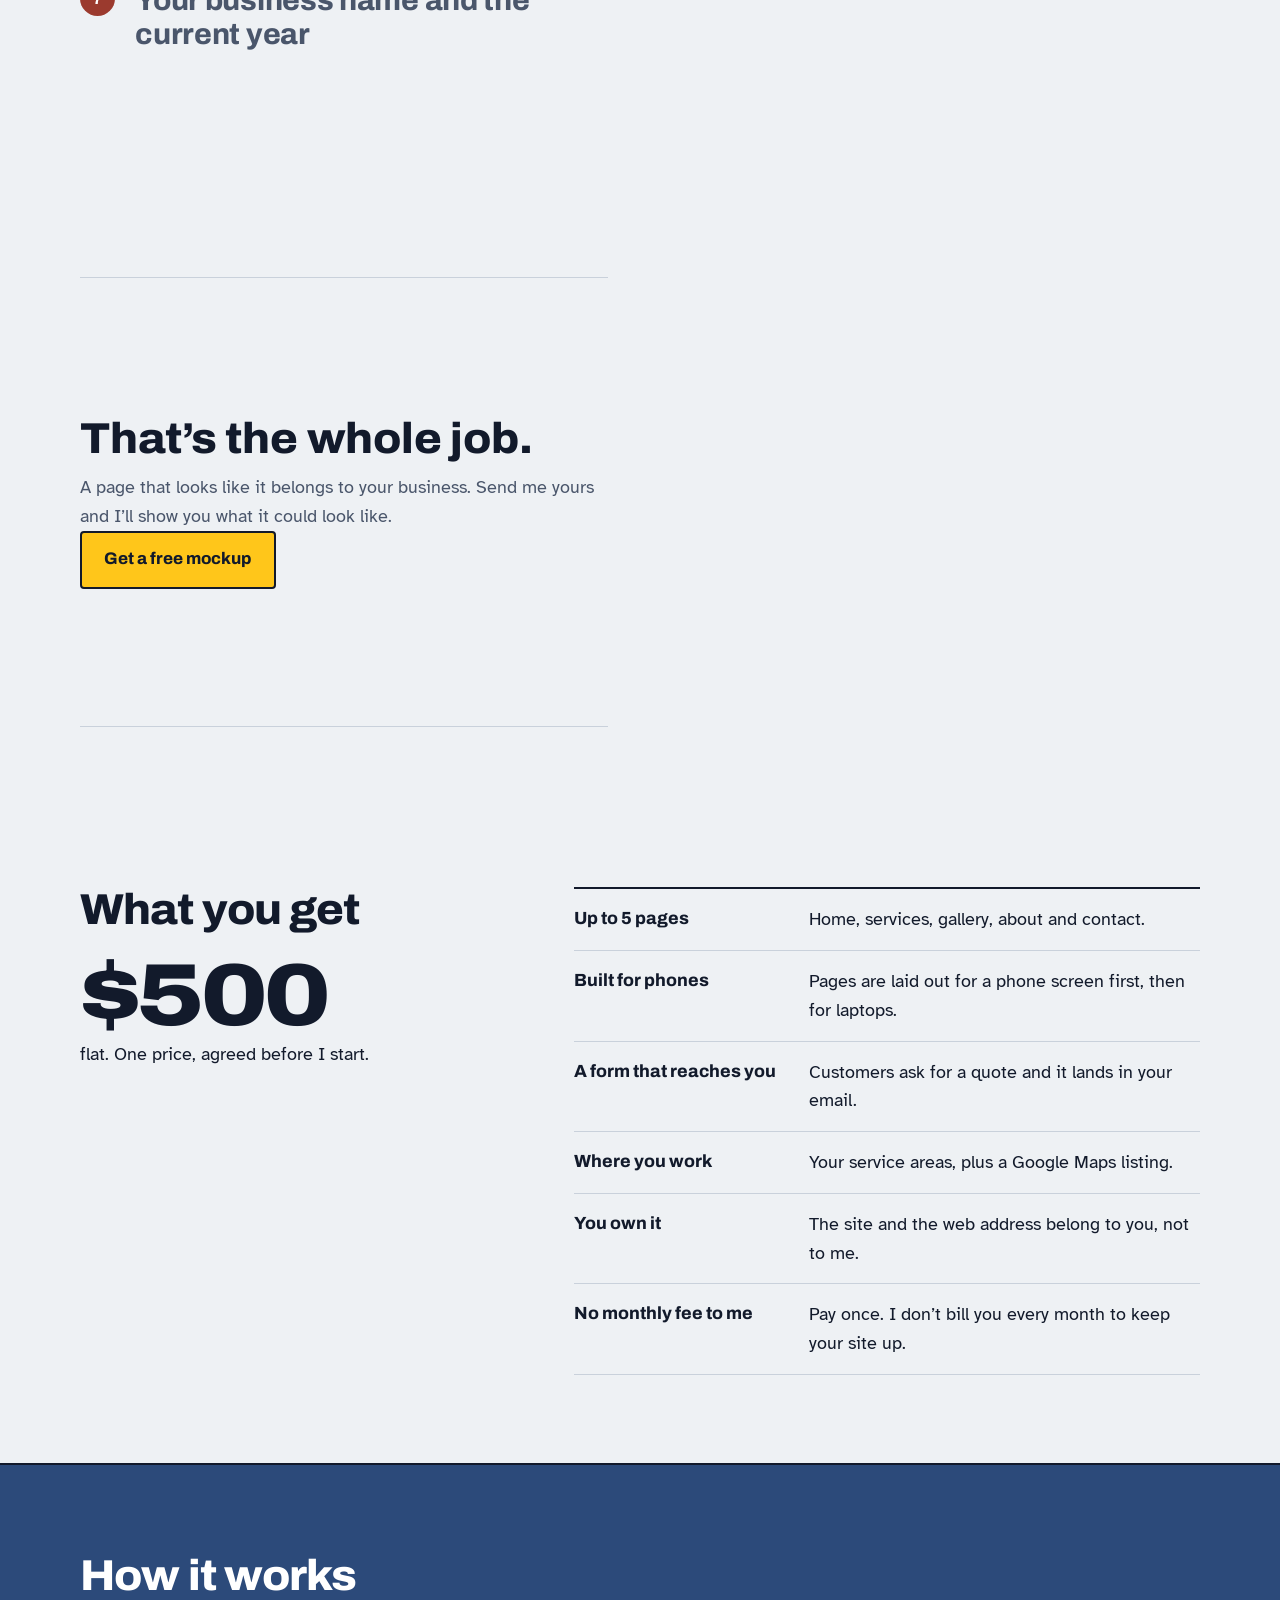
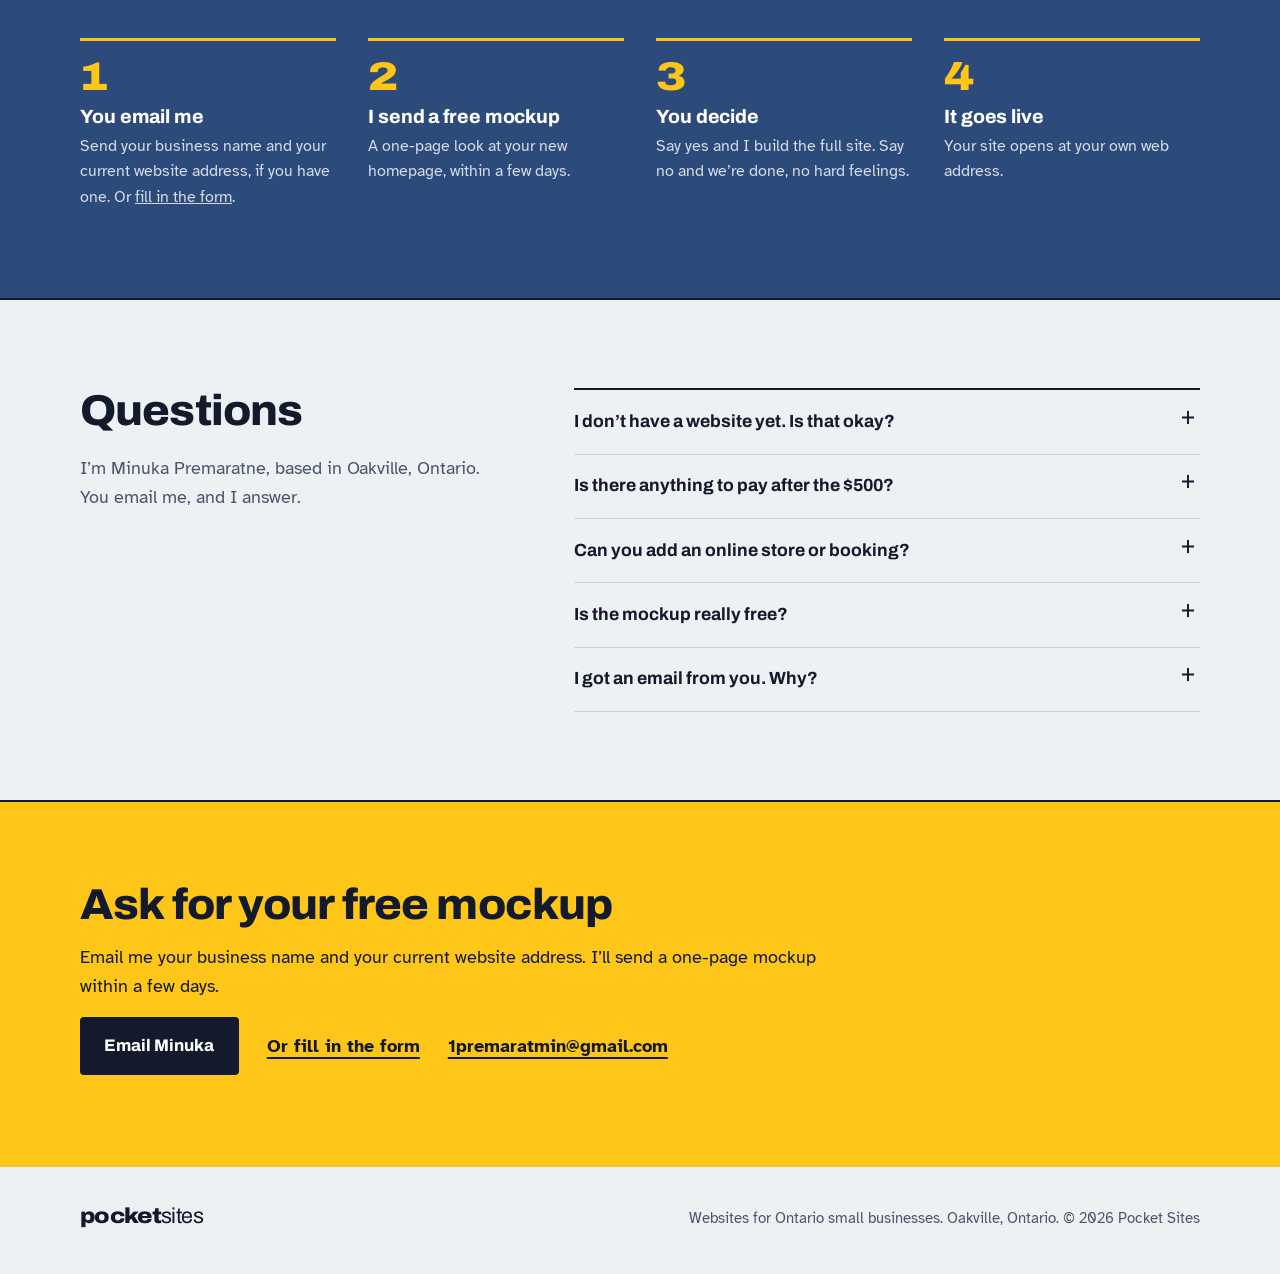
==== commit dc8566a7: "Rebuild scroll story: real phone, accurate sample site, magic cursor with fanfare, finished mobile s" ====
--- a/index.html
+++ b/index.html
@@ -11,6 +11,7 @@
   <link rel="preconnect" href="https://fonts.gstatic.com" crossorigin>
   <link href="https://fonts.googleapis.com/css2?family=Archivo:ital,wdth,wght@0,62..125,100..900;1,62..125,100..900&family=Atkinson+Hyperlegible:ital,wght@0,400;0,700;1,400&display=swap" rel="stylesheet">
   <link rel="stylesheet" href="styles.css">
+  <link rel="stylesheet" href="phone.css">
   <script>document.documentElement.className += ' js';</script>
 </head>
 <body>
@@ -28,7 +29,7 @@
   </header>
 
   <main id="top">
-    <!-- Scroll story: the phone stays pinned while the seven fixes are read, and each fix is applied to it -->
+    <!-- Scroll story: the phone stays pinned while the seven fixes are read, and a cursor applies each one -->
     <div class="story" id="story">
       <section class="hero-copy">
         <h1>A website that’s actually yours.</h1>
@@ -40,56 +41,132 @@
         <p class="fine">No monthly fee to me. The mockup is free, with no obligation.</p>
       </section>
 
-      <div class="story-phone" aria-hidden="true">
-        <div class="phone" id="phone">
-          <div class="chrome">
-            <div class="crow">
-              <div class="tab swap" data-fix="1">
-                <span class="b">Mysite</span>
-                <span class="a">Sample Painting Co. | Painters in Oakville</span>
+      <div class="story-phone" id="storyPhone" aria-hidden="true">
+        <div class="device-fit" id="deviceFit">
+          <div class="phone" id="phone">
+            <i class="sb sb-action"></i><i class="sb sb-up"></i><i class="sb sb-down"></i><i class="sb sb-power"></i>
+            <div class="bezel">
+              <div class="screen" id="screen">
+                <div class="island"></div>
+                <div class="statusbar">
+                  <span>9:41</span>
+                  <span class="sys">
+                    <svg width="18" height="12" viewBox="0 0 18 12"><rect x="0" y="8" width="3" height="4" rx="1"/><rect x="5" y="5.5" width="3" height="6.5" rx="1"/><rect x="10" y="3" width="3" height="9" rx="1"/><rect x="15" y="0" width="3" height="12" rx="1"/></svg>
+                    <svg width="17" height="12" viewBox="0 0 17 12"><path d="M8.5 11.2a1.4 1.4 0 1 0 0-2.8 1.4 1.4 0 0 0 0 2.8zM4.6 6.6a5.6 5.6 0 0 1 7.8 0l-1.2 1.3a3.8 3.8 0 0 0-5.4 0zM1.6 3.6a9.8 9.8 0 0 1 13.8 0l-1.2 1.3a8 8 0 0 0-11.4 0z"/></svg>
+                    <svg width="27" height="12" viewBox="0 0 27 12"><rect x="0.5" y="0.5" width="22" height="11" rx="3.2" fill="none" stroke="currentColor" opacity=".4"/><rect x="2" y="2" width="19" height="8" rx="2"/><rect x="24" y="4" width="2" height="4" rx="1" opacity=".4"/></svg>
+                  </span>
+                </div>
+
+                <div class="chrome">
+                  <div class="crow">
+                    <div class="tab swap" id="tabChip">
+                      <span class="b"><i class="fav"></i>Mysite</span>
+                      <span class="a"><i class="fav fav-s">S</i>Sample Painting Co. | Painters in Oakville</span>
+                    </div>
+                    <span class="mk" id="mk1" data-mk="1">1</span>
+                  </div>
+                  <div class="crow">
+                    <div class="url swap" id="urlBar">
+                      <span class="b"><i class="lock"></i>mybusiness.wixsite.com/mysite</span>
+                      <span class="a" id="urlA"><i class="lock"></i>samplepainting.ca</span>
+                    </div>
+                    <span class="mk" id="mk2" data-mk="2">2</span>
+                  </div>
+                </div>
+
+                <div class="viewport" id="viewport">
+                  <div class="page" id="page">
+
+                    <div class="rg rg-banner" id="rgBanner" style="--hb:46px;--ha:0px">
+                      <div class="face b" id="bannerText">This website was built with a free builder. Create yours today.</div>
+                      <span class="mk" id="mk3" data-mk="3">3</span>
+                    </div>
+
+                    <div class="rg rg-header" id="rgHeader" style="--hb:60px;--ha:64px">
+                      <div class="face b"><strong>ABC Painting</strong><span id="navLinks"><i>Home</i><i>About</i><i>Gallery</i><i>Contact</i></span></div>
+                      <div class="face a">
+                        <div class="logo"><i>S</i>Sample Painting Co.</div>
+                        <div class="burger" id="burger"><i></i><i></i><i></i></div>
+                      </div>
+                      <span class="mk" id="mk4" data-mk="4">4</span>
+                    </div>
+
+                    <div class="rg rg-hero" id="rgHero" style="--hb:150px;--ha:318px">
+                      <div class="face b"><span id="heroB">ABC Painting</span></div>
+                      <div class="face a">
+                        <h3>Painting for homes in Oakville and Burlington</h3>
+                        <p>Interior, exterior and cabinet painting. Free quotes.</p>
+                        <div class="hbtns"><span class="hb hb-y" id="heroCta">Request a quote</span><span class="hb hb-g">Call</span></div>
+                        <div class="swatches"><i></i><i></i><i></i><i></i><i></i></div>
+                      </div>
+                    </div>
+
+                    <div class="rg rg-contact" id="rgContact" style="--hb:96px;--ha:96px">
+                      <div class="face b"><p>We do painting. Call us for a quote.</p><p id="phoneNum">Call: 123-456-7890</p></div>
+                      <div class="face a"><div class="callcard"><div><b>Call or text</b><small>Mon to Sat, 8 to 5</small></div><span class="callbtn">Tap to call</span></div></div>
+                      <span class="mk" id="mk5" data-mk="5">5</span>
+                    </div>
+
+                    <div class="rg rg-services" id="rgServices" style="--hb:0px;--ha:216px">
+                      <div class="face a">
+                        <h4>What we paint</h4>
+                        <ul class="svc">
+                          <li><b>Interior</b><span>Walls, trim and ceilings</span></li>
+                          <li><b>Exterior</b><span>Siding, decks and fences</span></li>
+                          <li><b>Cabinets</b><span>Kitchens and vanities</span></li>
+                        </ul>
+                      </div>
+                    </div>
+
+                    <div class="rg rg-areas" id="rgAreas" style="--hb:0px;--ha:208px">
+                      <div class="face a">
+                        <h4>Where we work</h4>
+                        <div class="chips"><span>Oakville</span><span>Burlington</span><span>Milton</span></div>
+                        <div class="map"></div>
+                      </div>
+                    </div>
+
+                    <div class="rg rg-social" id="rgSocial" style="--hb:70px;--ha:76px">
+                      <div class="face b" id="socialB"><i></i><i></i><i></i></div>
+                      <div class="face a"><span class="soc"><i></i>Facebook</span><span class="soc"><i></i>Instagram</span></div>
+                      <span class="mk" id="mk6" data-mk="6">6</span>
+                    </div>
+
+                    <div class="rg rg-foot" id="rgFoot" style="--hb:70px;--ha:150px">
+                      <div class="face b" id="footB">© 2023 by The Painting Company</div>
+                      <div class="face a">
+                        <div class="logo"><i>S</i>Sample Painting Co.</div>
+                        <p>Oakville, Ontario</p>
+                        <p>Open Mon to Sat, 8 to 5</p>
+                        <p>© 2026 Sample Painting Co.</p>
+                      </div>
+                      <span class="mk" id="mk7" data-mk="7">7</span>
+                    </div>
+                  </div>
+
+                  <div class="menu-sheet" id="menuSheet">
+                    <div><b>Home</b><small>samplepainting.ca</small></div>
+                    <div><b>Services</b><small>samplepainting.ca/services</small></div>
+                    <div><b>Gallery</b><small>samplepainting.ca/gallery</small></div>
+                    <div><b>About</b><small>samplepainting.ca/about</small></div>
+                    <div><b>Contact</b><small>samplepainting.ca/contact</small></div>
+                  </div>
+
+                  <div class="callbar" id="callbar"><span class="cb-a">Call</span><span class="cb-b">Get a quote</span></div>
+                </div>
+
+                <div class="homebar"></div>
+                <div class="fx" id="fx"></div>
+                <div class="cursor" id="cursor">
+                  <i class="halo"></i><i class="spark"></i>
+                  <svg width="26" height="26" viewBox="0 0 26 26"><path d="M3 2 L3 21 L8.2 16.4 L11.6 24 L15 22.5 L11.7 15.1 L18.5 14.6 Z" fill="#fff" stroke="#121A2B" stroke-width="1.7" stroke-linejoin="round"/></svg>
+                </div>
               </div>
-              <span class="mk" data-mk="1">1</span>
-            </div>
-            <div class="crow">
-              <div class="url swap" data-fix="2">
-                <span class="b">mybusiness.wixsite.com/mysite</span>
-                <span class="a">samplepainting.ca</span>
-              </div>
-              <span class="mk" data-mk="2">2</span>
-            </div>
-          </div>
-
-          <div class="screen">
-            <div class="banner" data-fix="3">
-              <span>This website was built with a free builder. Create yours today.</span>
-              <span class="mk" data-mk="3">3</span>
-            </div>
-            <div class="t-hero">
-              <span class="swap" data-fix="1"><span class="b">ABC Painting</span><span class="a">Sample Painting Co.</span></span>
-            </div>
-            <div class="t-menu" data-fix="4">
-              <span>Home</span><span>About</span><span>Gallery</span><span>Contact</span>
-              <span class="mk" data-mk="4">4</span>
-            </div>
-            <p class="t-body">We do painting. Call us for a quote.</p>
-            <div class="t-phone swap" data-fix="5">
-              <span class="b">Call: <span class="bad">123-456-7890</span></span>
-              <span class="a"><span class="callbtn">Tap to call</span></span>
-              <span class="mk" data-mk="5">5</span>
-            </div>
-            <div class="t-social swap" data-fix="6">
-              <span class="b"><i></i><i></i><i></i></span>
-              <span class="a"><em>Facebook</em><em>Instagram</em></span>
-              <span class="mk" data-mk="6">6</span>
-            </div>
-            <div class="t-foot swap" data-fix="7">
-              <span class="b"><span class="bad">© 2023 by The Painting Company</span></span>
-              <span class="a">© 2026 Sample Painting Co.</span>
-              <span class="mk" data-mk="7">7</span>
+              <div class="glass"></div>
             </div>
           </div>
         </div>
-        <div class="progress" aria-hidden="true"><i></i><i></i><i></i><i></i><i></i><i></i><i></i></div>
+        <div class="progress"><i></i><i></i><i></i><i></i><i></i><i></i><i></i></div>
         <p class="demo-note" id="demoNote">A sample page, not a real business. Scroll to fix it.</p>
       </div>
 
--- a/styles.css
+++ b/styles.css
@@ -37,6 +37,8 @@
   border-radius: 2px;
 }
 
+[hidden] { display: none !important; }
+
 .wrap {
   width: min(1120px, 100% - var(--gutter) * 2);
   margin-inline: auto;
@@ -142,8 +144,8 @@
   width: min(1120px, 100% - var(--gutter) * 2);
   margin-inline: auto;
   display: grid;
-  grid-template-columns: minmax(0, 1.1fr) minmax(0, 0.9fr);
-  column-gap: clamp(2rem, 6vw, 5rem);
+  grid-template-columns: minmax(0, 1fr) minmax(0, 1fr);
+  column-gap: clamp(2rem, 5vw, 4rem);
 }
 
 .hero-copy {
@@ -153,19 +155,6 @@
 }
 
 .lede { font-size: 1.35rem; line-height: 1.5; margin-top: 1.5rem; max-width: 34ch; }
-.lede strong { font-weight: 700; }
-
-.story-phone {
-  grid-column: 2;
-  grid-row: 1 / span 3;
-  align-self: start;
-  position: sticky;
-  top: max(1rem, calc(50vh - 330px));
-  margin-top: clamp(1rem, 3vw, 2.5rem);
-  display: flex;
-  flex-direction: column;
-  align-items: center;
-}
 
 .fixes-head {
   grid-column: 1;
@@ -190,13 +179,9 @@
   min-height: 62vh;
   padding: 2rem 0;
   border-top: 1px solid var(--rule);
-}
-/* inactive steps stay fully legible; the active one is marked by colour, not by fading text */
-.step .now { color: var(--muted); transition: color 0.3s; }
-.step.on .now { color: var(--ink); }
-.step { border-top-color: var(--rule); transition: border-color 0.3s; }
+  transition: border-color 0.3s;
+}
 .step.on { border-top-color: var(--ink); }
-.step:not(.on) .n { background: #9b3a2e; }
 
 .step .n {
   flex: none;
@@ -205,12 +190,17 @@
   width: 2.2rem;
   height: 2.2rem;
   border-radius: 50%;
-  background: var(--red);
+  background: #9b3a2e;
   color: #fff;
   font: 700 1rem var(--display);
   align-self: center;
-}
+  transition: background-color 0.3s;
+}
+.step.on .n { background: var(--red); animation: bump 0.5s cubic-bezier(0.2, 0.9, 0.3, 1.3); }
+@keyframes bump { 40% { transform: scale(1.35); } }
+
 .step p { margin: 0; }
+
 /* the strike-through draws itself left to right as each step is reached */
 .step .was {
   display: inline;
@@ -221,8 +211,7 @@
 }
 .js .step .was { background-size: 0 2px; }
 .js .step.on .was, .js .step.done .was { background-size: 100% 2px; }
-.step.on .n { animation: bump 0.5s cubic-bezier(0.2, 0.9, 0.3, 1.3); }
-@keyframes bump { 40% { transform: scale(1.35); } }
+
 .step .now {
   font-family: var(--display);
   font-weight: 750;
@@ -230,229 +219,17 @@
   line-height: 1.15;
   margin-top: 0.5rem;
   letter-spacing: -0.01em;
-}
+  color: var(--muted);
+  transition: color 0.3s;
+}
+.step.on .now { color: var(--ink); }
+
 .step-end { min-height: 50vh; border-bottom: 1px solid var(--rule); }
 .step-end h3 { font-size: clamp(1.8rem, 3.6vw, 2.7rem); font-weight: 800; font-stretch: 104%; margin-bottom: 0.75rem; }
 .step-end p { color: var(--muted); }
 .step-end .actions { margin-bottom: 0; }
 
-.demo-note {
-  margin: 1.1rem 0 0;
-  font-size: 0.95rem;
-  color: var(--muted);
-  width: 300px;
-  min-height: 3em;
-}
-
-/* ---------- the phone ---------- */
-.phone {
-  width: 300px;
-  background: var(--ink);
-  border-radius: 38px;
-  padding: 12px;
-}
-
-.chrome {
-  background: #DCE2EA;
-  border-radius: 26px 26px 0 0;
-  padding: 10px 12px 8px;
-  font-family: system-ui, "Segoe UI", sans-serif;
-  font-size: 11px;
-  color: #29313F;
-  position: relative;
-}
-.tab {
-  background: var(--paper);
-  border-radius: 8px 8px 0 0;
-  padding: 5px 10px;
-  font-weight: 600;
-}
-.url {
-  background: var(--paper);
-  border-radius: 14px;
-  padding: 5px 10px;
-}
-.tab > span, .url > span { white-space: nowrap; overflow: hidden; text-overflow: ellipsis; min-width: 0; }
-
-.screen {
-  position: relative;
-  height: clamp(400px, calc(100vh - 240px), 500px);
-  background: var(--paper);
-  border-radius: 0 0 26px 26px;
-  overflow: hidden;
-  font-family: system-ui, "Segoe UI", sans-serif;
-  color: #222;
-}
-
-/* before/after text that crossfades when its fix lands */
-.swap { display: grid; }
-.swap > :not(.mk) { grid-area: 1 / 1; transition: opacity 0.4s, transform 0.4s; }
-.swap > .a { opacity: 0; transform: translateY(5px); }
-.swap.fixed > .b { opacity: 0; }
-.swap.fixed > .a { opacity: 1; transform: none; }
-
-/* redline markers */
-.mk {
-  position: absolute;
-  z-index: 2;
-  width: 22px;
-  height: 22px;
-  border-radius: 50%;
-  background: var(--red);
-  color: #fff;
-  font: 700 12px/22px var(--display);
-  text-align: center;
-  transition: background-color 0.3s, box-shadow 0.3s;
-}
-/* entrance: markers pop in one after another, once. After that (.ready) they only stamp when fixed. */
-.phone:not(.ready) .mk {
-  animation: pop 0.4s cubic-bezier(0.3, 1.5, 0.5, 1) backwards;
-  animation-delay: calc(var(--i, 0) * 150ms + 800ms);
-}
-@keyframes pop { from { transform: scale(0); } }
-.phone.ready .mk.fixed { animation: stamp 0.6s cubic-bezier(0.2, 0.9, 0.3, 1) both; }
-@keyframes stamp {
-  0% { transform: scale(1); }
-  30% { transform: scale(1.7) rotate(-14deg); }
-  100% { transform: scale(1) rotate(0); }
-}
-.mk[data-mk="1"] { --i: 0; } .mk[data-mk="2"] { --i: 1; } .mk[data-mk="3"] { --i: 2; }
-.mk[data-mk="4"] { --i: 3; } .mk[data-mk="5"] { --i: 4; } .mk[data-mk="6"] { --i: 5; } .mk[data-mk="7"] { --i: 6; }
-
-.mk.active { box-shadow: 0 0 0 5px rgba(200, 50, 31, 0.28); }
-.mk.fixed { background: var(--ink); font-size: 0; }
-.mk.fixed::before { content: "\2713"; font-size: 12px; }
-.mk.fixed.active { box-shadow: 0 0 0 5px rgba(18, 26, 43, 0.22); }
-
-/* chrome markers sit in line with the tab and address bar, never floating beside them */
-.crow { display: flex; align-items: center; gap: 8px; }
-.crow + .crow { margin-top: 6px; }
-.crow > .swap { flex: 1; min-width: 0; }
-.crow > .mk { position: static; flex: none; }
-
-/* page markers share one right-hand gutter and line up with the middle of their own row */
-.banner .mk, .t-menu .mk, .t-phone .mk, .t-social .mk, .t-foot .mk {
-  right: 10px;
-  top: 50%;
-  margin-top: -11px;
-}
-.t-social .mk { top: 22px; margin-top: 0; }
-.t-foot .mk { top: 33px; margin-top: 0; }
-
-.bad { text-decoration: none; }
-
-/* the page inside the phone */
-.banner {
-  position: relative;
-  background: #3b3b3b;
-  color: #fff;
-  font-size: 11px;
-  padding: 7px 40px 7px 10px;
-  max-height: 60px;
-  overflow: hidden;
-  transition: max-height 0.45s, padding 0.45s, opacity 0.3s;
-}
-.banner.fixed { max-height: 0; padding-top: 0; padding-bottom: 0; opacity: 0; }
-
-.t-hero {
-  height: 130px;
-  background: linear-gradient(135deg, #b9c2cc, #8d98a5);
-  display: grid;
-  place-items: center;
-}
-.t-hero .swap { font: 700 24px Georgia, serif; color: #fff; text-align: center; }
-.t-hero .swap > span { justify-self: center; }
-.t-hero .a { font-family: var(--display); font-weight: 800; font-size: 22px; }
-
-.t-menu {
-  position: relative;
-  display: flex;
-  gap: 14px;
-  padding: 10px 14px;
-  font-size: 12px;
-  color: #444;
-  border-bottom: 1px solid #ddd;
-}
-.t-menu > span:not(.mk) { transition: color 0.3s; }
-.t-menu.fixed > span:not(.mk) { color: var(--ink); font-family: var(--display); font-weight: 700; }
-.t-menu > span:first-child { border-radius: 3px; padding: 0 5px; margin: 0 -5px; transition: background-color 0.3s, color 0.3s; }
-.t-menu.fixed > span:first-child { background: var(--tape); }
-
-.t-body { font-size: 13px; padding: 14px 14px 0; margin: 0; max-width: none; }
-
-.t-phone { position: relative; font-size: 13px; padding: 8px 14px 0; margin: 0; }
-.callbtn {
-  display: inline-block;
-  background: var(--ink);
-  color: #fff;
-  font: 700 12px var(--display);
-  padding: 6px 12px;
-  border-radius: 4px;
-}
-
-.t-social { position: relative; padding: 22px 14px 0; }
-.t-social .b { display: flex; gap: 8px; }
-.t-social i { width: 22px; height: 22px; border-radius: 50%; background: #6b7686; display: block; }
-.t-social .a { display: flex; gap: 6px; align-items: center; }
-.t-social em {
-  font: normal 700 11px var(--display);
-  background: var(--denim);
-  color: #fff;
-  padding: 4px 10px;
-  border-radius: 12px;
-}
-
-.t-foot { position: relative; font-size: 11px; color: #666; padding: 36px 14px 0; margin: 0; }
-
-/* ---------- motion that answers the scroll ---------- */
-
-/* the phone rises into place once on load, then the markers pop in behind it */
-.phone { animation: rise 0.9s cubic-bezier(0.2, 0.8, 0.2, 1) backwards; }
-@keyframes rise { from { opacity: 0; translate: 0 28px; } }
-
-/* a yellow highlighter sweep crosses each element the moment its fix lands */
-.tab, .url, .banner, .t-menu, .t-phone, .t-social, .t-foot { position: relative; }
-.flash::after {
-  content: "";
-  position: absolute;
-  inset: 0;
-  border-radius: inherit;
-  background: var(--tape);
-  pointer-events: none;
-  z-index: 1;
-  transform-origin: left center;
-  animation: sweep 0.95s cubic-bezier(0.3, 0.7, 0.2, 1) both;
-}
-@keyframes sweep {
-  0% { transform: scaleX(0); opacity: 0.6; }
-  45% { transform: scaleX(1); opacity: 0.6; }
-  100% { transform: scaleX(1); opacity: 0; }
-}
-
-/* new things arrive with a little spring instead of just appearing */
-.swap > .a { transition-timing-function: cubic-bezier(0.2, 0.8, 0.2, 1); }
-.t-hero .swap > .a { transform: translateY(8px) scale(0.94); }
-.t-hero .swap.fixed > .a { transform: none; }
-.t-phone.fixed .callbtn { animation: spring 0.6s cubic-bezier(0.2, 1.4, 0.4, 1) 0.15s backwards; }
-.t-social.fixed .a em { animation: spring 0.55s cubic-bezier(0.2, 1.4, 0.4, 1) backwards; }
-.t-social.fixed .a em:nth-child(2) { animation-delay: 0.12s; }
-@keyframes spring { from { opacity: 0; transform: translateY(10px) scale(0.7); } }
-
-/* tape-measure progress under the phone: seven ticks that fill as fixes land */
-.progress { display: flex; gap: 4px; width: 300px; margin-top: 1rem; }
-.progress i {
-  flex: 1;
-  height: 8px;
-  background: var(--rule);
-  border-radius: 1px;
-  transition: background-color 0.3s, transform 0.4s cubic-bezier(0.2, 1.4, 0.4, 1);
-}
-.progress i.on { background: var(--ink); }
-.progress i.latest { transform: scaleY(1.9); background: var(--tape); box-shadow: inset 0 0 0 1.5px var(--ink); }
-
 /* ---------- onboarding form page ---------- */
-[hidden] { display: none !important; }
-
 .wrap-narrow { width: min(720px, 100% - var(--gutter) * 2); margin-inline: auto; padding: clamp(2rem, 6vw, 4rem) 0 clamp(3rem, 7vw, 5rem); }
 .form-title { font-size: clamp(2.2rem, 5.5vw, 3.6rem); }
 .formpage .lede { max-width: 46ch; }
@@ -637,20 +414,6 @@
   .story { display: block; }
   .hero-copy { padding-bottom: 1.5rem; }
 
-  .story-phone {
-    top: 0;
-    z-index: 6;
-    margin: 0 calc(var(--gutter) * -1);
-    padding: 0.5rem var(--gutter) 0;
-    height: 392px;
-    overflow: hidden;
-    background: var(--sheet);
-    border-bottom: 1px solid var(--rule);
-  }
-  .phone { transform: scale(0.6); transform-origin: top center; margin-bottom: -250px; }
-  .screen { height: 500px; }
-  .demo-note { text-align: center; min-height: 0; margin-top: 0.5rem; }
-
   .step { min-height: 55vh; }
   .split { grid-template-columns: 1fr; }
   .steps { grid-template-columns: repeat(2, minmax(0, 1fr)); }
@@ -664,7 +427,6 @@
 
 @media (prefers-reduced-motion: reduce) {
   html { scroll-behavior: auto; }
-  .phone, .phone .mk, .phone.ready .mk.fixed, .step.on .n, .flash::after,
-  .t-phone.fixed .callbtn, .t-social.fixed .a em { animation: none !important; }
-  .btn, .step .now, .step .was, .swap > :not(.mk), .banner, .mk, .progress i, .t-menu > span { transition: none; }
-}
+  .step.on .n { animation: none; }
+  .btn, .step, .step .now, .step .was, .step .n { transition: none; }
+}
--- a/phone.css
+++ b/phone.css
@@ -0,0 +1,336 @@
+/* The pinned phone, the sample site inside it, and the cursor that fixes it.
+   Everything inside .phone is laid out at a fixed 380 x 760 and scaled as one piece (--s). */
+
+.story-phone {
+  grid-column: 2;
+  grid-row: 1 / span 3;
+  align-self: start;
+  position: sticky;
+  top: 18px;
+  margin-top: clamp(0.25rem, 1.5vw, 1.25rem);
+  display: flex;
+  flex-direction: column;
+  align-items: center;
+  --s: 1;
+}
+
+.device-fit {
+  position: relative;
+  width: calc(380px * var(--s));
+  height: calc(760px * var(--s));
+}
+
+.phone {
+  position: absolute;
+  left: 0;
+  top: 0;
+  width: 380px;
+  height: 760px;
+  transform: scale(var(--s));
+  transform-origin: 0 0;
+  border-radius: 60px;
+  padding: 11px;
+  background: linear-gradient(150deg, #46526f 0%, #1a2238 28%, #0b101e 60%, #2c3750 100%);
+  box-shadow:
+    inset 0 0 0 1.5px rgba(255, 255, 255, 0.22),
+    inset 0 0 0 5px #070b16,
+    0 46px 50px -34px rgba(18, 26, 43, 0.65);
+  animation: rise 0.9s cubic-bezier(0.2, 0.8, 0.2, 1) backwards;
+}
+@keyframes rise { from { opacity: 0; translate: 0 28px; } }
+
+/* hardware buttons */
+.sb { position: absolute; width: 4px; border-radius: 2px; background: linear-gradient(90deg, #5a6685, #232c44); }
+.sb-action { left: -3px; top: 122px; height: 30px; }
+.sb-up { left: -3px; top: 176px; height: 58px; }
+.sb-down { left: -3px; top: 246px; height: 58px; }
+.sb-power { right: -3px; top: 204px; height: 96px; background: linear-gradient(270deg, #5a6685, #232c44); }
+
+.bezel { position: relative; width: 100%; height: 100%; border-radius: 49px; overflow: hidden; background: #000; }
+.screen {
+  position: absolute;
+  inset: 0;
+  background: #fff;
+  border-radius: 49px;
+  overflow: hidden;
+  font-family: system-ui, -apple-system, "Segoe UI", Roboto, sans-serif;
+  color: #1c2230;
+}
+
+.island { position: absolute; top: 11px; left: 50%; width: 112px; height: 32px; margin-left: -56px; border-radius: 20px; background: #000; z-index: 9; }
+.island::after { content: ""; position: absolute; right: 14px; top: 10px; width: 11px; height: 11px; border-radius: 50%; background: radial-gradient(circle at 35% 35%, #2b3a63, #0a0e1c 70%); }
+
+.statusbar {
+  position: absolute;
+  top: 0; left: 0; right: 0;
+  height: 50px;
+  display: flex;
+  align-items: flex-end;
+  justify-content: space-between;
+  padding: 0 28px 7px 34px;
+  background: #E9EDF2;
+  color: #121A2B;
+  font-weight: 600;
+  font-size: 15px;
+  z-index: 6;
+}
+.sys { display: flex; align-items: center; gap: 6px; }
+.sys svg { fill: currentColor; }
+
+/* browser bar */
+.chrome {
+  position: absolute;
+  top: 50px; left: 0; right: 0;
+  background: #E9EDF2;
+  padding: 0 12px 10px;
+  border-bottom: 1px solid #cdd4de;
+  z-index: 6;
+  font-size: 12px;
+}
+.crow { display: flex; align-items: center; gap: 8px; }
+.crow + .crow { margin-top: 6px; }
+.crow > .swap { flex: 1; min-width: 0; position: relative; }
+.tab { background: #fff; border-radius: 9px 9px 0 0; height: 32px; padding: 0 11px; font-weight: 600; }
+.url { background: #fff; border-radius: 18px; height: 36px; padding: 0 14px; }
+.swap { display: grid; }
+.swap > span { grid-area: 1 / 1; display: flex; align-items: center; gap: 7px; min-width: 0; white-space: nowrap; overflow: hidden; text-overflow: ellipsis; transition: opacity 0.4s, transform 0.5s cubic-bezier(0.2, 0.8, 0.2, 1); }
+.swap > .a { opacity: 0; transform: translateY(6px); }
+.swap.fixed > .b, .swap.typing > .b { opacity: 0; }
+.swap.fixed > .a, .swap.typing > .a { opacity: 1; transform: none; }
+.fav { flex: none; width: 15px; height: 15px; border-radius: 50%; background: #9aa5b5; }
+.fav-s { border-radius: 4px; background: var(--tape); color: var(--ink); font: 800 10px/15px var(--display); text-align: center; }
+.lock { flex: none; width: 11px; height: 11px; border-radius: 3px; background: #6b778a; }
+.url .a.caret::after { content: ""; width: 1.5px; height: 15px; background: var(--ink); margin-left: -4px; animation: blink 0.8s steps(2) infinite; }
+@keyframes blink { 50% { opacity: 0; } }
+
+/* the page inside the browser */
+.viewport { position: absolute; top: 144px; left: 0; right: 0; bottom: 0; overflow: hidden; background: #fff; }
+.page { position: absolute; top: 0; left: 0; right: 0; transform: translateY(var(--py, 0px)); transition: transform 3.2s cubic-bezier(0.45, 0, 0.2, 1); }
+
+.page.fast { transition-duration: 0.6s; }
+.rg-header > .b i { font-style: normal; }
+.rg {
+  position: relative;
+  overflow: hidden;
+  height: var(--hb);
+  transition: height 0.8s cubic-bezier(0.2, 0.8, 0.2, 1);
+}
+.rg.fixed { height: var(--ha); }
+.rg > .face {
+  position: absolute;
+  left: 0; right: 0; top: 0;
+  height: 100%;
+  transition: opacity 0.45s, transform 0.7s cubic-bezier(0.2, 0.8, 0.2, 1);
+}
+.rg > .a { opacity: 0; transform: translateY(14px); }
+.rg.fixed > .a { opacity: 1; transform: none; }
+.rg.fixed > .b { opacity: 0; }
+
+/* --- before: a typical free-builder page --- */
+.rg-banner > .b { background: #3b3b3b; color: #fff; font-size: 11.5px; padding: 0 46px 0 12px; display: flex; align-items: center; line-height: 1.3; }
+.rg-header > .b { background: #fff; border-bottom: 1px solid #d9d9d9; padding: 0 14px; display: flex; align-items: center; justify-content: space-between; font-family: Georgia, "Times New Roman", serif; }
+.rg-header > .b strong { font-size: 15px; }
+.rg-header > .b span { display: flex; gap: 9px; font: 11.5px system-ui, sans-serif; color: #555; padding-right: 30px; }
+.rg-hero > .b { background: linear-gradient(135deg, #b9c2cc, #8d98a5); display: grid; place-items: center; }
+.rg-hero > .b span { font: 700 26px Georgia, serif; color: #fff; text-shadow: 0 1px 2px rgba(0,0,0,.25); }
+.rg-contact > .b { padding: 16px 16px 0; font-size: 14px; }
+.rg-contact > .b p { margin: 0 0 8px; max-width: none; }
+.rg-social > .b { padding: 22px 16px 0; display: flex; gap: 9px; }
+.rg-social > .b i { width: 24px; height: 24px; border-radius: 50%; background: #6b7686; display: block; }
+.rg-foot > .b { padding: 22px 16px 0; font-size: 11.5px; color: #6c7482; }
+
+/* --- after: a proper mobile site for the sample business --- */
+.rg-header > .a { background: #fff; border-bottom: 2px solid var(--ink); padding: 0 14px; display: flex; align-items: center; justify-content: space-between; }
+.logo { display: flex; align-items: center; gap: 9px; font: 800 15.5px/1 var(--display); color: var(--ink); letter-spacing: -0.01em; }
+.logo i { width: 28px; height: 28px; border-radius: 7px; background: var(--tape); display: grid; place-items: center; font: 850 15px var(--display); font-style: normal; }
+.burger { width: 40px; height: 40px; border-radius: 9px; border: 2px solid var(--ink); display: grid; place-content: center; gap: 4px; }
+.burger i { display: block; width: 18px; height: 2.5px; background: var(--ink); border-radius: 2px; }
+
+.rg-hero > .a { background: var(--denim); color: #fff; padding: 24px 18px 0; overflow: hidden; }
+.rg-hero > .a h3 { font: 850 29px/1.04 var(--display); font-stretch: 108%; letter-spacing: -0.02em; max-width: 12em; }
+.rg-hero > .a p { font-size: 14.5px; line-height: 1.45; margin: 12px 0 16px; max-width: 26em; color: #E3E9F3; }
+.hbtns { display: flex; gap: 10px; }
+.hb { display: inline-block; font: 800 14px var(--display); padding: 12px 16px; border-radius: 8px; }
+.hb-y { background: var(--tape); color: var(--ink); }
+.hb-g { border: 2px solid rgba(255,255,255,.7); color: #fff; padding: 10px 16px; }
+.swatches { position: absolute; right: -6px; bottom: -14px; display: flex; transform: rotate(-8deg); }
+.swatches i { width: 54px; height: 108px; border-radius: 9px; margin-left: -16px; border: 3px solid #fff; display: block; box-shadow: 0 3px 0 rgba(0,0,0,.12); }
+.swatches i:nth-child(1) { background: #FFC61A; transform: rotate(-10deg); }
+.swatches i:nth-child(2) { background: #F2EFE9; transform: rotate(-4deg); }
+.swatches i:nth-child(3) { background: #C8321F; transform: rotate(2deg); }
+.swatches i:nth-child(4) { background: #5C7FB5; transform: rotate(8deg); }
+.swatches i:nth-child(5) { background: #121A2B; transform: rotate(14deg); }
+
+.rg-contact > .a { padding: 14px 16px; background: #fff; }
+.callcard { display: flex; align-items: center; justify-content: space-between; gap: 12px; border: 2px solid var(--ink); border-radius: 12px; padding: 14px; }
+.callcard b { display: block; font: 800 16px var(--display); color: var(--ink); }
+.callcard small { color: #5a6577; font-size: 12.5px; }
+.callbtn { display: inline-block; background: var(--ink); color: #fff; font: 800 13.5px var(--display); padding: 11px 15px; border-radius: 8px; white-space: nowrap; }
+
+.rg-services > .a, .rg-areas > .a { padding: 8px 16px 0; background: #fff; }
+.rg h4 { margin: 0 0 8px; font: 850 19px/1.1 var(--display); color: var(--ink); letter-spacing: -0.01em; }
+.svc { list-style: none; margin: 0; padding: 0; }
+.svc li { display: flex; justify-content: space-between; align-items: baseline; gap: 12px; padding: 13px 0; border-top: 1px solid #d5dbe4; font-size: 14px; }
+.svc b { font: 800 15.5px var(--display); color: var(--ink); }
+.svc span { color: #5a6577; text-align: right; }
+.chips { display: flex; flex-wrap: wrap; gap: 7px; margin: 4px 0 12px; }
+.chips span { background: #E9EDF2; border-radius: 16px; padding: 6px 12px; font: 700 12.5px var(--display); color: var(--ink); }
+.map {
+  height: 104px; border-radius: 12px; position: relative; overflow: hidden;
+  background:
+    linear-gradient(90deg, transparent 49%, #fff 49% 51%, transparent 51%) 0 0 / 60px 60px,
+    linear-gradient(0deg, transparent 47%, #fff 47% 53%, transparent 53%) 0 0 / 60px 52px,
+    #d6e1ec;
+}
+.map::after { content: ""; position: absolute; left: 50%; top: 42%; width: 22px; height: 22px; margin: -11px 0 0 -11px; border-radius: 50% 50% 50% 0; transform: rotate(-45deg); background: var(--red); border: 3px solid #fff; box-shadow: 0 2px 0 rgba(0,0,0,.15); }
+
+.rg-social > .a { padding: 20px 16px 0; display: flex; gap: 10px; background: #fff; }
+.soc { display: inline-flex; align-items: center; gap: 8px; border: 2px solid var(--ink); border-radius: 22px; padding: 7px 14px 7px 8px; font: 800 13px var(--display); color: var(--ink); }
+.soc i { width: 22px; height: 22px; border-radius: 50%; background: var(--denim); display: block; }
+.soc:nth-child(2) i { background: var(--red); }
+
+.rg-foot > .a { background: var(--ink); color: #D5DBE5; padding: 20px 16px 0; font-size: 12.5px; line-height: 1.5; }
+.rg-foot > .a .logo { color: #fff; margin-bottom: 10px; }
+.rg-foot > .a p { margin: 0 0 4px; max-width: none; }
+
+.callbar {
+  position: absolute; left: 0; right: 0; bottom: 0; z-index: 4;
+  height: 84px; padding: 11px 14px 30px; display: flex; gap: 10px;
+  background: #fff; border-top: 1px solid #d3dae3;
+  transform: translateY(100%);
+  transition: transform 0.7s cubic-bezier(0.2, 0.9, 0.3, 1.1);
+}
+.callbar.fixed { transform: none; }
+.callbar span { flex: 1; text-align: center; font: 800 14px var(--display); padding: 11px 0; border-radius: 9px; }
+.callbar .cb-a { background: var(--ink); color: #fff; }
+.callbar .cb-b { background: var(--tape); color: var(--ink); }
+
+.menu-sheet {
+  position: absolute; left: 0; right: 0; top: 64px; z-index: 5;
+  background: #fff; border-bottom: 2px solid var(--ink);
+  padding: 0 16px;
+  max-height: 0;
+  overflow: hidden;
+  border-bottom-width: 0;
+  transition: max-height 0.55s cubic-bezier(0.2, 0.9, 0.3, 1), border-bottom-width 0.1s 0.45s;
+}
+.menu-sheet.open { max-height: 330px; border-bottom-width: 2px; box-shadow: 0 24px 30px -18px rgba(18, 26, 43, 0.45); }
+.menu-sheet div { display: flex; justify-content: space-between; align-items: baseline; padding: 11px 0; border-top: 1px solid #d5dbe4; }
+.menu-sheet div:first-child { border-top: 0; }
+.menu-sheet b { font: 800 16px var(--display); color: var(--ink); }
+.menu-sheet small { color: #5a6577; font-size: 12px; }
+
+.homebar { position: absolute; left: 50%; bottom: 7px; width: 130px; height: 5px; margin-left: -65px; border-radius: 3px; background: rgba(18, 26, 43, 0.85); z-index: 12; }
+.glass { position: absolute; inset: 0; border-radius: 49px; z-index: 15; pointer-events: none; background: linear-gradient(118deg, rgba(255,255,255,.17) 0%, rgba(255,255,255,0) 26%, rgba(255,255,255,0) 72%, rgba(255,255,255,.07) 100%); }
+
+/* ---------- red markers ---------- */
+.mk {
+  position: absolute;
+  z-index: 3;
+  width: 24px; height: 24px;
+  border-radius: 50%;
+  background: var(--red);
+  color: #fff;
+  font: 700 12.5px/24px var(--display);
+  text-align: center;
+  transition: background-color 0.3s, box-shadow 0.3s, opacity 0.5s;
+}
+.rg > .mk { right: 12px; top: 50%; margin-top: -12px; }
+.rg-social > .mk { top: 22px; margin-top: 0; }
+.rg-foot > .mk { top: 20px; margin-top: 0; }
+.crow > .mk { position: static; flex: none; }
+.phone:not(.ready) .mk { animation: pop 0.4s cubic-bezier(0.3, 1.5, 0.5, 1) backwards; animation-delay: calc(var(--i, 0) * 150ms + 800ms); }
+@keyframes pop { from { transform: scale(0); } }
+.mk[data-mk="1"] { --i: 0; } .mk[data-mk="2"] { --i: 1; } .mk[data-mk="3"] { --i: 2; } .mk[data-mk="4"] { --i: 3; }
+.mk[data-mk="5"] { --i: 4; } .mk[data-mk="6"] { --i: 5; } .mk[data-mk="7"] { --i: 6; }
+.mk.active { box-shadow: 0 0 0 5px rgba(200, 50, 31, 0.28); }
+.mk.fixed { background: var(--ink); font-size: 0; box-shadow: 0 0 0 5px rgba(18, 26, 43, 0.15); }
+.mk.fixed::before { content: "\2713"; font-size: 13px; }
+.phone.ready .mk.fixed { animation: stamp 0.6s cubic-bezier(0.2, 0.9, 0.3, 1) both; }
+@keyframes stamp { 0% { transform: scale(1); } 30% { transform: scale(1.7) rotate(-14deg); } 100% { transform: scale(1) rotate(0); } }
+.mk.gone { opacity: 0; pointer-events: none; }
+
+/* highlighter sweep over whatever just got fixed */
+.flash::after {
+  content: "";
+  position: absolute; inset: 0;
+  z-index: 2;
+  background: var(--tape);
+  pointer-events: none;
+  border-radius: inherit;
+  transform-origin: left center;
+  animation: sweep 1s cubic-bezier(0.3, 0.7, 0.2, 1) both;
+}
+@keyframes sweep {
+  0% { transform: scaleX(0); opacity: 0.55; }
+  45% { transform: scaleX(1); opacity: 0.55; }
+  100% { transform: scaleX(1); opacity: 0; }
+}
+
+/* ---------- the magic cursor and its fanfare ---------- */
+.cursor {
+  position: absolute; left: 0; top: 0; z-index: 30;
+  width: 26px; height: 26px;
+  pointer-events: none;
+  transform: translate(var(--cx, 290px), var(--cy, 560px));
+  transition: transform 0.95s cubic-bezier(0.3, 0.8, 0.2, 1), opacity 0.3s;
+  opacity: 0;
+}
+.cursor.on { opacity: 1; }
+.cursor svg { position: relative; z-index: 2; filter: drop-shadow(0 3px 3px rgba(0,0,0,.28)); transition: transform 0.12s; transform-origin: 3px 2px; }
+.cursor.press svg { transform: scale(0.78); }
+.cursor .halo { position: absolute; left: -22px; top: -22px; width: 48px; height: 48px; border-radius: 50%; background: radial-gradient(circle, rgba(255,198,26,.65), rgba(255,198,26,0) 68%); animation: breathe 1.6s ease-in-out infinite; }
+@keyframes breathe { 50% { transform: scale(1.25); opacity: .7; } }
+.cursor .spark { position: absolute; left: 20px; top: -8px; width: 12px; height: 12px; background: var(--tape); clip-path: polygon(50% 0, 62% 38%, 100% 50%, 62% 62%, 50% 100%, 38% 62%, 0 50%, 38% 38%); animation: twinkle 1.1s ease-in-out infinite; }
+@keyframes twinkle { 50% { transform: scale(0.45) rotate(45deg); opacity: .6; } }
+
+.fx { position: absolute; inset: 0; z-index: 29; pointer-events: none; overflow: hidden; }
+.ring { position: absolute; width: 14px; height: 14px; margin: -7px 0 0 -7px; border-radius: 50%; border: 3px solid var(--tape); animation: ring 0.75s cubic-bezier(0.2, 0.7, 0.3, 1) forwards; }
+.ring.r2 { border-color: var(--ink); border-width: 2px; animation-delay: 0.12s; }
+@keyframes ring { from { transform: scale(0.4); opacity: 1; } to { transform: scale(7); opacity: 0; } }
+.pt { position: absolute; width: 9px; height: 9px; margin: -4px 0 0 -4px; background: var(--c); animation: fly 0.95s cubic-bezier(0.1, 0.7, 0.3, 1) forwards; }
+.pt.round { border-radius: 50%; }
+.pt.bar { width: 4px; height: 12px; }
+@keyframes fly { from { transform: translate(0, 0) rotate(0) scale(1); opacity: 1; } to { transform: translate(var(--dx), var(--dy)) rotate(var(--r)) scale(0.3); opacity: 0; } }
+.tip {
+  position: absolute; z-index: 31;
+  background: var(--ink); color: #fff;
+  font: 800 12.5px var(--display);
+  padding: 7px 12px 7px 9px; border-radius: 16px;
+  white-space: nowrap;
+  display: flex; align-items: center; gap: 7px;
+  transform: translate(-50%, -165%);
+  animation: tip 2.1s cubic-bezier(0.2, 0.9, 0.3, 1) forwards;
+}
+.tip::before { content: "\2713"; display: grid; place-items: center; width: 16px; height: 16px; border-radius: 50%; background: var(--tape); color: var(--ink); font-size: 10px; }
+@keyframes tip { 0% { opacity: 0; transform: translate(-50%, -110%) scale(0.8); } 10% { opacity: 1; transform: translate(-50%, -165%) scale(1); } 80% { opacity: 1; } 100% { opacity: 0; transform: translate(-50%, -190%); } }
+
+/* ---------- below the phone ---------- */
+.progress { display: flex; gap: 4px; width: calc(380px * var(--s)); margin-top: 1rem; }
+.progress i {
+  flex: 1; height: 8px; background: var(--rule); border-radius: 1px;
+  transition: background-color 0.3s, transform 0.4s cubic-bezier(0.2, 1.4, 0.4, 1);
+}
+.progress i.on { background: var(--ink); }
+.progress i.latest { transform: scaleY(1.9); background: var(--tape); box-shadow: inset 0 0 0 1.5px var(--ink); }
+.demo-note { margin: 0.9rem 0 0; font-size: 0.95rem; color: var(--muted); width: calc(380px * var(--s)); min-height: 3em; }
+
+/* ---------- small screens ---------- */
+@media (max-width: 860px) {
+  .story-phone {
+    grid-column: auto; grid-row: auto;
+    top: 0;
+    z-index: 20;
+    margin: 0 calc(var(--gutter) * -1);
+    padding: 0.5rem var(--gutter) 0.4rem;
+    background: var(--sheet);
+    border-bottom: 1px solid var(--rule);
+  }
+  .progress { margin-top: 0.5rem; }
+  .demo-note { display: none; }
+}
+
+@media (prefers-reduced-motion: reduce) {
+  .phone, .phone .mk, .phone.ready .mk.fixed, .flash::after, .cursor .halo, .cursor .spark, .url .a.caret::after { animation: none !important; }
+  .page, .rg, .rg > .face, .swap > span, .callbar, .menu-sheet, .mk, .progress i, .cursor { transition: none !important; }
+}
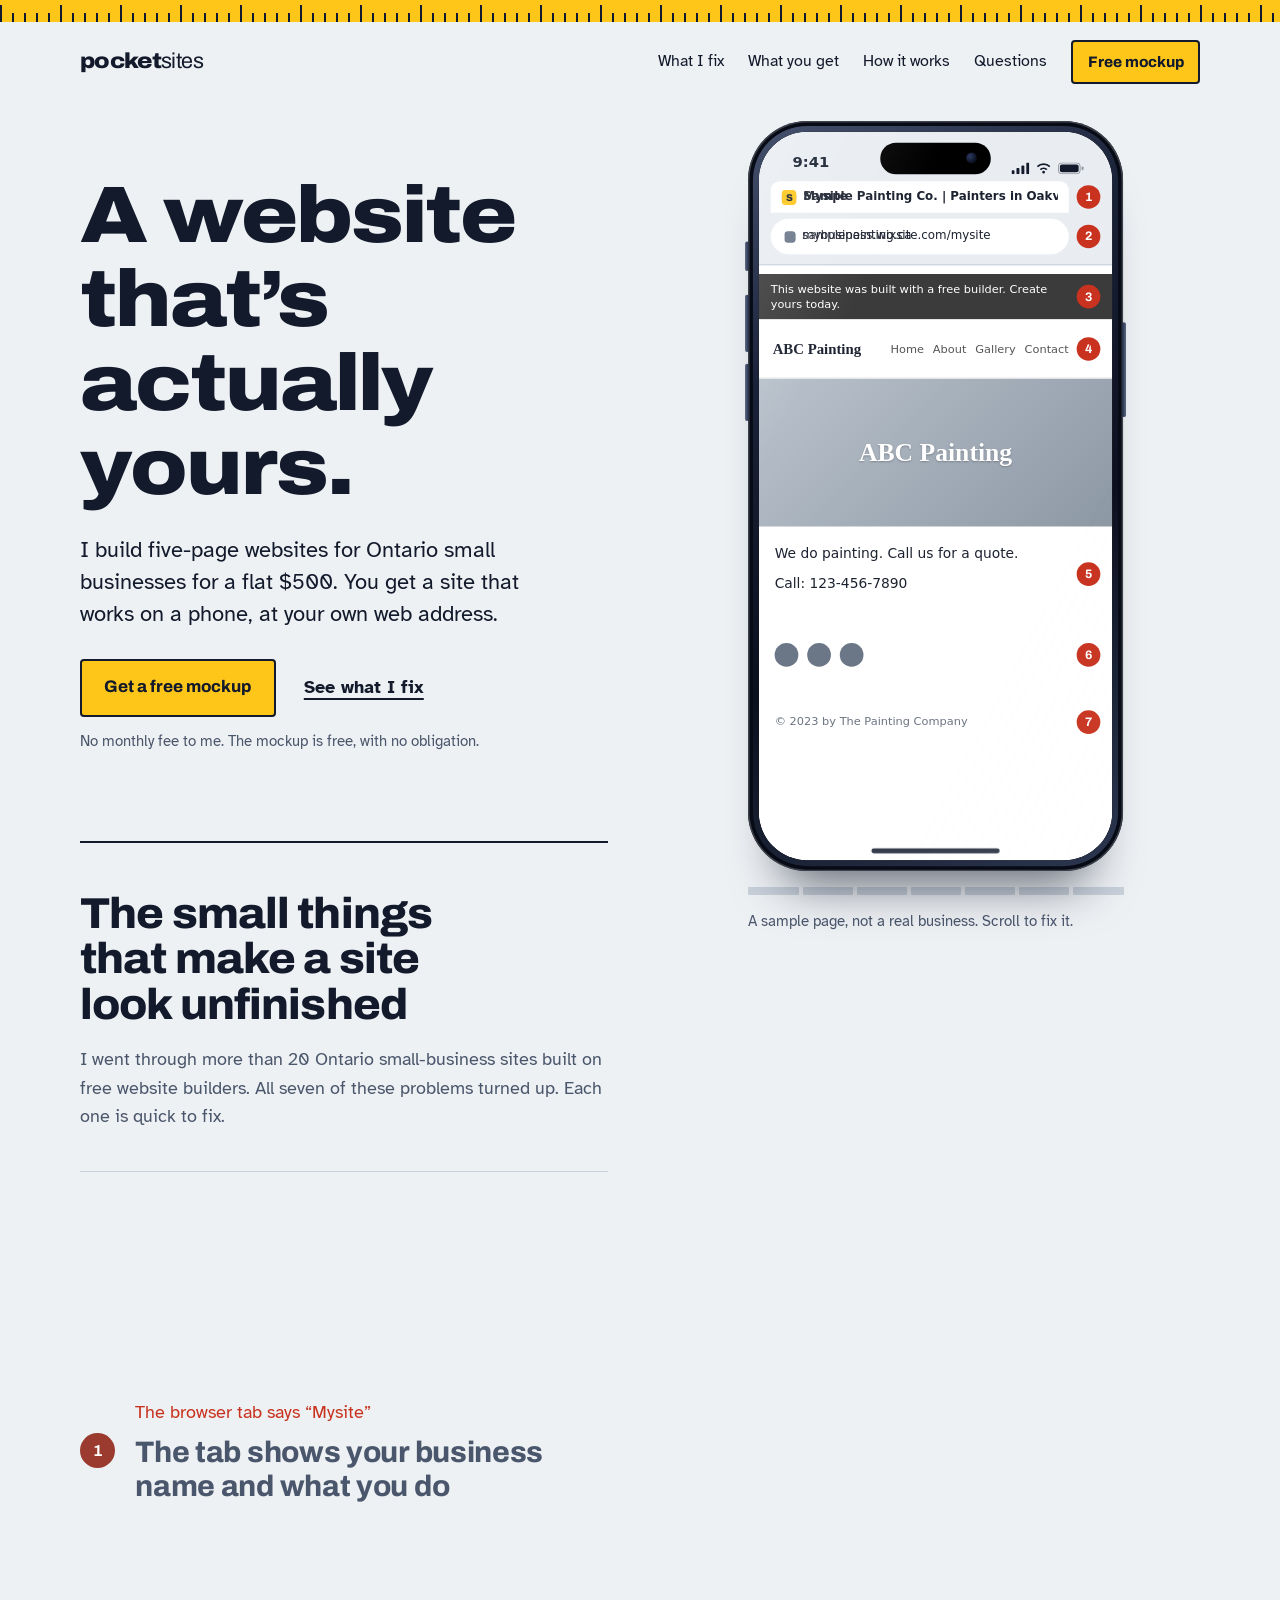
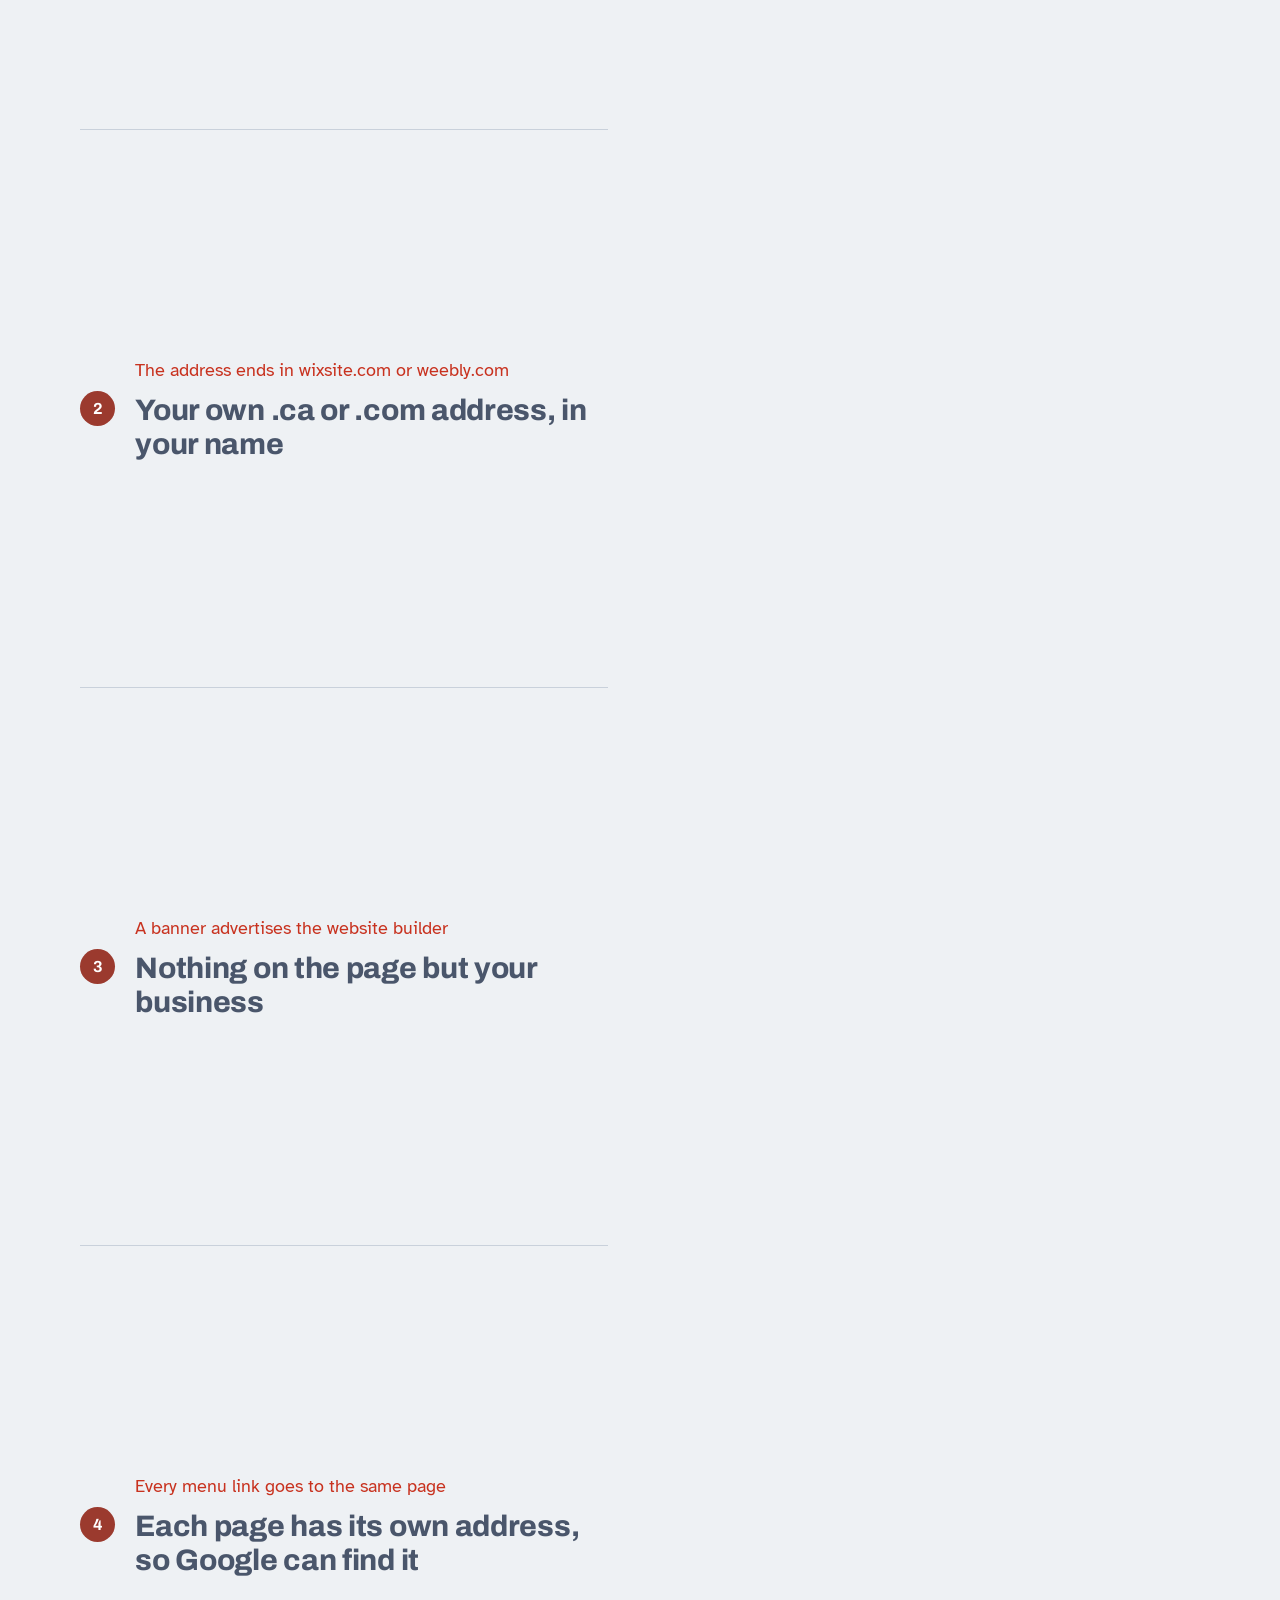
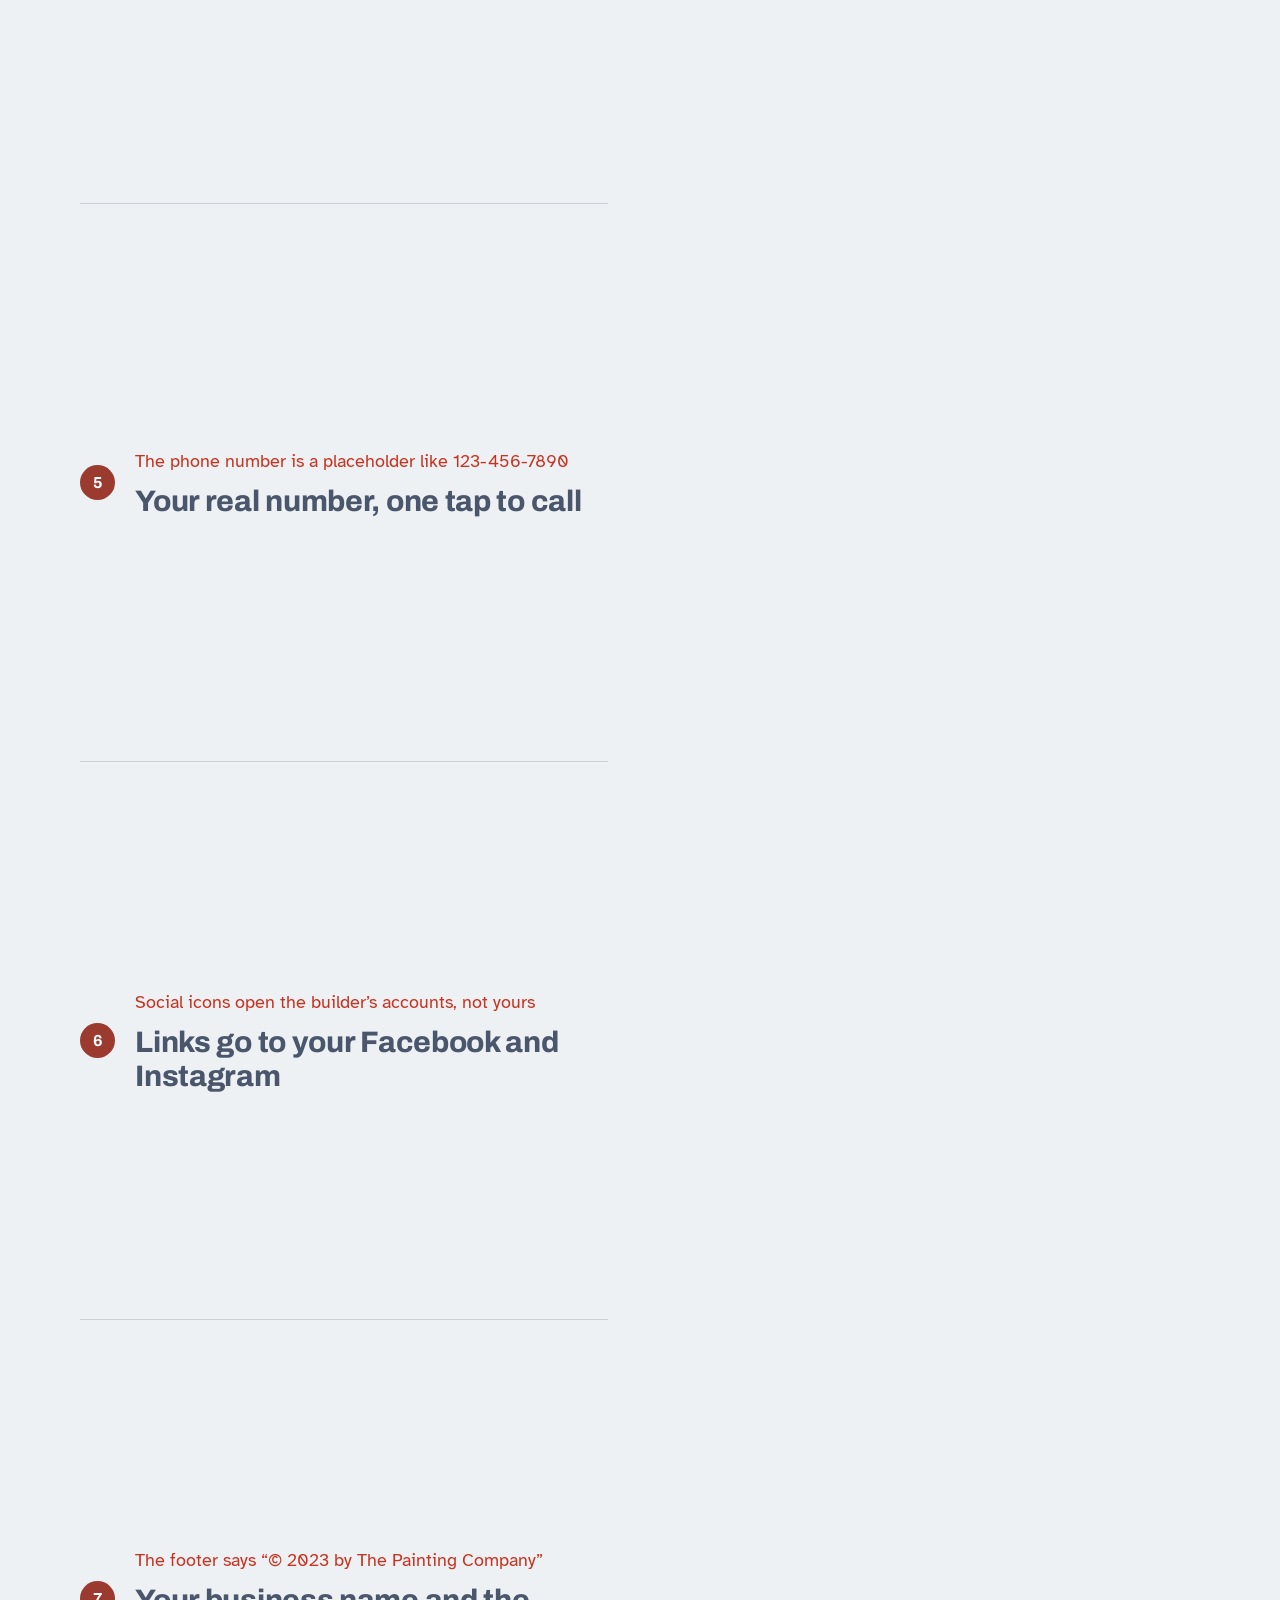
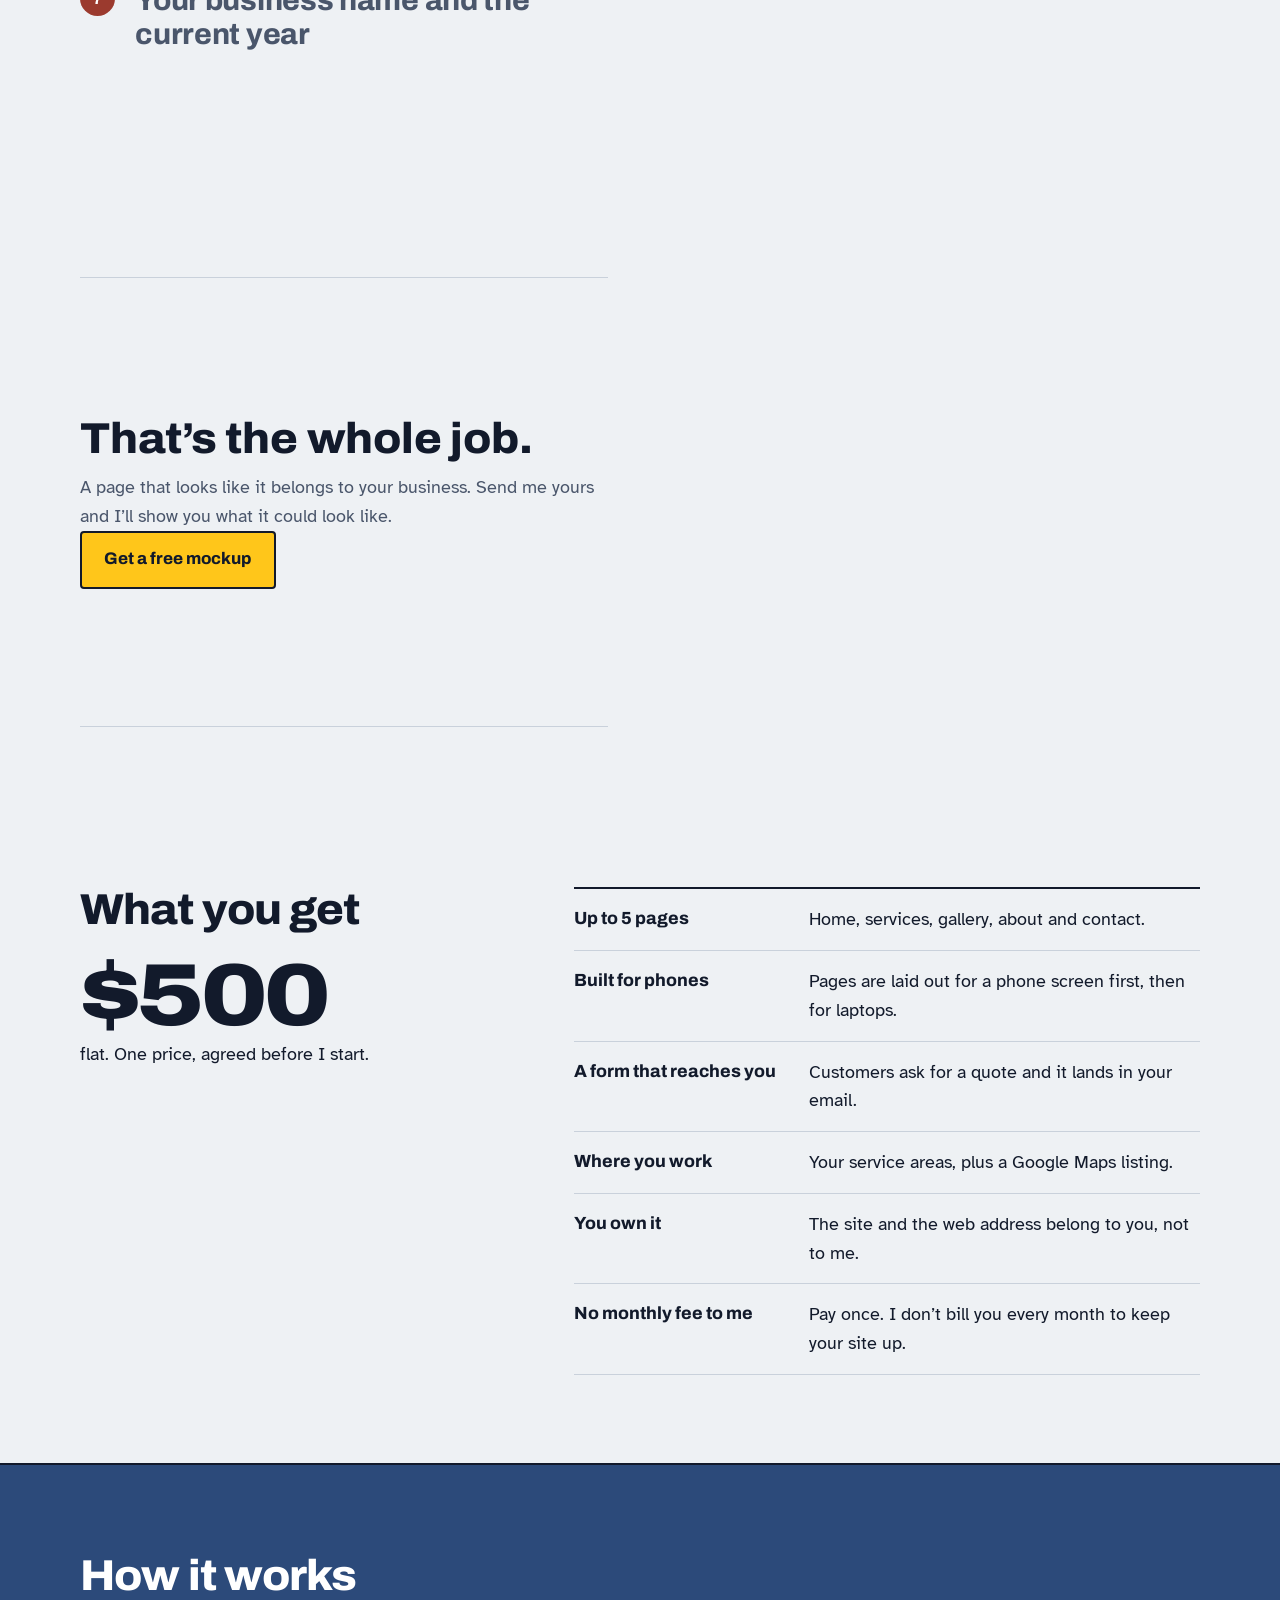
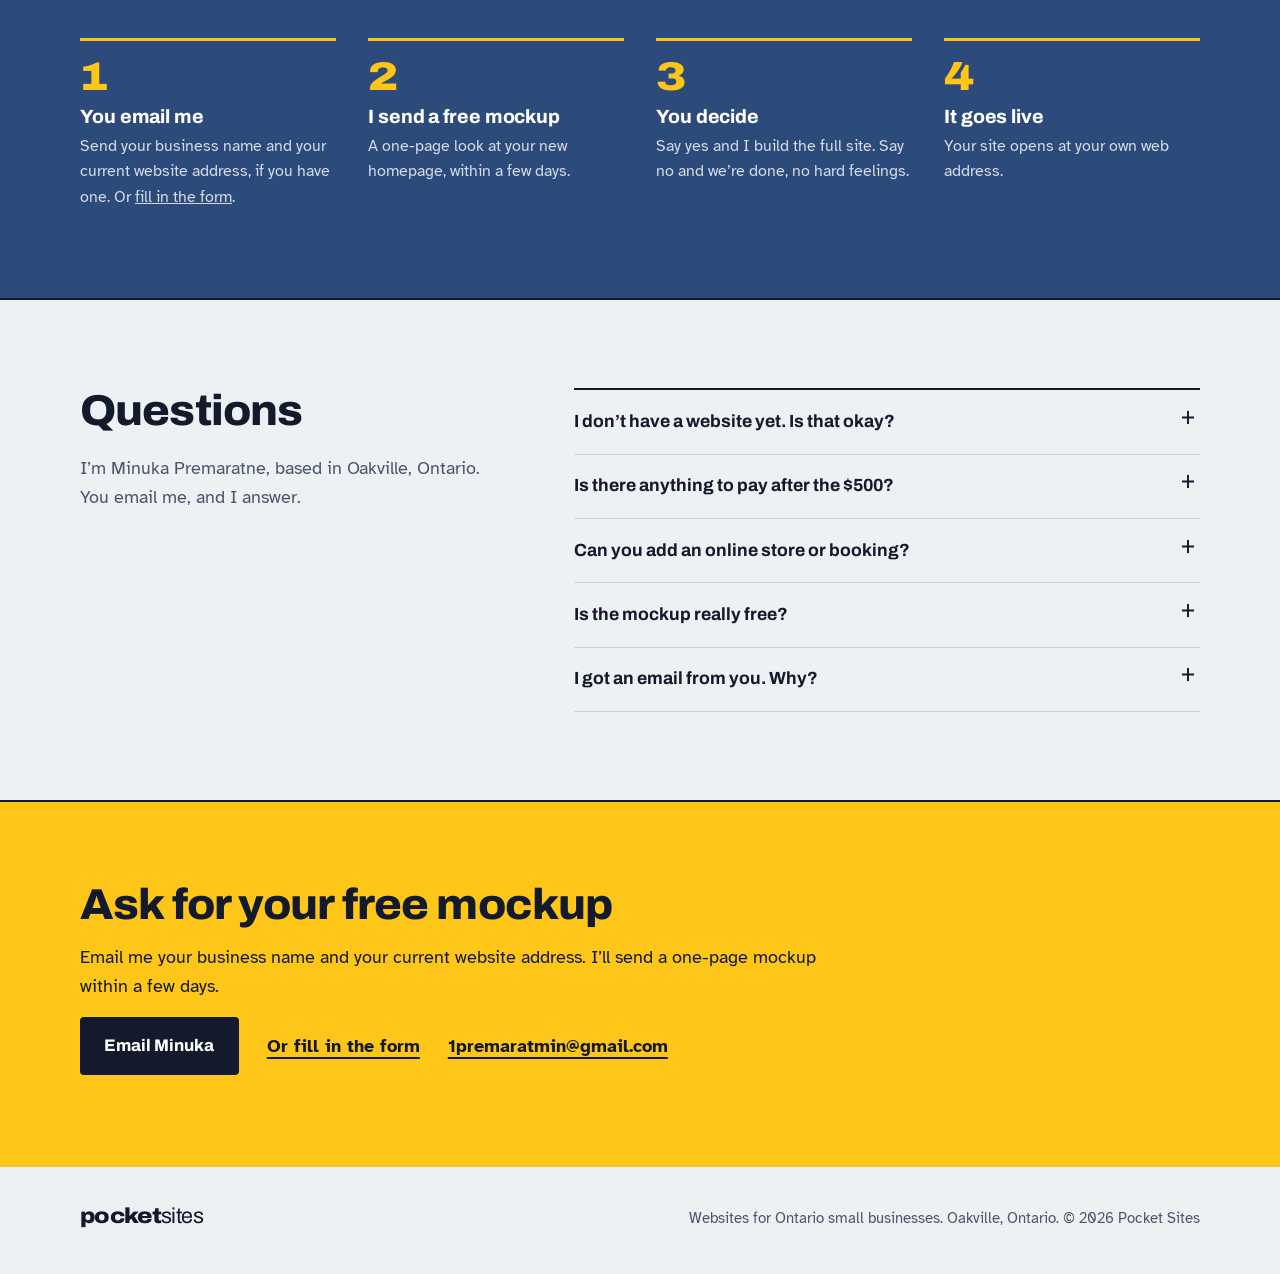
==== commit 3f575ae6: "Add 404 page, sitemap, canonical and social tags Co-Authored-By: Claude Sonnet 5.5 <noreply@anthropi" ====
--- a/index.html
+++ b/index.html
@@ -6,6 +6,12 @@
   <title>Pocket Sites | $500 websites for Ontario small businesses</title>
   <meta name="description" content="Five-page, phone-friendly websites for Ontario small businesses. $500 flat, your own web address, no monthly fee to me. Free mockup first.">
   <meta name="theme-color" content="#FFC61A">
+  <link rel="canonical" href="https://pocketsites.store/">
+  <meta property="og:type" content="website">
+  <meta property="og:title" content="Pocket Sites | $500 websites for Ontario small businesses">
+  <meta property="og:description" content="A five-page website that works on a phone, at your own web address. $500 flat, no monthly fee to me. Free mockup first.">
+  <meta property="og:url" content="https://pocketsites.store/">
+  <meta name="twitter:card" content="summary">
   <link rel="icon" href="favicon.svg" type="image/svg+xml">
   <link rel="preconnect" href="https://fonts.googleapis.com">
   <link rel="preconnect" href="https://fonts.gstatic.com" crossorigin>
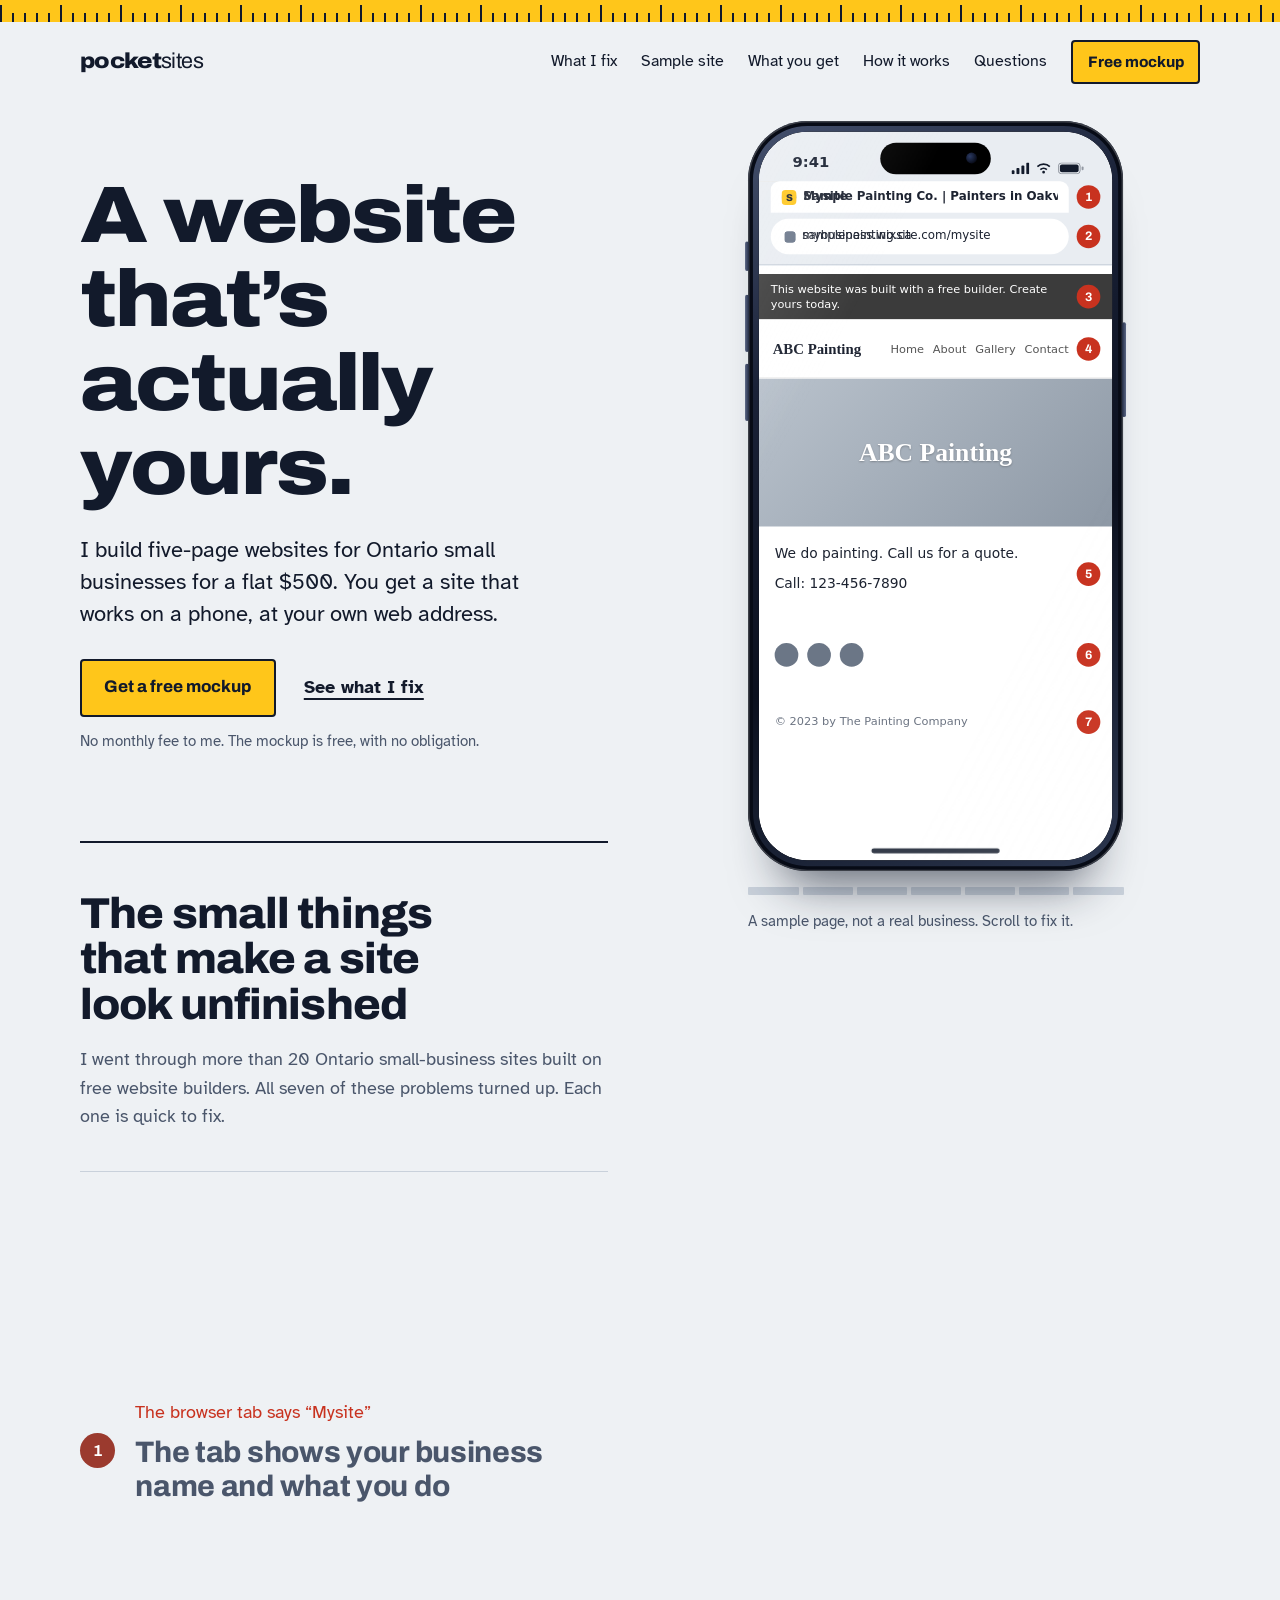
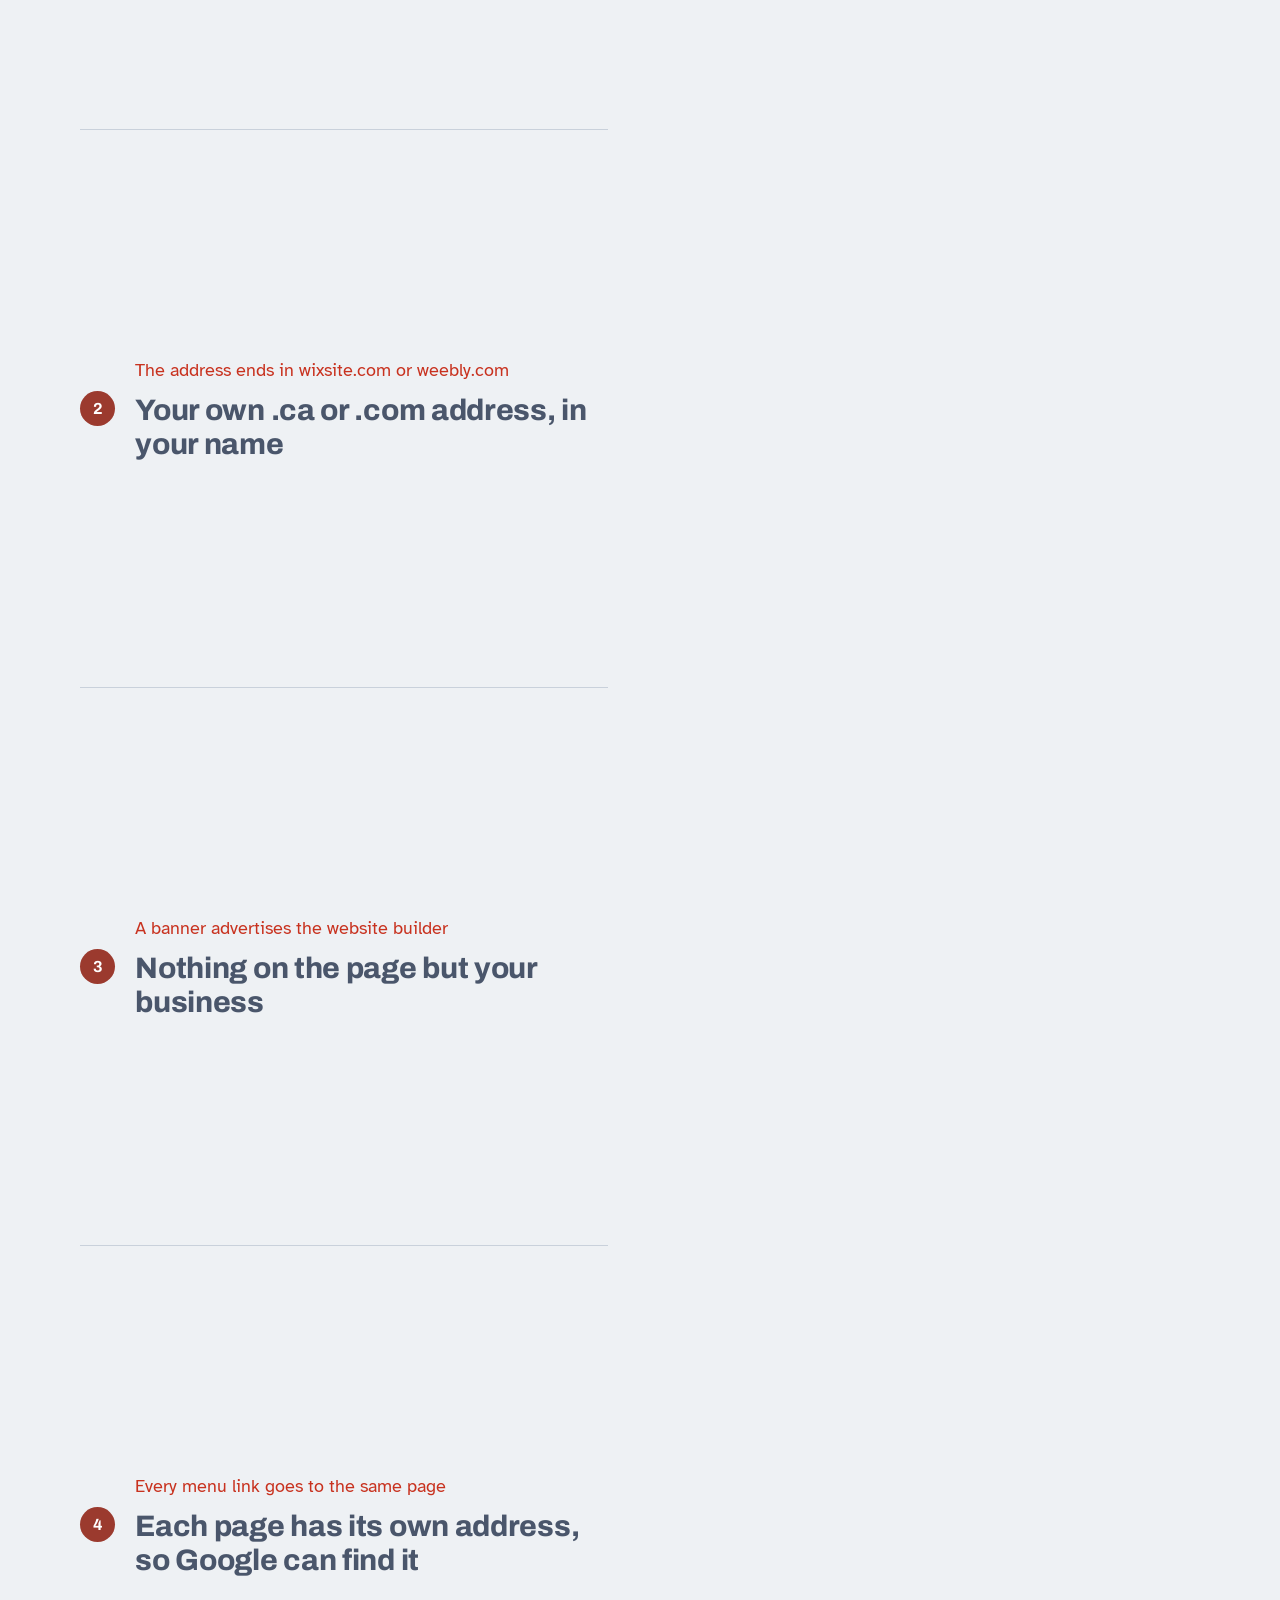
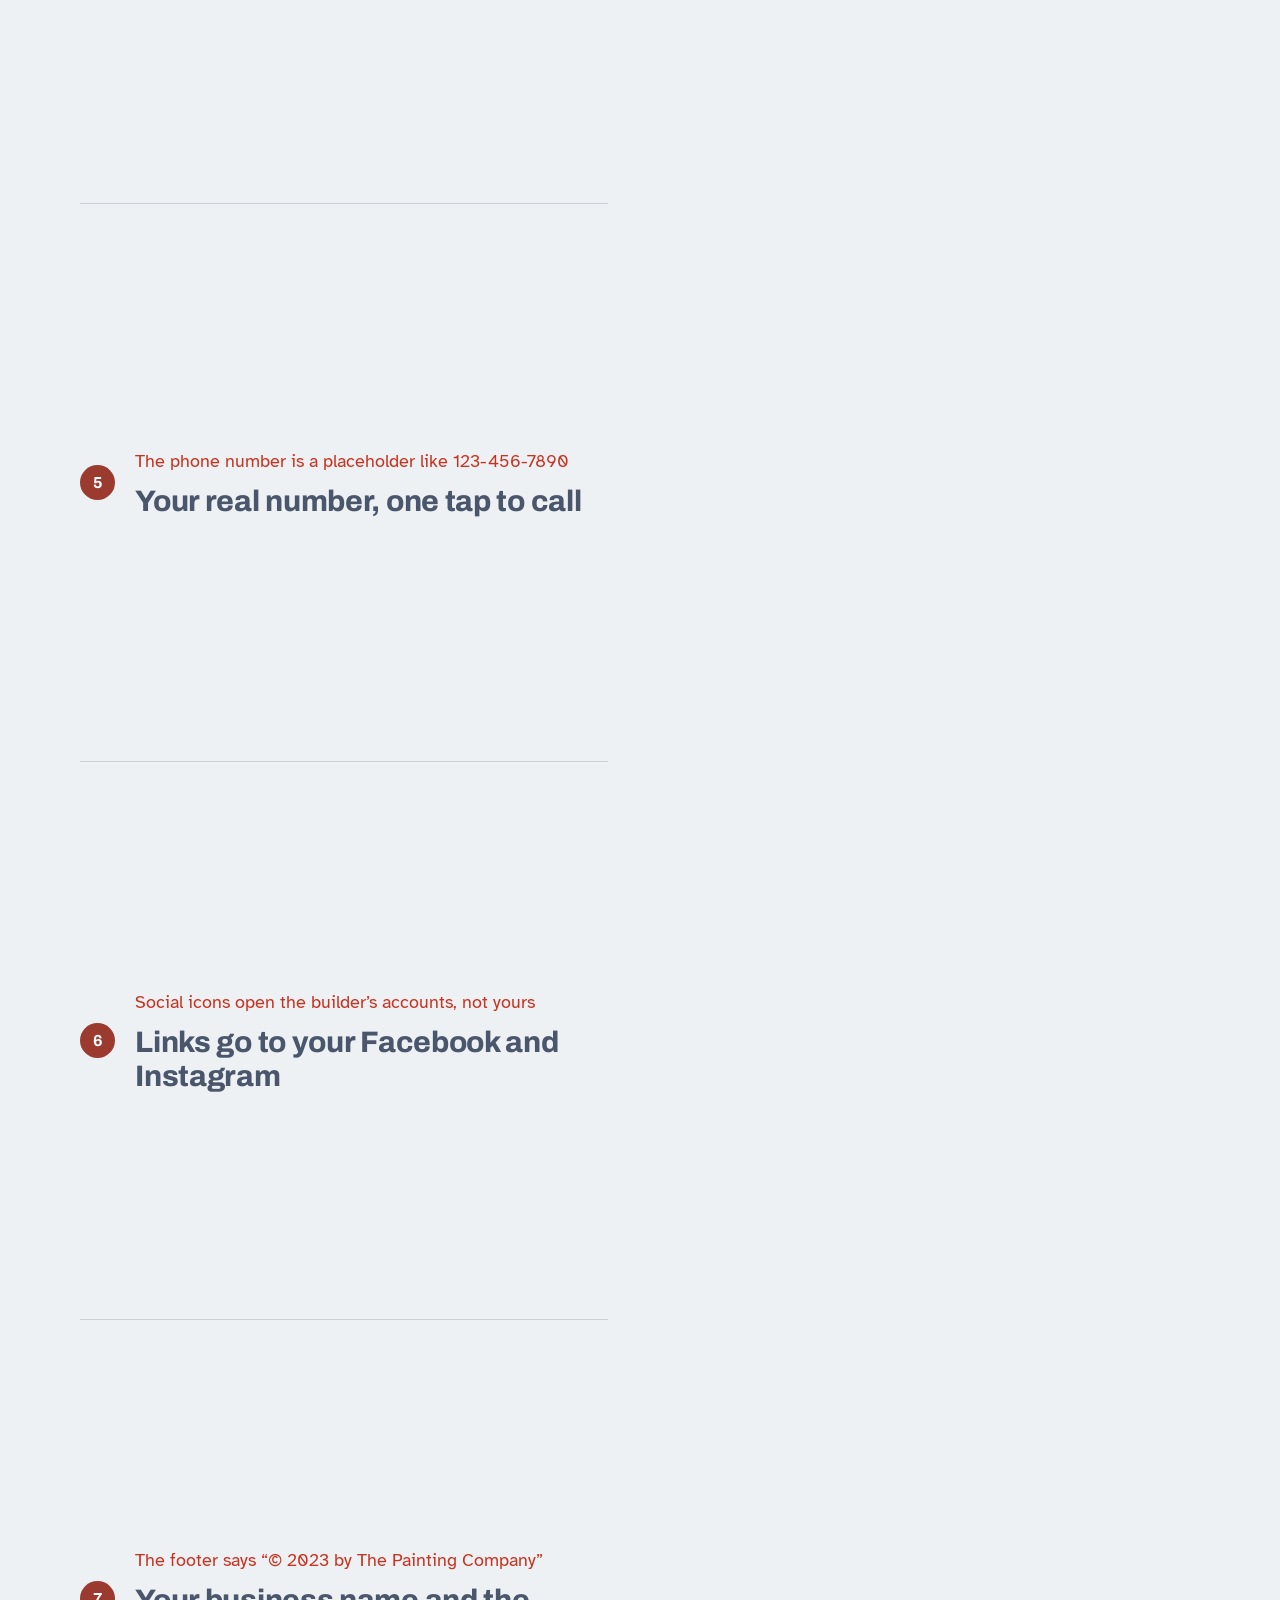
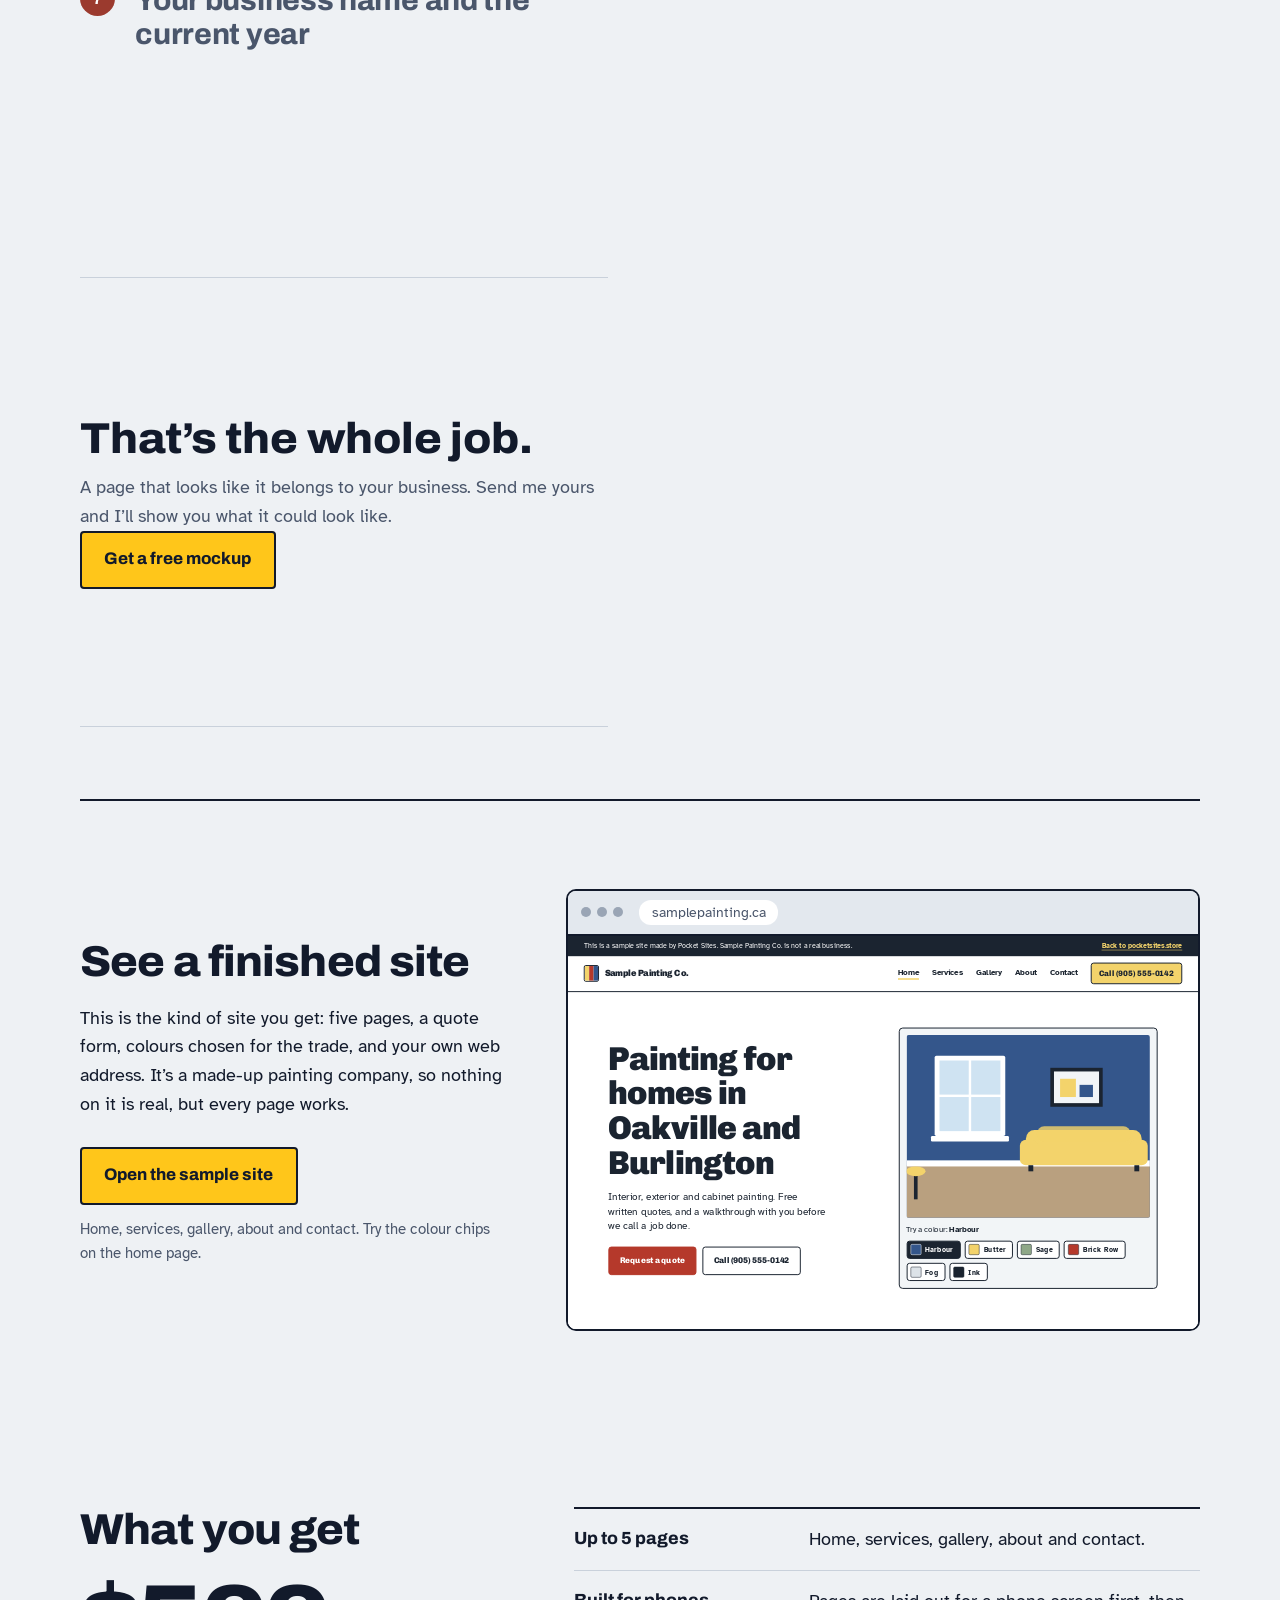
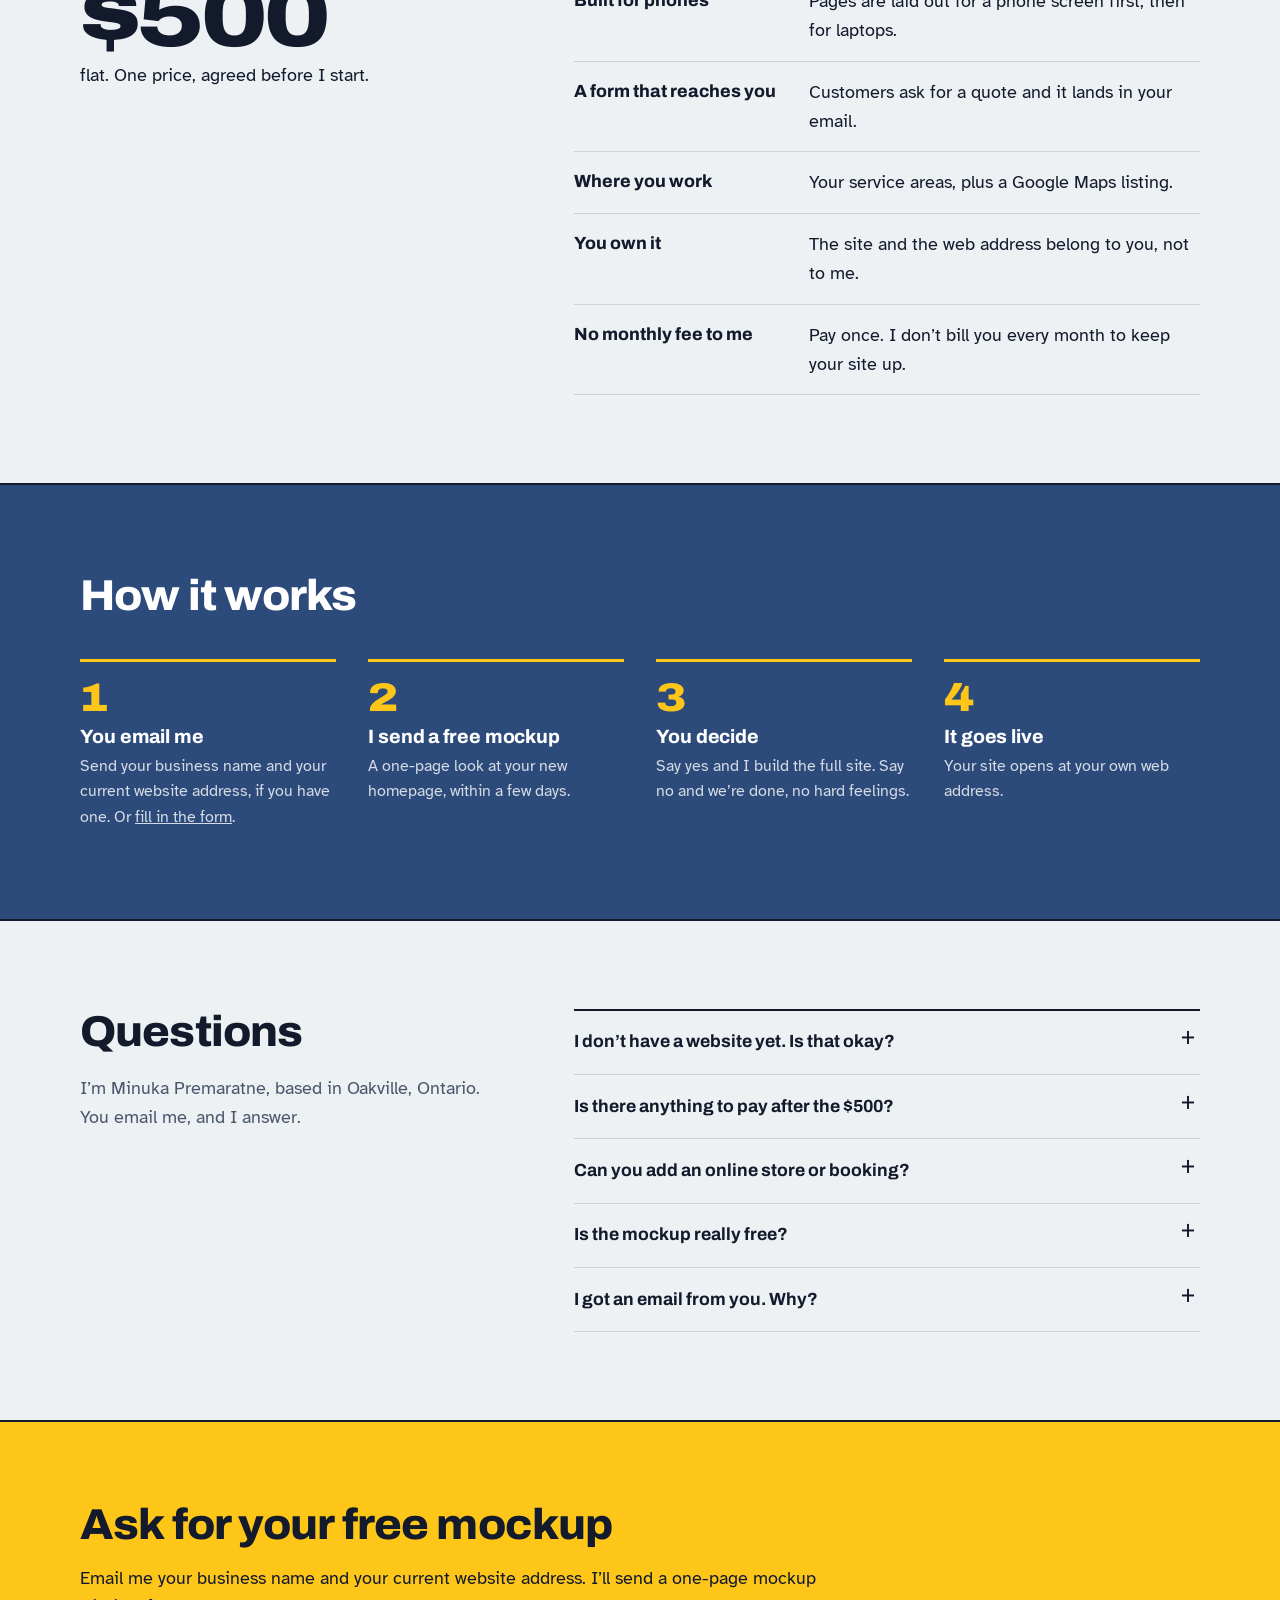
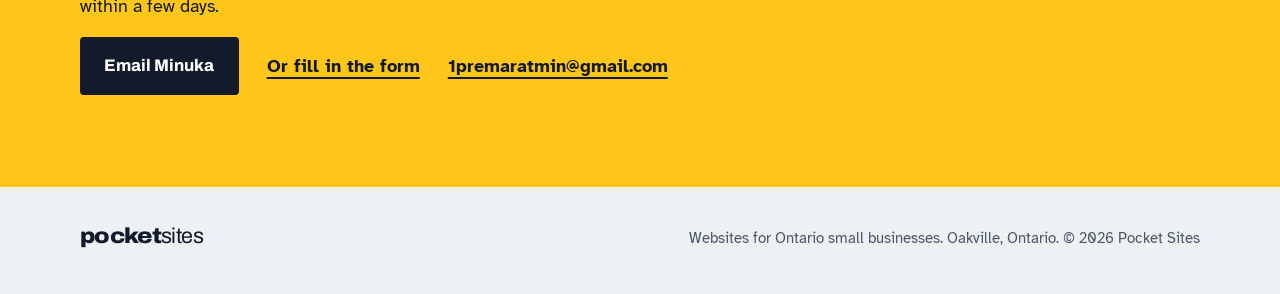
==== commit d420ba9a: "Add five-page sample site and a live preview on the home page Co-Authored-By: Claude Sonnet 5.5 <nor" ====
--- a/index.html
+++ b/index.html
@@ -27,6 +27,7 @@
     <a class="mark" href="#top" aria-label="Pocket Sites, home">pocket<span>sites</span></a>
     <nav aria-label="Main">
       <a href="#fixes">What I fix</a>
+      <a href="#sample">Sample site</a>
       <a href="#included">What you get</a>
       <a href="#how">How it works</a>
       <a href="#questions">Questions</a>
@@ -222,6 +223,19 @@
       </ol>
     </div>
 
+    <section class="wrap sample" id="sample" aria-labelledby="sample-h">
+      <div class="sample-copy">
+        <h2 id="sample-h">See a finished site</h2>
+        <p>This is the kind of site you get: five pages, a quote form, colours chosen for the trade, and your own web address. It’s a made-up painting company, so nothing on it is real, but every page works.</p>
+        <p class="actions"><a class="btn" href="sample/">Open the sample site</a></p>
+        <p class="fine">Home, services, gallery, about and contact. Try the colour chips on the home page.</p>
+      </div>
+      <div class="preview" id="preview">
+        <div class="preview-bar" aria-hidden="true"><i></i><i></i><i></i><span>samplepainting.ca</span></div>
+        <div class="preview-view"><iframe src="sample/" title="Live preview of the sample site" loading="lazy"></iframe></div>
+      </div>
+    </section>
+
     <section class="wrap split" id="included" aria-labelledby="inc-h">
       <div>
         <h2 id="inc-h">What you get</h2>
--- a/styles.css
+++ b/styles.css
@@ -298,6 +298,27 @@
 
 @media (max-width: 560px) { .row { grid-template-columns: 1fr; } }
 
+/* ---------- sample site section ---------- */
+.sample {
+  display: grid;
+  grid-template-columns: minmax(0, 0.8fr) minmax(0, 1.2fr);
+  gap: clamp(2rem, 5vw, 4rem);
+  align-items: center;
+  padding: clamp(3rem, 7vw, 5.5rem) 0;
+  border-top: 2px solid var(--ink);
+}
+.sample-copy h2 { margin-bottom: 1.2rem; }
+
+.preview { border: 2px solid var(--ink); border-radius: 10px; overflow: hidden; background: var(--paper); --k: 0.5; }
+.preview-bar { display: flex; align-items: center; gap: 6px; padding: 0.55rem 0.8rem; background: #E3E8EE; border-bottom: 2px solid var(--ink); font-size: 0.85rem; color: var(--muted); }
+.preview-bar i { width: 10px; height: 10px; border-radius: 50%; background: #9aa5b5; display: block; }
+.preview-bar span { margin-left: 0.6rem; background: var(--paper); border-radius: 12px; padding: 0.1rem 0.8rem; }
+.preview-view { position: relative; width: 100%; height: calc(800px * var(--k)); overflow: hidden; }
+.preview iframe { position: absolute; left: 0; top: 0; width: 1280px; height: 800px; border: 0; transform: scale(var(--k)); transform-origin: 0 0; background: var(--paper); }
+
+@media (max-width: 860px) { .sample { grid-template-columns: 1fr; } }
+@media (max-width: 560px) { .preview { display: none; } }
+
 /* ---------- sections below the story ---------- */
 .band-dark {
   background: var(--denim);
